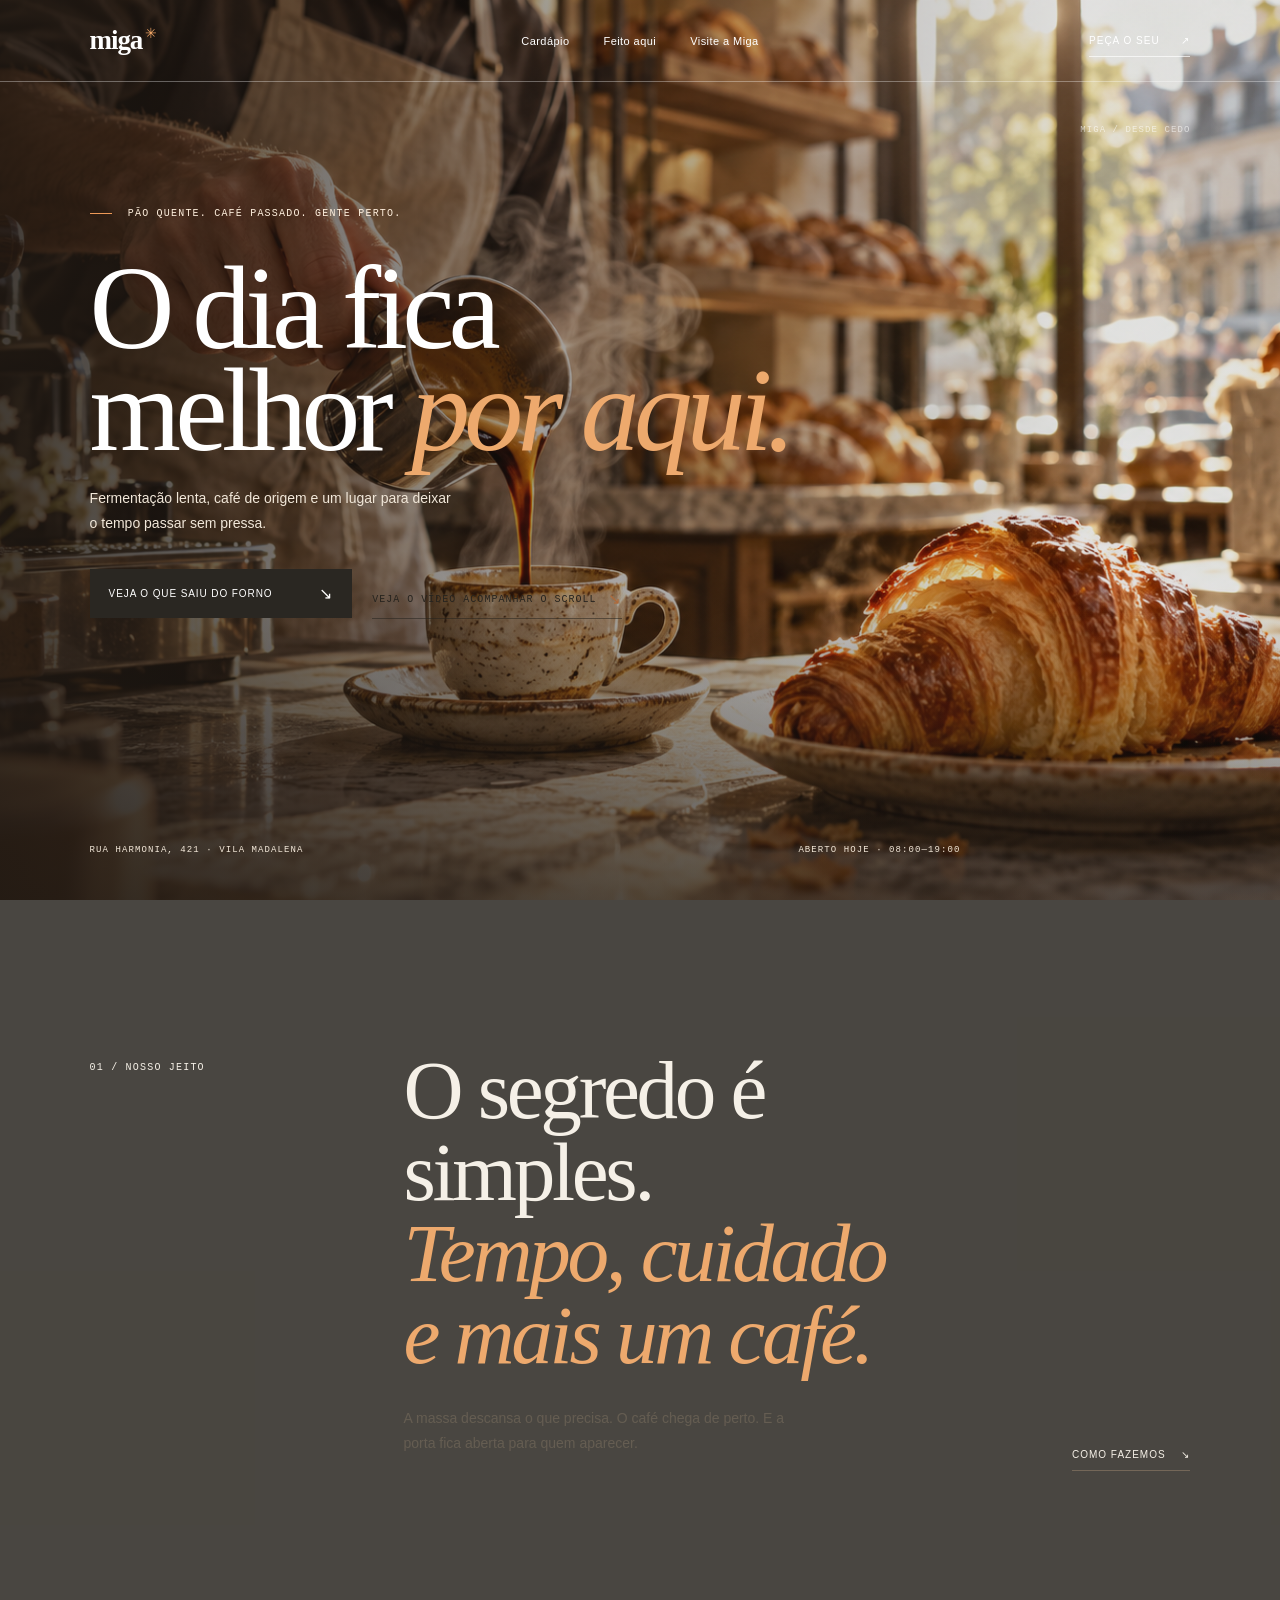
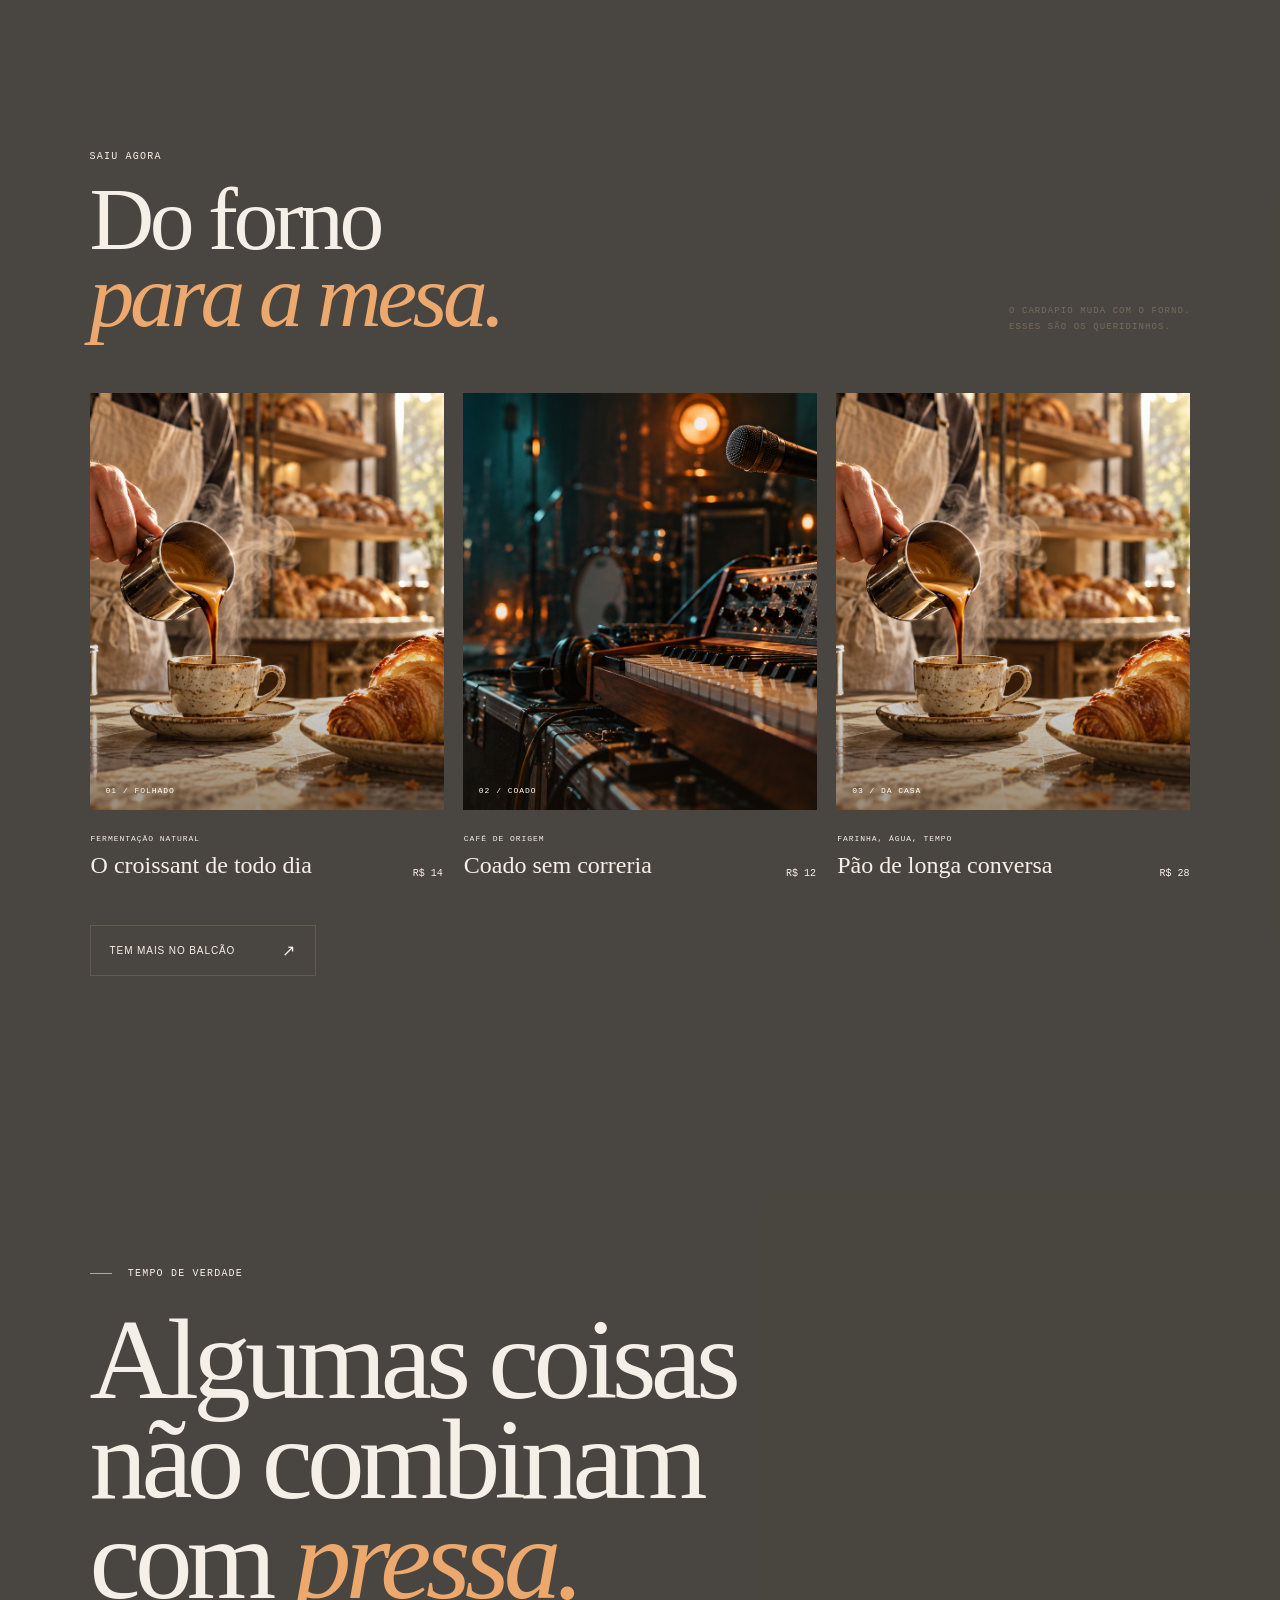
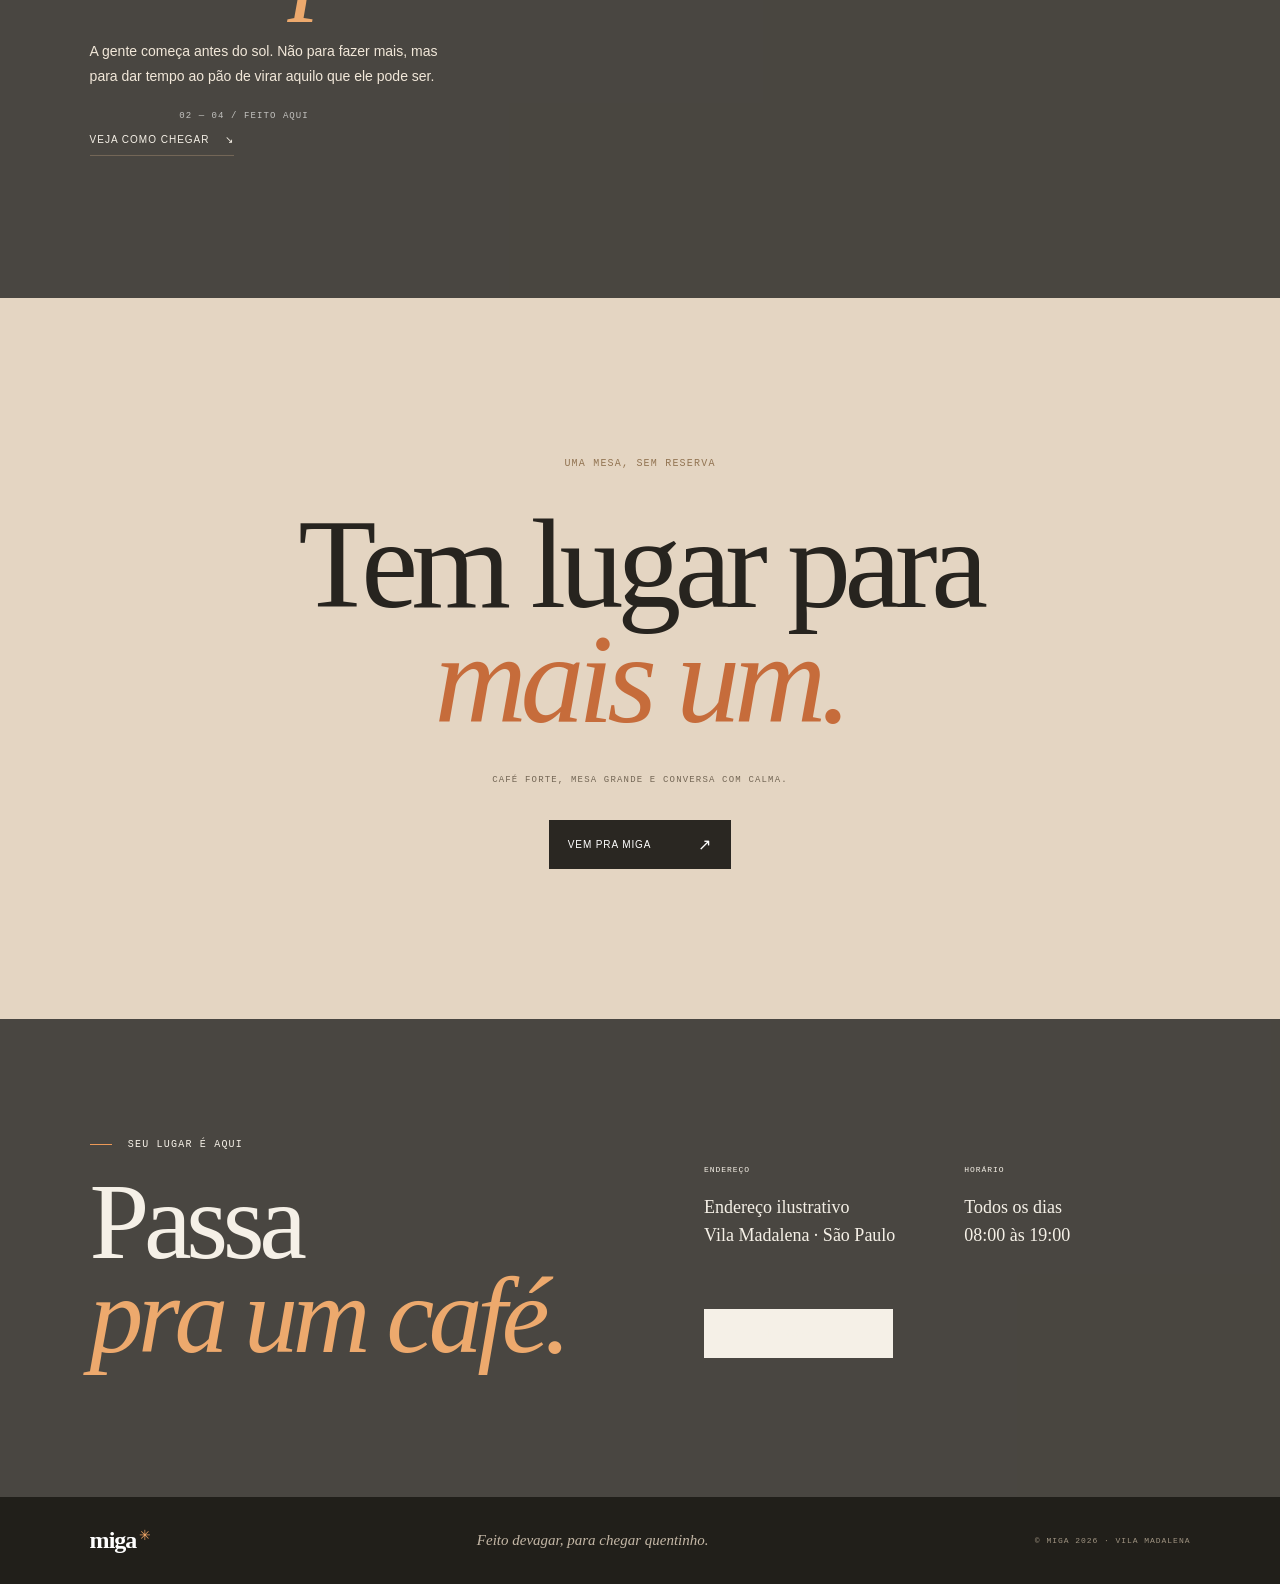
==== index.html @ 8bec3189 "Add casa-miga video scroll prototype" ====
<!doctype html>
<html lang="pt-BR"><head><meta charset="utf-8"/><meta name="viewport" content="width=device-width, initial-scale=1"/><meta name="theme-color" content="#f5f0e7"/><meta name="description" content="Miga — pão de verdade, café com calma."/><title>Miga — pão, café e tempo bom</title><link rel="preconnect" href="https://fonts.googleapis.com"/><link rel="preconnect" href="https://fonts.gstatic.com" crossorigin/><link  rel="stylesheet"/><link rel="stylesheet" href="styles.css"/></head>
<body><header class="topbar"><a class="brand" href="#top">miga<span>✳</span></a><nav><a href="#cardapio">Cardápio</a><a href="#feito">Feito aqui</a><a href="#visite">Visite a Miga</a></nav><a class="order" href="#cardapio">Peça o seu <span>↗</span></a></header>
<main id="top"><section class="hero fixed-mode"><div class="hero-media" aria-hidden="true"><div class="media-scene scene-one"></div><div class="media-shade"></div><div class="media-grain"></div></div><div class="hero-inner"><p class="eyebrow"><i></i> PÃO QUENTE. CAFÉ PASSADO. GENTE PERTO.</p><h1>O dia fica<br />melhor <em>por aqui.</em></h1><p class="hero-intro">Fermentação lenta, café de origem e um lugar para deixar o tempo passar sem pressa.</p><a class="button button-dark" href="#cardapio">Veja o que saiu do forno <span>↘</span></a><a class="video-mode-link" href="scroll.html">Veja o vídeo acompanhar o scroll <span>↘</span></a><div class="hero-bottom"><span>RUA HARMONIA, 421 · VILA MADALENA</span><span>ABERTO HOJE · 08:00—19:00</span></div></div><span class="visual-tag">MIGA / DESDE CEDO</span></section>
<section class="manifesto fixed-copy" data-chapter="01"><span class="section-no">01 / NOSSO JEITO</span><div><h2>O segredo é simples.<br /><em>Tempo, cuidado<br />e mais um café.</em></h2><p>A massa descansa o que precisa. O café chega de perto. E a porta fica aberta para quem aparecer.</p></div><a class="text-link" href="#feito">Como fazemos <span>↘</span></a></section>
<section class="menu fixed-copy" id="cardapio" data-chapter="02"><div class="menu-head"><div><p class="eyebrow dark">SAIU AGORA</p><h2>Do forno<br /><em>para a mesa.</em></h2></div><span class="daily">O cardápio muda com o forno.<br/>Esses são os queridinhos.</span></div><div class="food-grid"><article class="food"><div class="food-img"><img src="hero-still.png" alt="Croissant artesanal e café servidos na Miga"/><span>01 / FOLHADO</span></div><div class="food-meta"><div><small>FERMENTAÇÃO NATURAL</small><h3>O croissant de todo dia</h3></div><b>R$ 14</b></div></article><article class="food"><div class="food-img"><img src="coffee-detail.png" alt="Barista preparando café coado"/><span>02 / COADO</span></div><div class="food-meta"><div><small>CAFÉ DE ORIGEM</small><h3>Coado sem correria</h3></div><b>R$ 12</b></div></article><article class="food"><div class="food-img"><img src="bakery-detail.png" alt="Pães artesanais recém-saídos do forno"/><span>03 / DA CASA</span></div><div class="food-meta"><div><small>FARINHA, ÁGUA, TEMPO</small><h3>Pão de longa conversa</h3></div><b>R$ 28</b></div></article></div><a class="button button-outline-dark" href="#visite">Tem mais no balcão <span>↗</span></a></section>
<section class="story fixed-copy" id="feito" data-chapter="03"><div class="story-image"></div><div class="story-copy"><p class="eyebrow"><i></i> TEMPO DE VERDADE</p><h2>Algumas coisas<br />não combinam<br />com <em>pressa.</em></h2><p>A gente começa antes do sol. Não para fazer mais, mas para dar tempo ao pão de virar aquilo que ele pode ser.</p><a class="text-link light-link" href="#visite">Veja como chegar <span>↘</span></a><span class="story-count">02 — 04 / FEITO AQUI</span></div></section>
<section class="postcard"><p class="eyebrow dark">UMA MESA, SEM RESERVA</p><blockquote>Tem lugar para<br /><em>mais um.</em></blockquote><span>CAFÉ FORTE, MESA GRANDE E CONVERSA COM CALMA.</span><a class="button button-dark" href="#visite">Vem pra Miga <span>↗</span></a></section>
<section class="visit fixed-copy" id="visite" data-chapter="04"><div><p class="eyebrow"><i></i> SEU LUGAR É AQUI</p><h2>Passa<br /><em>pra um café.</em></h2></div><div class="visit-info"><div><small>ENDEREÇO</small><p>Endereço ilustrativo<br/>Vila Madalena · São Paulo</p></div><div><small>HORÁRIO</small><p>Todos os dias<br/>08:00 às 19:00</p></div><a class="button button-light" href="#visite">Abrir no mapa <span>↗</span></a></div></section></main>
<footer><a class="brand" href="#top">miga<span>✳</span></a><span>Feito devagar, para chegar quentinho.</span><span>© MIGA 2026 · VILA MADALENA</span></footer><script src="app.js"></script></body></html>
---- styles.css ----
:root{--ink:#27241f;--cream:#f5f0e7;--paper:#ede4d6;--muted:#827566;--orange:#c66c3b;--gutter:clamp(22px,7vw,108px)}*{box-sizing:border-box}html{scroll-behavior:smooth}body{margin:0;background:var(--cream);color:var(--ink);font-family:'DM Sans',sans-serif}a{color:inherit;text-decoration:none}.topbar{height:82px;padding:0 var(--gutter);display:grid;grid-template-columns:1fr 1fr 1fr;align-items:center;position:absolute;z-index:10;top:0;left:0;right:0;color:#fff;border-bottom:1px solid #ffffff55}.brand{font:600 27px 'Playfair Display',serif;letter-spacing:-.04em}.brand span{color:#f1a666;font:14px 'DM Sans',sans-serif;vertical-align:top;margin-left:3px}.topbar nav{display:flex;gap:34px;justify-content:center;font-size:11px;letter-spacing:.04em}.order{justify-self:end;font-size:10px;text-transform:uppercase;letter-spacing:.1em;border-bottom:1px solid #fffa;padding:10px 0}.order span{margin-left:18px}.hero{height:100svh;min-height:680px;position:relative;overflow:hidden;background:#312a21;color:#fff}.hero-media,.media-scene,.media-shade,.media-grain{position:absolute;inset:0}.media-scene{background-position:center;background-size:cover;transform:scale(1.035)}.scene-one{background-image:url("hero-still.png")}.media-shade{background:linear-gradient(90deg,#2b241ec9,#2b241e88 42%,#2b241e0d),linear-gradient(0deg,#1f1a16a8,transparent 34%)}.media-grain{opacity:.09;background-image:url("data:image/svg+xml,%3Csvg viewBox='0 0 180 180' xmlns='http://www.w3.org/2000/svg'%3E%3Cfilter id='n'%3E%3CfeTurbulence type='fractalNoise' baseFrequency='.92' numOctaves='3' stitchTiles='stitch'/%3E%3C/filter%3E%3Crect width='100%25' height='100%25' filter='url(%23n)' opacity='.26'/%3E%3C/svg%3E");mix-blend-mode:soft-light;pointer-events:none}.hero-inner{position:relative;z-index:2;padding:clamp(150px,22vh,220px) var(--gutter) 0;max-width:1050px}.eyebrow,.section-no,.food-img>span,.food-meta small,.daily,.hero-bottom,.visual-tag,.story-count,.visit-info small,footer>span:last-child{font:10px 'DM Mono',monospace;letter-spacing:.12em;text-transform:uppercase}.eyebrow{color:#fff0de}.eyebrow i{display:inline-block;width:22px;height:1px;background:#ed9957;vertical-align:middle;margin-right:9px}.hero h1,.menu h2,.story h2,.visit h2{font:500 clamp(68px,9.2vw,134px)/.87 'Playfair Display',serif;letter-spacing:-.05em;margin:38px 0 24px}.hero h1 em,.menu h2 em,.story h2 em,.visit h2 em,blockquote em{font-weight:500;color:#eda96d}.hero-intro{max-width:370px;color:#f1e7d9;font-size:14px;line-height:1.8;margin:0 0 30px}.button{display:inline-flex;align-items:center;gap:47px;padding:15px 19px;text-transform:uppercase;letter-spacing:.09em;font-size:10px;min-height:48px}.button-dark{background:#2a2722;color:#fff}.button-light{background:#f5f0e7;color:#27241f}.button span{font-size:16px}.hero-bottom{position:absolute;top:calc(100svh - 55px);left:var(--gutter);right:var(--gutter);display:flex;justify-content:space-between;color:#f3e8d9;font-size:9px}.visual-tag{position:absolute;right:var(--gutter);top:125px;z-index:2;color:#fff9;font-size:9px}.manifesto{padding:150px var(--gutter);display:grid;grid-template-columns:1fr 2.1fr .7fr;gap:4vw;align-items:start;background:var(--cream)}.section-no{padding-top:12px;color:#887b69}.manifesto h2{font:500 clamp(43px,6.5vw,92px)/.98 'Playfair Display',serif;letter-spacing:-.04em;margin:0}.manifesto h2 em{color:var(--orange);font-weight:500}.manifesto div:nth-child(2)>p{max-width:400px;font-size:14px;line-height:1.8;color:#655d52;margin-top:30px}.text-link{align-self:end;justify-self:end;border-bottom:1px solid #746758;padding:10px 0;font-size:10px;text-transform:uppercase;letter-spacing:.1em;white-space:nowrap}.text-link span{margin-left:12px}.eyebrow.dark{color:#927452}.menu{background:var(--paper);padding:120px var(--gutter) 130px}.menu-head{display:flex;align-items:end;justify-content:space-between;margin-bottom:58px}.menu h2{font-size:clamp(56px,7vw,100px);margin:18px 0 0}.menu h2 em{color:var(--orange)}.daily{font-size:9px;color:#766a5b;line-height:1.8}.food-grid{display:grid;grid-template-columns:repeat(3,1fr);gap:19px}.food-img{position:relative;aspect-ratio:4/4.7;overflow:hidden;background:#d5c3aa}.food-img:after{content:'';position:absolute;inset:50% 0 0;background:linear-gradient(transparent,#21170d70)}.food-img img{width:100%;height:100%;object-fit:cover;transition:transform .8s}.food:hover img{transform:scale(1.045)}.food-img>span{position:absolute;z-index:1;left:16px;bottom:15px;color:#fff;font-size:8px}.food-meta{display:flex;justify-content:space-between;align-items:end;padding:17px 1px 0}.food-meta small{color:#857360;font-size:8px}.food-meta h3{font:500 24px 'Playfair Display',serif;margin:7px 0 0}.food-meta>b{font:10px 'DM Mono',monospace}.button-outline-dark{border:1px solid #65594c;color:#352e27;margin-top:46px}.story{min-height:700px;height:88vh;max-height:940px;position:relative;overflow:hidden;background:#30271e;color:#fff}.story-image{position:absolute;inset:0;background-image:linear-gradient(90deg,#241e18c9 0%,#241e1875 50%,#241e1805),url('bakery-detail.png');background-position:center;background-size:cover;animation:slowZoom 18s ease-in-out infinite alternate}@keyframes slowZoom{to{transform:scale(1.06)}}.story-copy{position:absolute;left:var(--gutter);top:50%;transform:translateY(-50%);max-width:700px}.story h2{font-size:clamp(68px,9vw,124px);margin:30px 0}.story-copy>p:not(.eyebrow){max-width:360px;color:#f1e7d9;font-size:14px;line-height:1.8}.light-link{display:inline-block;color:#fff;margin-top:20px}.story-count{position:absolute;left:var(--gutter);bottom:35px;color:#fffa;font-size:9px}.postcard{text-align:center;padding:150px 20px;background:#e4d5c2}.postcard blockquote{font:500 clamp(65px,10vw,132px)/.9 'Playfair Display',serif;letter-spacing:-.05em;margin:38px auto}.postcard blockquote em{color:var(--orange)}.postcard>span{display:block;font:9px 'DM Mono',monospace;letter-spacing:.13em;color:#736655;margin:35px 0}.visit{background:#2c2923;color:#fff;padding:110px var(--gutter);display:grid;grid-template-columns:1fr 1fr;gap:10vw;align-items:center}.visit h2{font-size:clamp(64px,8.4vw,112px);margin:25px 0}.visit h2 em{color:#e7a36b}.visit-info{display:grid;grid-template-columns:1fr 1fr;gap:34px}.visit-info small{font-size:8px;color:#c4a98d}.visit-info p{font:18px/1.55 'Playfair Display',serif;color:#f1e9dd}.visit-info .button{grid-column:1/-1;justify-self:start;margin-top:8px}footer{background:#211f1a;color:#fff;padding:30px var(--gutter);display:flex;justify-content:space-between;align-items:center}footer .brand{font-size:24px}footer>span:nth-child(2){font:italic 15px 'Playfair Display',serif;color:#c4b7a6}footer>span:last-child{font-size:8px;color:#a09482}@media(max-width:800px){.topbar{height:68px;grid-template-columns:1fr auto}.topbar nav{display:none}.hero{min-height:660px}.hero-inner{padding-top:185px}.hero h1{font-size:clamp(63px,12vw,96px)}.manifesto{grid-template-columns:1fr;gap:28px;padding:100px var(--gutter)}.manifesto div:nth-child(2)>p{margin-bottom:0}.manifesto .text-link{justify-self:start}.menu{padding:90px var(--gutter)}.food-grid{grid-template-columns:1fr 1fr;gap:25px 12px}.food:last-child{grid-column:1/-1;width:calc(50% - 6px)}.food-meta h3{font-size:20px}.menu-head{align-items:start;gap:20px}.story{height:80vh;min-height:620px}.visit{grid-template-columns:1fr;gap:10px;padding:85px var(--gutter)}footer{gap:15px;flex-wrap:wrap}footer>span:nth-child(2){display:none}}@media(max-width:500px){:root{--gutter:22px}.hero-inner{padding-top:174px}.hero h1{font-size:62px}.hero-intro{max-width:315px;font-size:13px}.visual-tag{top:98px}.hero-bottom{font-size:7px;letter-spacing:.04em}.manifesto h2{font-size:49px}.menu-head{display:block}.daily{display:block;margin-top:22px}.food-grid{grid-template-columns:1fr}.food:last-child{grid-column:auto;width:100%}.food-img{aspect-ratio:4/4.6}.food-meta h3{font-size:23px}.story-copy{right:var(--gutter)}.story h2{font-size:65px}.postcard{padding:110px 22px}.postcard blockquote{font-size:65px}.visit-info{gap:18px}.visit-info p{font-size:16px}footer{font-size:11px}}@media(prefers-reduced-motion:reduce){html{scroll-behavior:auto}*,*::before,*::after{animation-duration:.01ms!important;animation-iteration-count:1!important;scroll-behavior:auto!important;transition-duration:.01ms!important}}
:root{--ink:#27241f;--cream:#f5f0e7;--paper:#ede4d6;--muted:#827566;--orange:#c66c3b;--gutter:clamp(22px,7vw,108px)}*{box-sizing:border-box}html{scroll-behavior:smooth}body{margin:0;background:var(--cream);color:var(--ink);font-family:'DM Sans',sans-serif}a{color:inherit;text-decoration:none}.topbar{height:82px;padding:0 var(--gutter);display:grid;grid-template-columns:1fr 1fr 1fr;align-items:center;position:absolute;z-index:10;top:0;left:0;right:0;color:#fff;border-bottom:1px solid #ffffff55}.brand{font:600 27px 'Playfair Display',serif;letter-spacing:-.04em}.brand span{color:#f1a666;font:14px 'DM Sans',sans-serif;vertical-align:top;margin-left:3px}.topbar nav{display:flex;gap:34px;justify-content:center;font-size:11px;letter-spacing:.04em}.order{justify-self:end;font-size:10px;text-transform:uppercase;letter-spacing:.1em;border-bottom:1px solid #fffa;padding:10px 0}.order span{margin-left:18px}.hero{height:100svh;min-height:680px;position:relative;overflow:hidden;background:#312a21;color:#fff}.hero-media,.media-scene,.media-shade,.media-grain{position:absolute;inset:0}.media-scene{background-position:center;background-size:cover;will-change:opacity,transform;animation:sceneFlow 27s infinite}.scene-one{background-image:url('hero-still.png');animation-delay:0s}.scene-two{background-image:url('coffee-detail.png');animation-delay:-9s;opacity:0}.scene-three{background-image:url('bakery-detail.png');animation-delay:-18s;opacity:0}30%{opacity:1;transform:scale(1.045)}35%,100%{opacity:0;transform:scale(1.06)}}.media-shade{background:linear-gradient(90deg,#2b241ec9,#2b241e88 42%,#2b241e0d),linear-gradient(0deg,#1f1a16a8,transparent 34%)}.media-grain{opacity:.09;background-image:url("data:image/svg+xml,%3Csvg viewBox='0 0 180 180' xmlns='http://www.w3.org/2000/svg'%3E%3Cfilter id='n'%3E%3CfeTurbulence type='fractalNoise' baseFrequency='.92' numOctaves='3' stitchTiles='stitch'/%3E%3C/filter%3E%3Crect width='100%25' height='100%25' filter='url(%23n)' opacity='.26'/%3E%3C/svg%3E");mix-blend-mode:soft-light;pointer-events:none}.hero-inner{position:relative;z-index:2;padding:clamp(150px,22vh,220px) var(--gutter) 0;max-width:1050px}.eyebrow,.section-no,.food-img>span,.food-meta small,.daily,.hero-bottom,.visual-tag,.story-count,.visit-info small,footer>span:last-child{font:10px 'DM Mono',monospace;letter-spacing:.12em;text-transform:uppercase}.eyebrow{color:#fff0de}.eyebrow i{display:inline-block;width:22px;height:1px;background:#ed9957;vertical-align:middle;margin-right:9px}.hero h1,.menu h2,.story h2,.visit h2{font:500 clamp(68px,9.2vw,134px)/.87 'Playfair Display',serif;letter-spacing:-.05em;margin:38px 0 24px}.hero h1 em,.menu h2 em,.story h2 em,.visit h2 em,blockquote em{font-weight:500;color:#eda96d}.hero-intro{max-width:370px;color:#f1e7d9;font-size:14px;line-height:1.8;margin:0 0 30px}.button{display:inline-flex;align-items:center;gap:47px;padding:15px 19px;text-transform:uppercase;letter-spacing:.09em;font-size:10px;min-height:48px}.button-dark{background:#2a2722;color:#fff}.button-light{background:#f5f0e7;color:#27241f}.button span{font-size:16px}.hero-bottom{position:absolute;top:calc(100svh - 55px);left:var(--gutter);right:var(--gutter);display:flex;justify-content:space-between;color:#f3e8d9;font-size:9px}.visual-tag{position:absolute;right:var(--gutter);top:125px;z-index:2;color:#fff9;font-size:9px}.manifesto{padding:150px var(--gutter);display:grid;grid-template-columns:1fr 2.1fr .7fr;gap:4vw;align-items:start;background:var(--cream)}.section-no{padding-top:12px;color:#887b69}.manifesto h2{font:500 clamp(43px,6.5vw,92px)/.98 'Playfair Display',serif;letter-spacing:-.04em;margin:0}.manifesto h2 em{color:var(--orange);font-weight:500}.manifesto div:nth-child(2)>p{max-width:400px;font-size:14px;line-height:1.8;color:#655d52;margin-top:30px}.text-link{align-self:end;justify-self:end;border-bottom:1px solid #746758;padding:10px 0;font-size:10px;text-transform:uppercase;letter-spacing:.1em;white-space:nowrap}.text-link span{margin-left:12px}.eyebrow.dark{color:#927452}.menu{background:var(--paper);padding:120px var(--gutter) 130px}.menu-head{display:flex;align-items:end;justify-content:space-between;margin-bottom:58px}.menu h2{font-size:clamp(56px,7vw,100px);margin:18px 0 0}.menu h2 em{color:var(--orange)}.daily{font-size:9px;color:#766a5b;line-height:1.8}.food-grid{display:grid;grid-template-columns:repeat(3,1fr);gap:19px}.food-img{position:relative;aspect-ratio:4/4.7;overflow:hidden;background:#d5c3aa}.food-img:after{content:'';position:absolute;inset:50% 0 0;background:linear-gradient(transparent,#21170d70)}.food-img img{width:100%;height:100%;object-fit:cover;transition:transform .8s}.food:hover img,.food.selected img{transform:scale(1.045)}.food-img>span{position:absolute;z-index:1;left:16px;bottom:15px;color:#fff;font-size:8px}.food-meta{display:flex;justify-content:space-between;align-items:end;padding:17px 1px 0}.food-meta small{color:#857360;font-size:8px}.food-meta h3{font:500 24px 'Playfair Display',serif;margin:7px 0 0}.food-meta>b{font:10px 'DM Mono',monospace}.button-outline-dark{border:1px solid #65594c;color:#352e27;margin-top:46px}.story{min-height:700px;height:88vh;max-height:940px;position:relative;overflow:hidden;background:#30271e;color:#fff}.story-image{position:absolute;inset:0;background-image:linear-gradient(90deg,#241e18c9 0%,#241e1875 50%,#241e1805),url('bakery-detail.png');background-position:center;background-size:cover;animation:slowZoom 18s ease-in-out infinite alternate}@keyframes slowZoom{to{transform:scale(1.06)}}.story-copy{position:absolute;left:var(--gutter);top:50%;transform:translateY(-50%);max-width:700px}.story h2{font-size:clamp(68px,9vw,124px);margin:30px 0}.story-copy>p:not(.eyebrow){max-width:360px;color:#f1e7d9;font-size:14px;line-height:1.8}.light-link{display:inline-block;color:#fff;margin-top:20px}.story-count{position:absolute;left:var(--gutter);bottom:35px;color:#fffa;font-size:9px}.postcard{text-align:center;padding:150px 20px;background:#e4d5c2}.postcard blockquote{font:500 clamp(65px,10vw,132px)/.9 'Playfair Display',serif;letter-spacing:-.05em;margin:38px auto}.postcard blockquote em{color:var(--orange)}.postcard>span{display:block;font:9px 'DM Mono',monospace;letter-spacing:.13em;color:#736655;margin:35px 0}.visit{background:#2c2923;color:#fff;padding:110px var(--gutter);display:grid;grid-template-columns:1fr 1fr;gap:10vw;align-items:center}.visit h2{font-size:clamp(64px,8.4vw,112px);margin:25px 0}.visit h2 em{color:#e7a36b}.visit-info{display:grid;grid-template-columns:1fr 1fr;gap:34px}.visit-info small{font-size:8px;color:#c4a98d}.visit-info p{font:18px/1.55 'Playfair Display',serif;color:#f1e9dd}.visit-info .button{grid-column:1/-1;justify-self:start;margin-top:8px}footer{background:#211f1a;color:#fff;padding:30px var(--gutter);display:flex;justify-content:space-between;align-items:center}footer .brand{font-size:24px}footer>span:nth-child(2){font:italic 15px 'Playfair Display',serif;color:#c4b7a6}footer>span:last-child{font-size:8px;color:#a09482}@media(max-width:800px){.topbar{height:68px;grid-template-columns:1fr auto}.topbar nav{display:none}.hero{min-height:660px}.hero-inner{padding-top:185px}.hero h1{font-size:clamp(63px,12vw,96px)}.manifesto{grid-template-columns:1fr;gap:28px;padding:100px var(--gutter)}.manifesto div:nth-child(2)>p{margin-bottom:0}.manifesto .text-link{justify-self:start}.menu{padding:90px var(--gutter)}.food-grid{grid-template-columns:1fr 1fr;gap:25px 12px}.food:last-child{grid-column:1/-1;width:calc(50% - 6px)}.food-meta h3{font-size:20px}.menu-head{align-items:start;gap:20px}.story{height:80vh;min-height:620px}.visit{grid-template-columns:1fr;gap:10px;padding:85px var(--gutter)}footer{gap:15px;flex-wrap:wrap}footer>span:nth-child(2){display:none}}@media(max-width:500px){:root{--gutter:22px}.hero-inner{padding-top:174px}.hero h1{font-size:62px}.hero-intro{max-width:315px;font-size:13px}.visual-tag{top:98px}.hero-bottom{font-size:7px;letter-spacing:.04em}.manifesto h2{font-size:49px}.menu-head{display:block}.daily{display:block;margin-top:22px}.food-grid{grid-template-columns:1fr}.food:last-child{grid-column:auto;width:100%}.food-img{aspect-ratio:4/4.6}.food-meta h3{font-size:23px}.story-copy{right:var(--gutter)}.story h2{font-size:65px}.postcard{padding:110px 22px}.postcard blockquote{font-size:65px}.visit-info{gap:18px}.visit-info p{font-size:16px}footer{font-size:11px}}@media(prefers-reduced-motion:reduce){html{scroll-behavior:auto}*,*::before,*::after{animation-duration:.01ms!important;animation-iteration-count:1!important;scroll-behavior:auto!important;transition-duration:.01ms!important}}
.food:hover img,.food.selected img{transform:scale(1.045)}
.sticky-backdrop{position:fixed;inset:0;z-index:-1;background:#241f19 url("hero-still.png") center/cover no-repeat;filter:brightness(.37);pointer-events:none}.sticky-backdrop:after{content:"";position:absolute;inset:0;background:#241f1980}.fixed-copy{position:relative;background:#211e19ce!important;color:#f5f0e7!important}.fixed-copy>*{position:relative;z-index:1}.fixed-copy h2,.fixed-copy p,.fixed-copy a,.fixed-copy .section-no,.fixed-copy .eyebrow,.fixed-copy small,.fixed-copy b{color:#f5f0e7}.fixed-copy h2 em{color:#eda96d}.story.fixed-copy .story-image{display:none}.sticky-backdrop[data-chapter="02"]{filter:brightness(.31) sepia(.18)}.sticky-backdrop[data-chapter="03"]{filter:brightness(.35) hue-rotate(-8deg)}.sticky-backdrop[data-chapter="04"]{filter:brightness(.26)}
.sticky-backdrop{position:fixed;inset:0;z-index:-1;background:#241f19 url("hero-still.png") center/cover no-repeat;filter:brightness(.37);pointer-events:none}.sticky-backdrop:after{content:"";position:absolute;inset:0;background:#241f1980}.fixed-copy{position:relative;background:#211e19ce!important;color:#f5f0e7!important}.fixed-copy>*{position:relative;z-index:1}.fixed-copy h2,.fixed-copy p,.fixed-copy a,.fixed-copy .section-no,.fixed-copy .eyebrow,.fixed-copy small,.fixed-copy b{color:#f5f0e7}.fixed-copy h2 em{color:#eda96d}.story.fixed-copy .story-image{display:none}.sticky-backdrop[data-chapter="02"]{filter:brightness(.31) sepia(.18)}.sticky-backdrop[data-chapter="03"]{filter:brightness(.35) hue-rotate(-8deg)}.sticky-backdrop[data-chapter="04"]{filter:brightness(.26)}
.sticky-backdrop{z-index:0!important;overflow:hidden;background:#32271d url("hero-still.png") center/cover no-repeat;filter:none!important}.sticky-backdrop .site-background-video{position:absolute;inset:0;width:100%;height:100%;object-fit:cover;filter:brightness(.47) saturate(.94)}.sticky-backdrop:after{background:linear-gradient(90deg,#211a14d8 0%,#211a1470 40%,#211a1420 85%),linear-gradient(0deg,#211a14a6,transparent 34%)!important;pointer-events:none}main{position:relative;z-index:1}.hero{background:transparent!important}.hero-media{display:none}footer{position:relative;z-index:1}
.video-mode-link{display:inline-flex;align-items:center;gap:12px;margin:15px 0 0 20px;padding:9px 0;border-bottom:1px solid #27241f88;color:#27241f!important;font:10px 'DM Mono',monospace;letter-spacing:.1em;text-transform:uppercase;vertical-align:middle}.video-mode-link span{color:#b06a39;font-size:15px}@media(max-width:500px){.video-mode-link{margin:15px 0 0}}
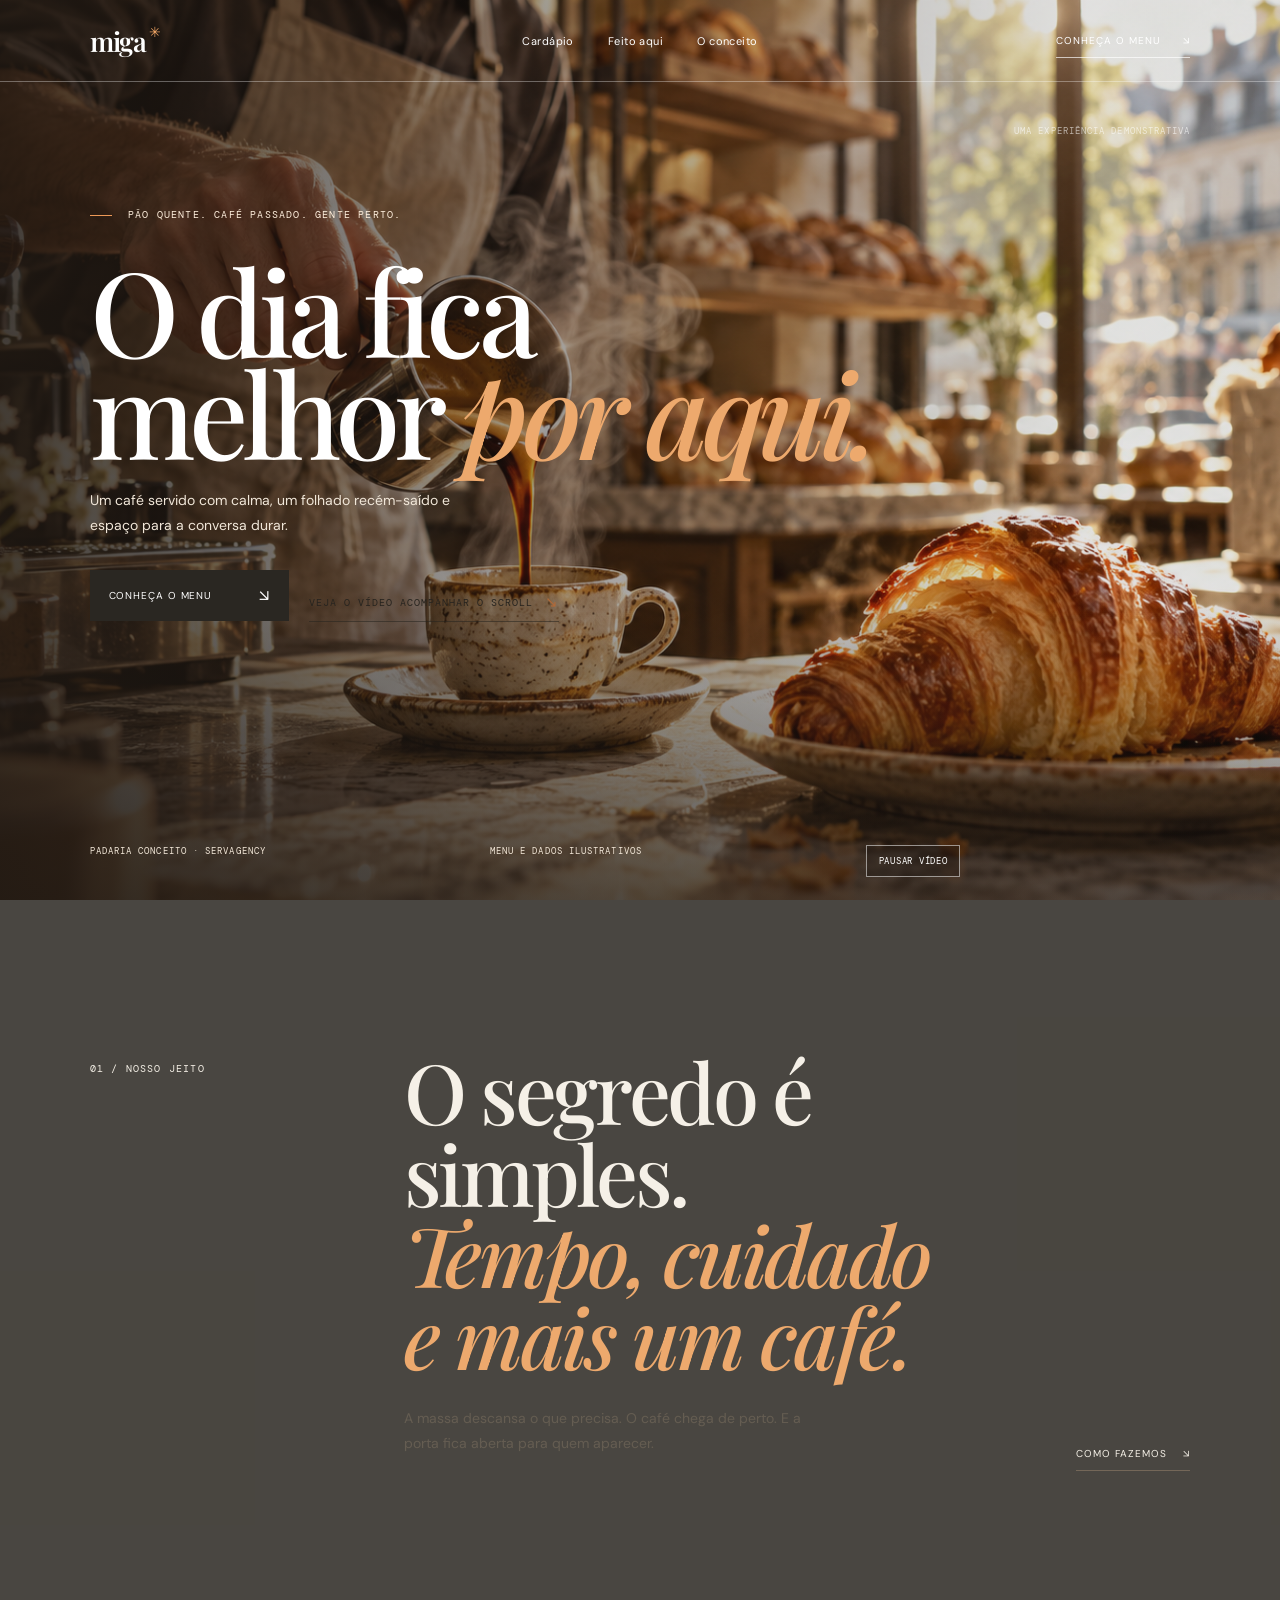
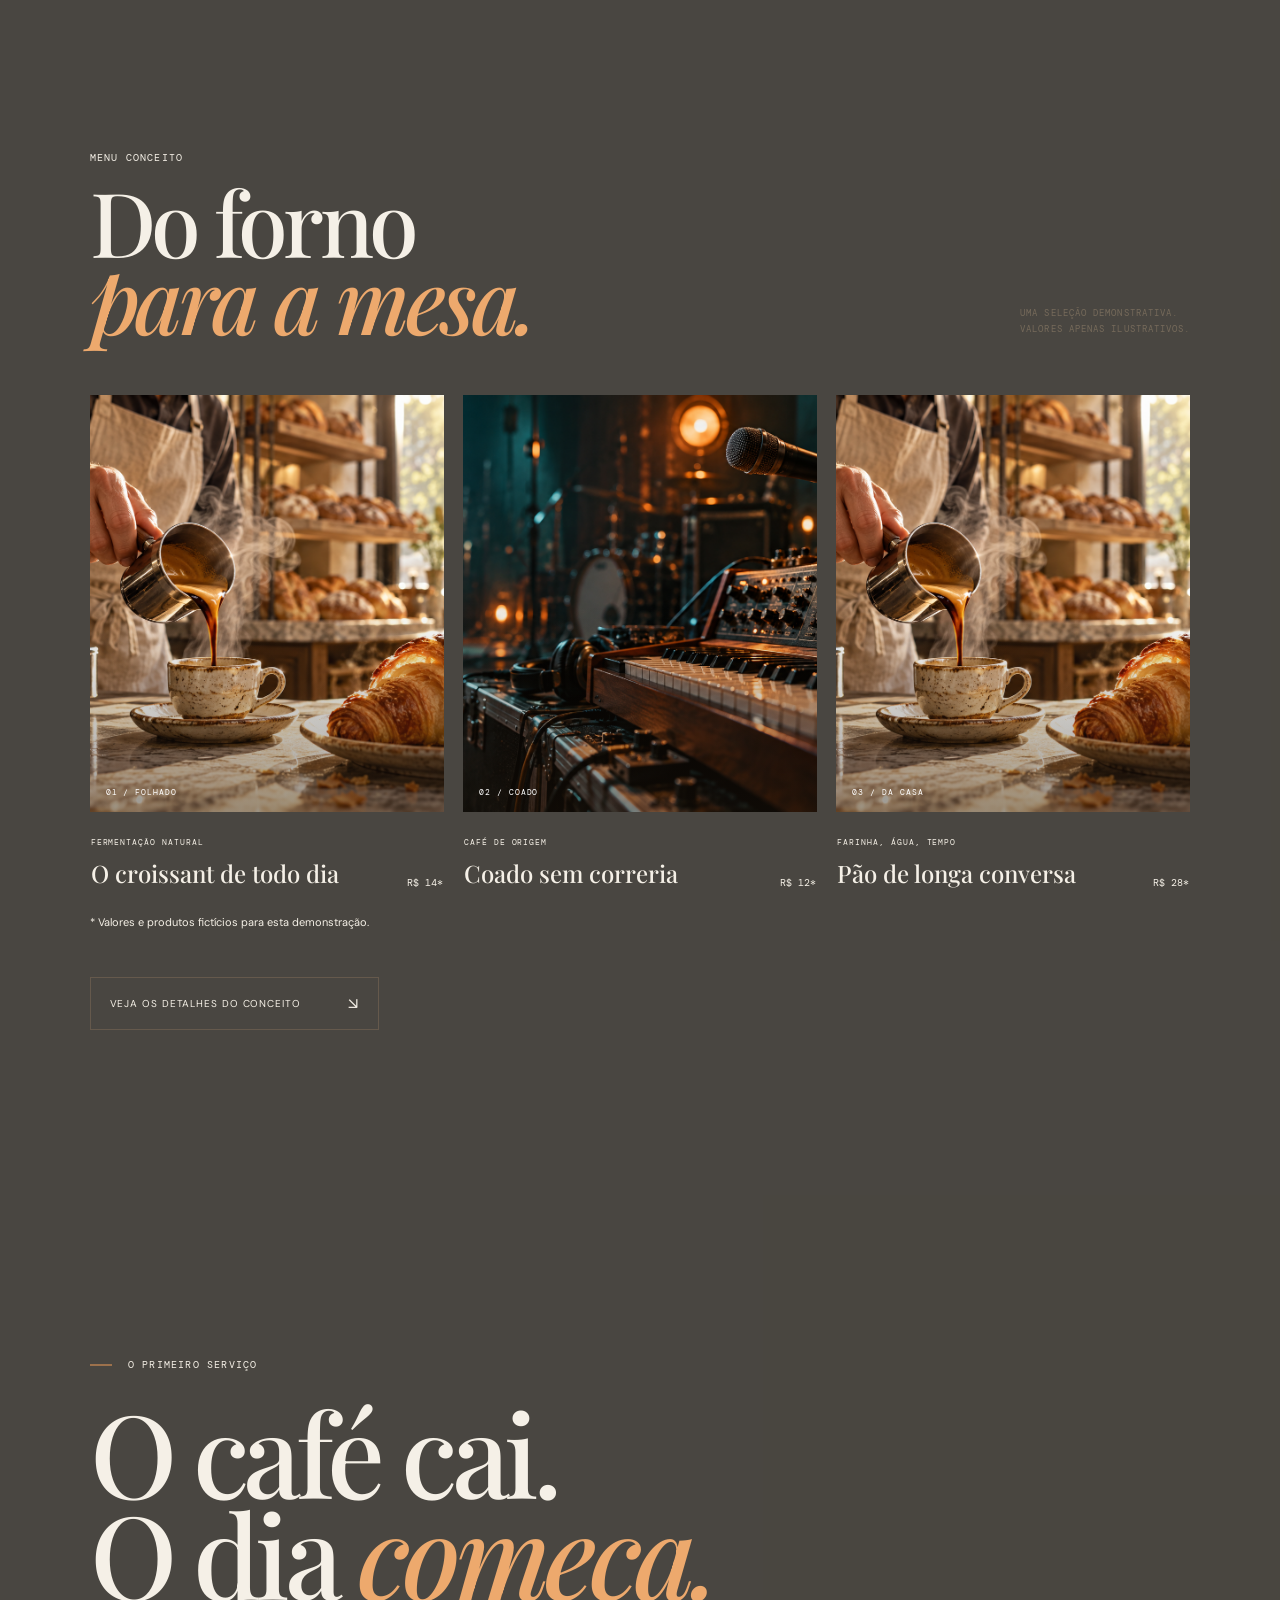
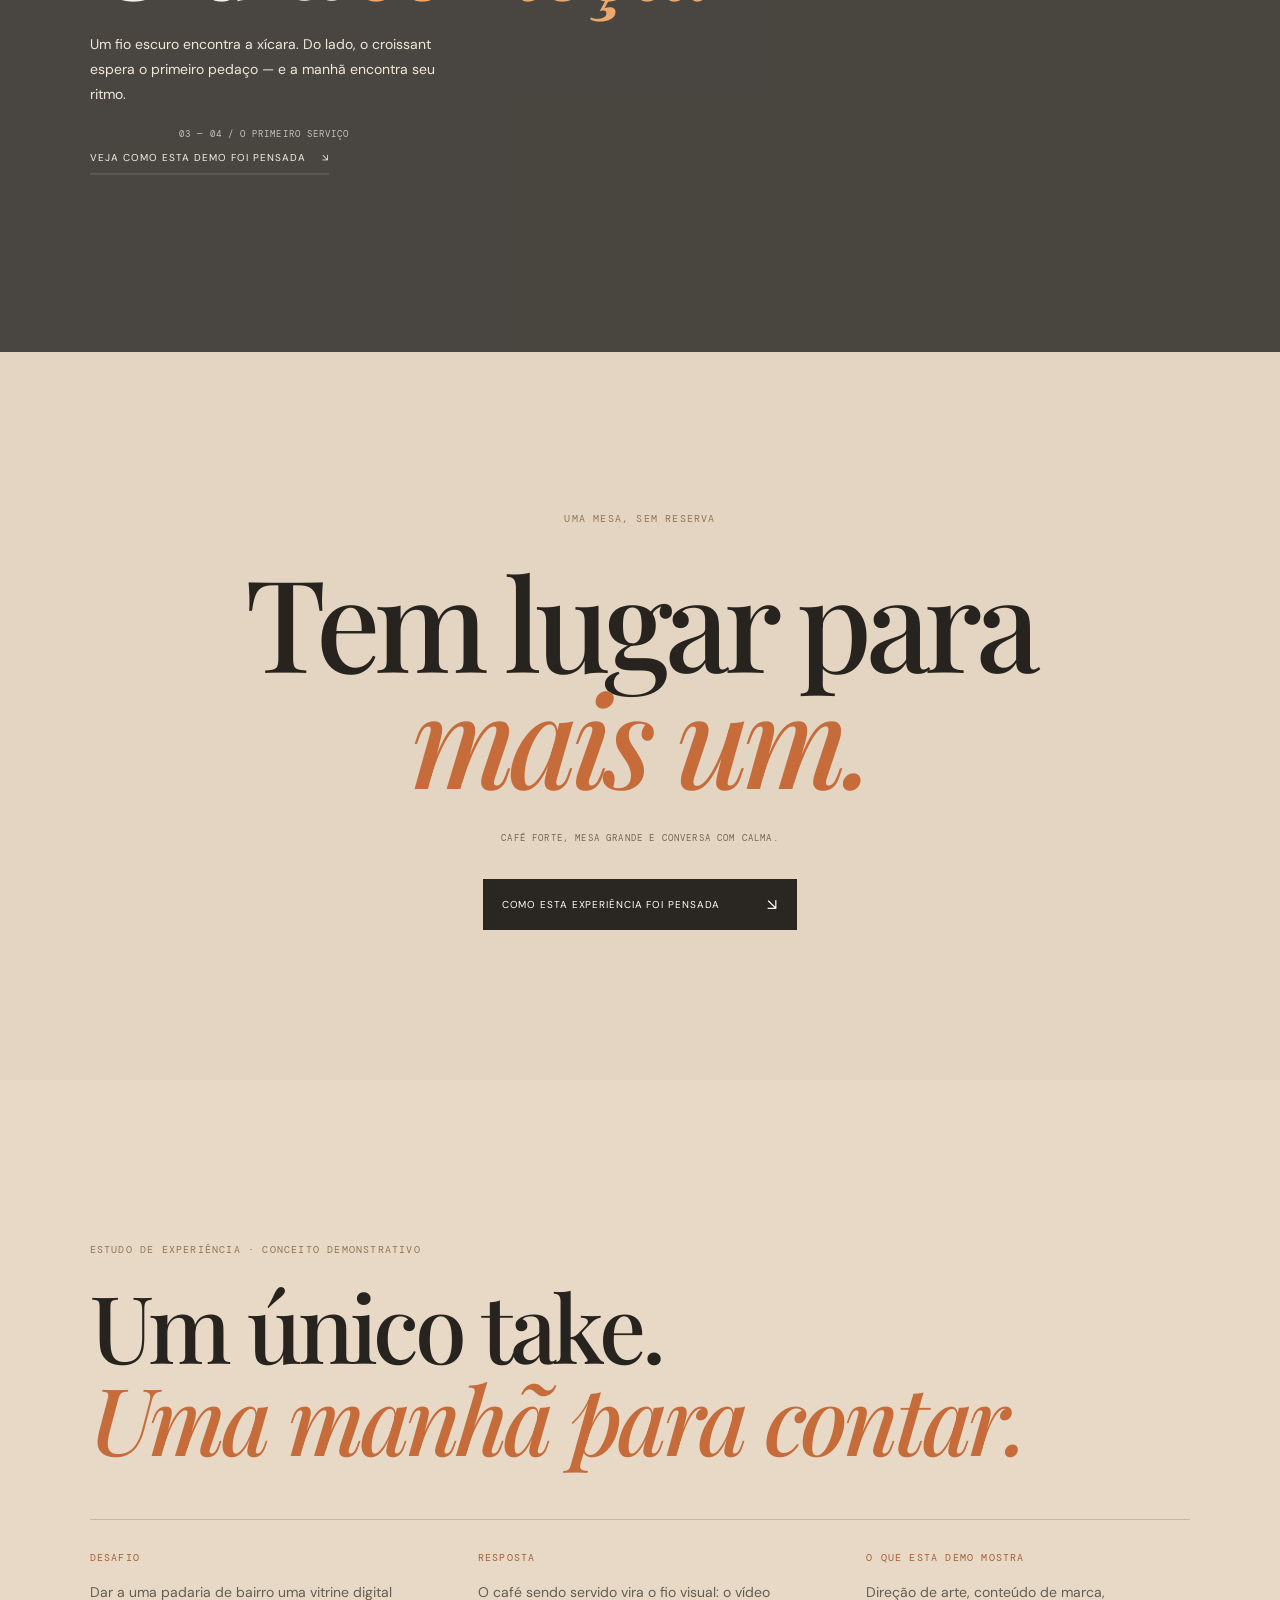
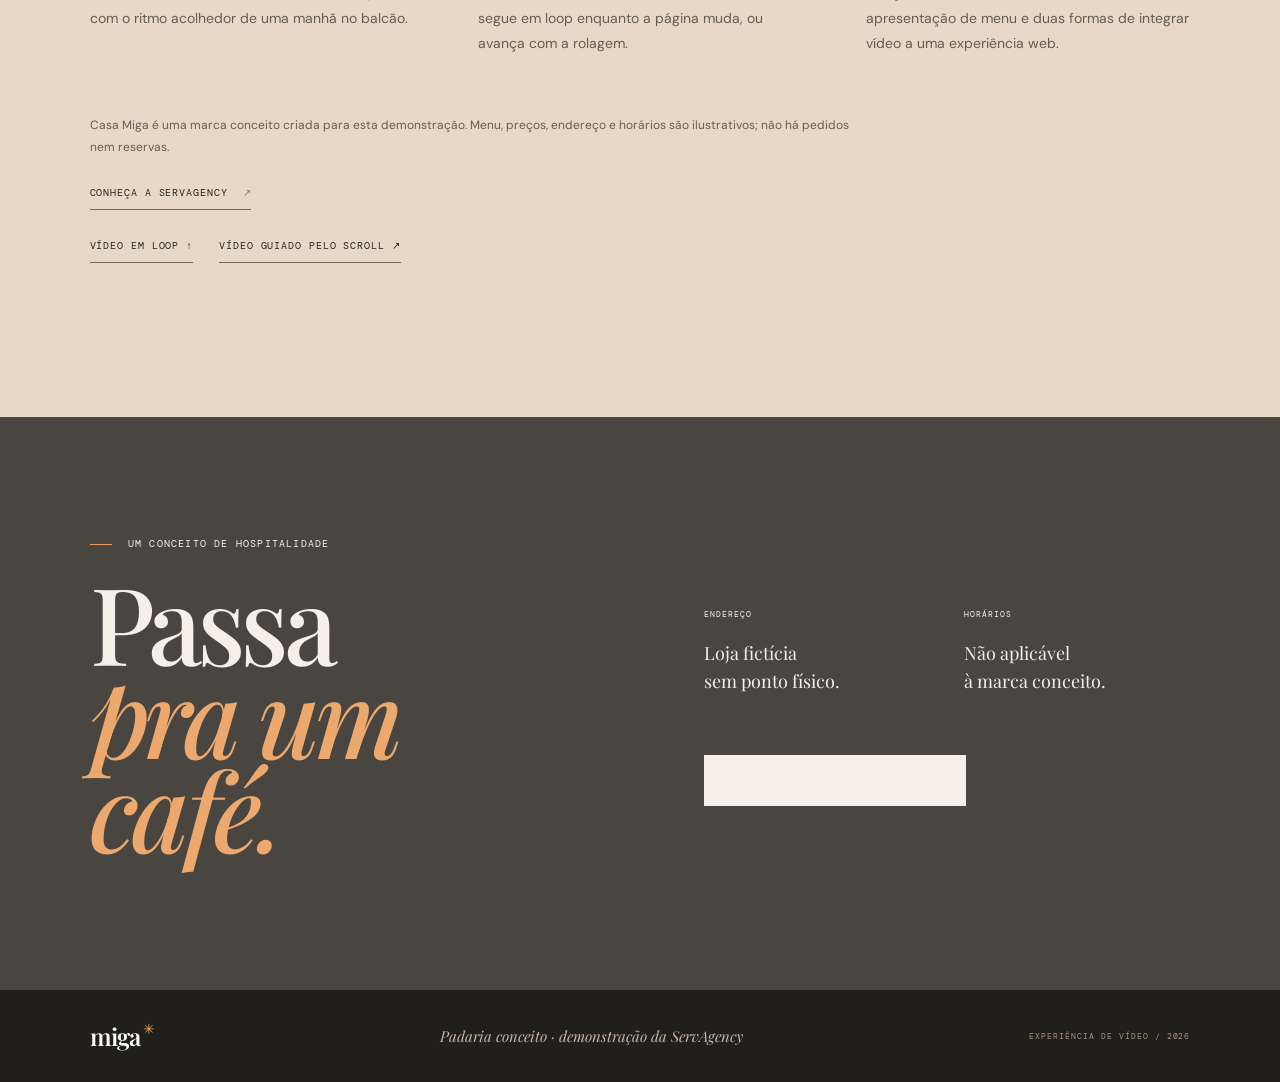
==== commit fa60185a: "Polish Casa Miga video experience case" ====
--- a/index.html
+++ b/index.html
@@ -1,10 +1,11 @@
 <!doctype html>
-<html lang="pt-BR"><head><meta charset="utf-8"/><meta name="viewport" content="width=device-width, initial-scale=1"/><meta name="theme-color" content="#f5f0e7"/><meta name="description" content="Miga — pão de verdade, café com calma."/><title>Miga — pão, café e tempo bom</title><link rel="preconnect" href="https://fonts.googleapis.com"/><link rel="preconnect" href="https://fonts.gstatic.com" crossorigin/><link  rel="stylesheet"/><link rel="stylesheet" href="styles.css"/></head>
-<body><header class="topbar"><a class="brand" href="#top">miga<span>✳</span></a><nav><a href="#cardapio">Cardápio</a><a href="#feito">Feito aqui</a><a href="#visite">Visite a Miga</a></nav><a class="order" href="#cardapio">Peça o seu <span>↗</span></a></header>
-<main id="top"><section class="hero fixed-mode"><div class="hero-media" aria-hidden="true"><div class="media-scene scene-one"></div><div class="media-shade"></div><div class="media-grain"></div></div><div class="hero-inner"><p class="eyebrow"><i></i> PÃO QUENTE. CAFÉ PASSADO. GENTE PERTO.</p><h1>O dia fica<br />melhor <em>por aqui.</em></h1><p class="hero-intro">Fermentação lenta, café de origem e um lugar para deixar o tempo passar sem pressa.</p><a class="button button-dark" href="#cardapio">Veja o que saiu do forno <span>↘</span></a><a class="video-mode-link" href="scroll.html">Veja o vídeo acompanhar o scroll <span>↘</span></a><div class="hero-bottom"><span>RUA HARMONIA, 421 · VILA MADALENA</span><span>ABERTO HOJE · 08:00—19:00</span></div></div><span class="visual-tag">MIGA / DESDE CEDO</span></section>
+<html lang="pt-BR"><head><meta charset="utf-8"/><meta name="viewport" content="width=device-width, initial-scale=1"/><meta name="theme-color" content="#f5f0e7"/><meta name="description" content="Casa Miga — um conceito de padaria em duas experiências de vídeo da ServAgency."/><title>Casa Miga — um conceito de experiência</title><link rel="preconnect" href="https://fonts.googleapis.com"/><link rel="preconnect" href="https://fonts.gstatic.com" crossorigin/><link rel="stylesheet" href="https://fonts.googleapis.com/css2?family=DM+Mono:wght@400;500&family=DM+Sans:wght@400;500;600&family=Playfair+Display:ital,wght@0,500;1,500&display=swap"/><link rel="stylesheet" href="styles.css"/></head>
+<body><header class="topbar"><a class="brand" href="#top">miga<span>✳</span></a><nav id="primary-nav" aria-label="Navegação principal"><a href="#cardapio">Cardápio</a><a href="#feito">Feito aqui</a><a href="#case">O conceito</a></nav><div class="header-actions"><a class="order" href="#cardapio">Conheça o menu <span>↘</span></a><button class="menu-toggle" aria-expanded="false" aria-controls="primary-nav" aria-label="Abrir navegação">Menu</button></div></header>
+<main id="top"><section class="hero fixed-mode"><div class="hero-media" aria-hidden="true"><div class="media-scene scene-one"></div><div class="media-shade"></div><div class="media-grain"></div></div><div class="hero-inner"><p class="eyebrow"><i></i> PÃO QUENTE. CAFÉ PASSADO. GENTE PERTO.</p><h1>O dia fica<br />melhor <em>por aqui.</em></h1><p class="hero-intro">Um café servido com calma, um folhado recém-saído e espaço para a conversa durar.</p><a class="button button-dark" href="#cardapio">Conheça o menu <span>↘</span></a><a class="video-mode-link" href="scroll.html">Veja o vídeo acompanhar o scroll <span>↘</span></a><div class="hero-bottom"><span>PADARIA CONCEITO · SERVAGENCY</span><span>MENU E DADOS ILUSTRATIVOS</span><button class="video-toggle" type="button" aria-pressed="false">Pausar vídeo</button></div></div><span class="visual-tag">UMA EXPERIÊNCIA DEMONSTRATIVA</span></section>
 <section class="manifesto fixed-copy" data-chapter="01"><span class="section-no">01 / NOSSO JEITO</span><div><h2>O segredo é simples.<br /><em>Tempo, cuidado<br />e mais um café.</em></h2><p>A massa descansa o que precisa. O café chega de perto. E a porta fica aberta para quem aparecer.</p></div><a class="text-link" href="#feito">Como fazemos <span>↘</span></a></section>
-<section class="menu fixed-copy" id="cardapio" data-chapter="02"><div class="menu-head"><div><p class="eyebrow dark">SAIU AGORA</p><h2>Do forno<br /><em>para a mesa.</em></h2></div><span class="daily">O cardápio muda com o forno.<br/>Esses são os queridinhos.</span></div><div class="food-grid"><article class="food"><div class="food-img"><img src="hero-still.png" alt="Croissant artesanal e café servidos na Miga"/><span>01 / FOLHADO</span></div><div class="food-meta"><div><small>FERMENTAÇÃO NATURAL</small><h3>O croissant de todo dia</h3></div><b>R$ 14</b></div></article><article class="food"><div class="food-img"><img src="coffee-detail.png" alt="Barista preparando café coado"/><span>02 / COADO</span></div><div class="food-meta"><div><small>CAFÉ DE ORIGEM</small><h3>Coado sem correria</h3></div><b>R$ 12</b></div></article><article class="food"><div class="food-img"><img src="bakery-detail.png" alt="Pães artesanais recém-saídos do forno"/><span>03 / DA CASA</span></div><div class="food-meta"><div><small>FARINHA, ÁGUA, TEMPO</small><h3>Pão de longa conversa</h3></div><b>R$ 28</b></div></article></div><a class="button button-outline-dark" href="#visite">Tem mais no balcão <span>↗</span></a></section>
-<section class="story fixed-copy" id="feito" data-chapter="03"><div class="story-image"></div><div class="story-copy"><p class="eyebrow"><i></i> TEMPO DE VERDADE</p><h2>Algumas coisas<br />não combinam<br />com <em>pressa.</em></h2><p>A gente começa antes do sol. Não para fazer mais, mas para dar tempo ao pão de virar aquilo que ele pode ser.</p><a class="text-link light-link" href="#visite">Veja como chegar <span>↘</span></a><span class="story-count">02 — 04 / FEITO AQUI</span></div></section>
-<section class="postcard"><p class="eyebrow dark">UMA MESA, SEM RESERVA</p><blockquote>Tem lugar para<br /><em>mais um.</em></blockquote><span>CAFÉ FORTE, MESA GRANDE E CONVERSA COM CALMA.</span><a class="button button-dark" href="#visite">Vem pra Miga <span>↗</span></a></section>
-<section class="visit fixed-copy" id="visite" data-chapter="04"><div><p class="eyebrow"><i></i> SEU LUGAR É AQUI</p><h2>Passa<br /><em>pra um café.</em></h2></div><div class="visit-info"><div><small>ENDEREÇO</small><p>Endereço ilustrativo<br/>Vila Madalena · São Paulo</p></div><div><small>HORÁRIO</small><p>Todos os dias<br/>08:00 às 19:00</p></div><a class="button button-light" href="#visite">Abrir no mapa <span>↗</span></a></div></section></main>
-<footer><a class="brand" href="#top">miga<span>✳</span></a><span>Feito devagar, para chegar quentinho.</span><span>© MIGA 2026 · VILA MADALENA</span></footer><script src="app.js"></script></body></html>
+<section class="menu fixed-copy" id="cardapio" data-chapter="02"><div class="menu-head"><div><p class="eyebrow dark">MENU CONCEITO</p><h2>Do forno<br /><em>para a mesa.</em></h2></div><span class="daily">Uma seleção demonstrativa.<br/>Valores apenas ilustrativos.</span></div><div class="food-grid"><article class="food"><div class="food-img"><img src="hero-still.png" alt="Croissant artesanal e café servidos na Miga" loading="lazy" decoding="async"/><span>01 / FOLHADO</span></div><div class="food-meta"><div><small>FERMENTAÇÃO NATURAL</small><h3>O croissant de todo dia</h3></div><b>R$ 14*</b></div></article><article class="food"><div class="food-img"><img src="coffee-detail.png" alt="Barista preparando café coado" loading="lazy" decoding="async"/><span>02 / COADO</span></div><div class="food-meta"><div><small>CAFÉ DE ORIGEM</small><h3>Coado sem correria</h3></div><b>R$ 12*</b></div></article><article class="food"><div class="food-img"><img src="bakery-detail.png" alt="Pães artesanais recém-saídos do forno" loading="lazy" decoding="async"/><span>03 / DA CASA</span></div><div class="food-meta"><div><small>FARINHA, ÁGUA, TEMPO</small><h3>Pão de longa conversa</h3></div><b>R$ 28*</b></div></article></div><p class="menu-note">* Valores e produtos fictícios para esta demonstração.</p><a class="button button-outline-dark" href="#visite">Veja os detalhes do conceito <span>↘</span></a></section>
+<section class="story fixed-copy" id="feito" data-chapter="03"><div class="story-image"></div><div class="story-copy"><p class="eyebrow"><i></i> O PRIMEIRO SERVIÇO</p><h2>O café cai.<br />O dia <em>começa.</em></h2><p>Um fio escuro encontra a xícara. Do lado, o croissant espera o primeiro pedaço — e a manhã encontra seu ritmo.</p><a class="text-link light-link" href="#case">Veja como esta demo foi pensada <span>↘</span></a><span class="story-count">03 — 04 / O PRIMEIRO SERVIÇO</span></div></section>
+<section class="postcard"><p class="eyebrow dark">UMA MESA, SEM RESERVA</p><blockquote>Tem lugar para<br /><em>mais um.</em></blockquote><span>CAFÉ FORTE, MESA GRANDE E CONVERSA COM CALMA.</span><a class="button button-dark" href="#case">Como esta experiência foi pensada <span>↘</span></a></section>
+<section class="case-note" id="case"><p class="eyebrow dark">ESTUDO DE EXPERIÊNCIA · CONCEITO DEMONSTRATIVO</p><h2>Um único take.<br /><em>Uma manhã para contar.</em></h2><div class="case-grid"><div><small>DESAFIO</small><p>Dar a uma padaria de bairro uma vitrine digital com o ritmo acolhedor de uma manhã no balcão.</p></div><div><small>RESPOSTA</small><p>O café sendo servido vira o fio visual: o vídeo segue em loop enquanto a página muda, ou avança com a rolagem.</p></div><div><small>O QUE ESTA DEMO MOSTRA</small><p>Direção de arte, conteúdo de marca, apresentação de menu e duas formas de integrar vídeo a uma experiência web.</p></div></div><p class="case-disclosure">Casa Miga é uma marca conceito criada para esta demonstração. Menu, preços, endereço e horários são ilustrativos; não há pedidos nem reservas.</p><a class="case-link" href="https://servagency.vercel.app/">Conheça a ServAgency <span>↗</span></a><div class="case-modes"><a href="#top">Vídeo em loop ↑</a><a href="scroll.html">Vídeo guiado pelo scroll ↗</a></div></section>
+<section class="visit fixed-copy" id="visite" data-chapter="04"><div><p class="eyebrow"><i></i> UM CONCEITO DE HOSPITALIDADE</p><h2>Passa<br /><em>pra um café.</em></h2></div><div class="visit-info"><div><small>ENDEREÇO</small><p>Loja fictícia<br/>sem ponto físico.</p></div><div><small>HORÁRIOS</small><p>Não aplicável<br/>à marca conceito.</p></div><a class="button button-light" href="#case">Sobre esta demonstração <span>↘</span></a></div></section></main>
+<footer><a class="brand" href="#top">miga<span>✳</span></a><span>Padaria conceito · demonstração da ServAgency</span><span>EXPERIÊNCIA DE VÍDEO / 2026</span></footer><script src="app.js"></script></body></html>
--- a/styles.css
+++ b/styles.css
@@ -5,3 +5,6 @@
 .sticky-backdrop{position:fixed;inset:0;z-index:-1;background:#241f19 url("hero-still.png") center/cover no-repeat;filter:brightness(.37);pointer-events:none}.sticky-backdrop:after{content:"";position:absolute;inset:0;background:#241f1980}.fixed-copy{position:relative;background:#211e19ce!important;color:#f5f0e7!important}.fixed-copy>*{position:relative;z-index:1}.fixed-copy h2,.fixed-copy p,.fixed-copy a,.fixed-copy .section-no,.fixed-copy .eyebrow,.fixed-copy small,.fixed-copy b{color:#f5f0e7}.fixed-copy h2 em{color:#eda96d}.story.fixed-copy .story-image{display:none}.sticky-backdrop[data-chapter="02"]{filter:brightness(.31) sepia(.18)}.sticky-backdrop[data-chapter="03"]{filter:brightness(.35) hue-rotate(-8deg)}.sticky-backdrop[data-chapter="04"]{filter:brightness(.26)}
 .sticky-backdrop{z-index:0!important;overflow:hidden;background:#32271d url("hero-still.png") center/cover no-repeat;filter:none!important}.sticky-backdrop .site-background-video{position:absolute;inset:0;width:100%;height:100%;object-fit:cover;filter:brightness(.47) saturate(.94)}.sticky-backdrop:after{background:linear-gradient(90deg,#211a14d8 0%,#211a1470 40%,#211a1420 85%),linear-gradient(0deg,#211a14a6,transparent 34%)!important;pointer-events:none}main{position:relative;z-index:1}.hero{background:transparent!important}.hero-media{display:none}footer{position:relative;z-index:1}
 .video-mode-link{display:inline-flex;align-items:center;gap:12px;margin:15px 0 0 20px;padding:9px 0;border-bottom:1px solid #27241f88;color:#27241f!important;font:10px 'DM Mono',monospace;letter-spacing:.1em;text-transform:uppercase;vertical-align:middle}.video-mode-link span{color:#b06a39;font-size:15px}@media(max-width:500px){.video-mode-link{margin:15px 0 0}}
+.topbar{grid-template-columns:1fr auto 1fr}.header-actions{justify-self:end;display:flex;align-items:center;gap:18px}.menu-toggle{display:none;border:1px solid #ffffff75;background:#211a1466;color:#fff;padding:10px 12px;font:10px 'DM Mono',monospace;letter-spacing:.1em;text-transform:uppercase;min-height:42px}.case-note{padding:clamp(90px,12vw,160px) var(--gutter);background:#e7d9c6;color:var(--ink)}.case-note>h2{font:500 clamp(48px,7.3vw,102px)/.98 'Playfair Display',serif;letter-spacing:-.045em;margin:24px 0 56px}.case-note>h2 em{color:var(--orange)}.case-grid{display:grid;grid-template-columns:repeat(3,1fr);gap:clamp(24px,5vw,70px);border-top:1px solid #27241f30;padding-top:25px}.case-grid small{font:10px 'DM Mono',monospace;letter-spacing:.12em;color:#a45f36}.case-grid p,.case-disclosure{font:14px/1.8 'DM Sans',sans-serif;color:#655d52;max-width:440px}.case-disclosure{max-width:780px;margin:45px 0 22px;font-size:12px}.case-link,.case-modes a{font:10px 'DM Mono',monospace;letter-spacing:.09em;text-transform:uppercase;border-bottom:1px solid #746758;padding:10px 0}.case-link span{color:var(--orange);margin-left:8px}.case-modes{display:flex;gap:26px;margin-top:28px}.menu-toggle:focus-visible,.video-toggle:focus-visible,.case-note a:focus-visible{outline:2px solid #edaa6b;outline-offset:4px}.video-toggle{position:relative;z-index:3;border:1px solid #ffffff85;background:#211a1466;color:#fff;padding:9px 12px;font:9px 'DM Mono',monospace;letter-spacing:.08em;text-transform:uppercase;cursor:pointer}.menu-note{font:11px/1.7 'DM Sans',sans-serif;color:#756957;margin:24px 0 0}.sticky-backdrop.still-frame{background-image:url('hero-still.png');background-position:center;background-size:cover}
+@media(max-width:800px){.topbar{grid-template-columns:1fr auto}.header-actions{grid-column:2;grid-row:1}.header-actions .order{display:none}.menu-toggle{display:inline-flex;align-items:center}.topbar nav{display:none;position:absolute;top:68px;left:0;right:0;padding:24px var(--gutter);background:#2c2923f5;border-bottom:1px solid #ffffff35;flex-direction:column;gap:0}.topbar nav[data-open="true"]{display:flex}.topbar nav a{padding:16px 0;border-bottom:1px solid #ffffff25}.case-grid{grid-template-columns:1fr;gap:12px}.case-grid p{margin:8px 0 18px}.case-note>h2{margin-bottom:38px}.hero-bottom{align-items:center;gap:10px}.video-toggle{font-size:8px;padding:8px}}
+@media(max-width:500px){.case-modes{gap:17px;flex-wrap:wrap}.case-modes a,.case-link{font-size:9px}.hero-bottom>span:nth-child(2){display:none}.hero-bottom{top:auto;bottom:18px}.case-note{padding-top:90px;padding-bottom:90px}}
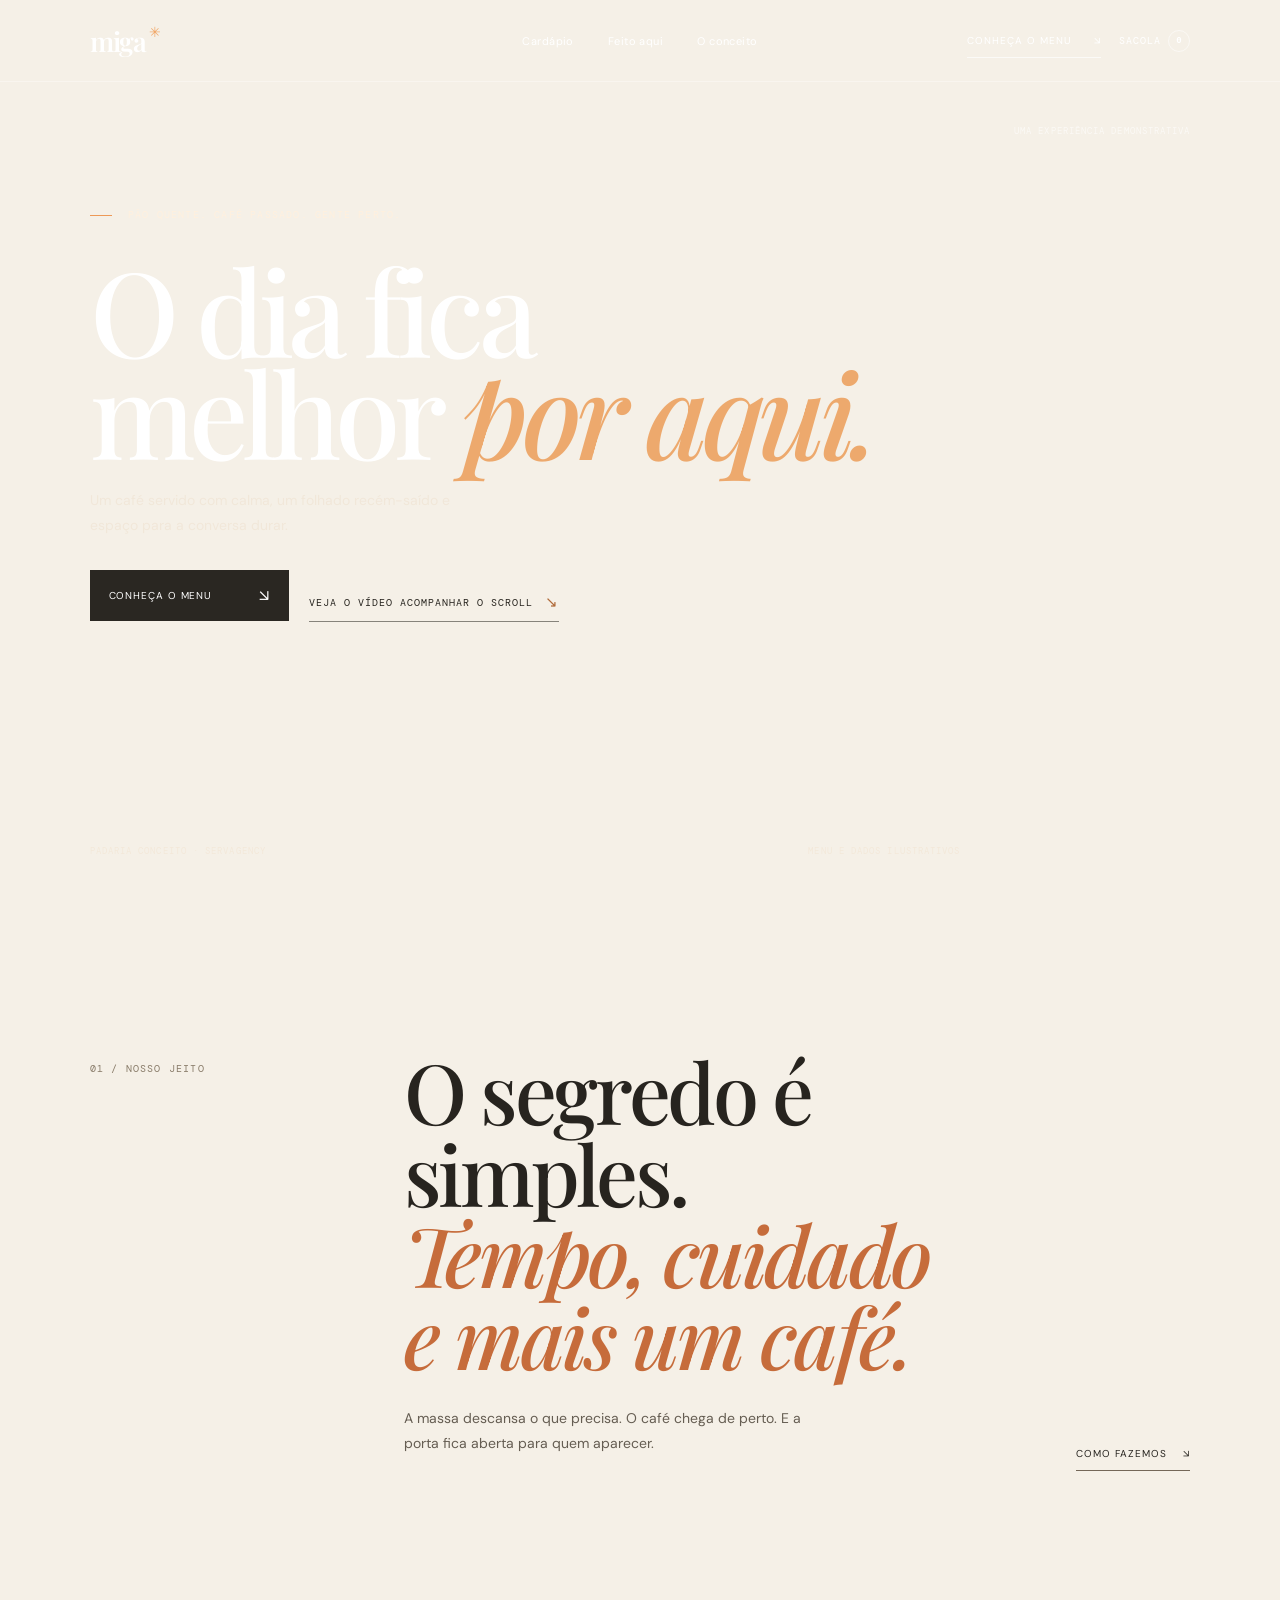
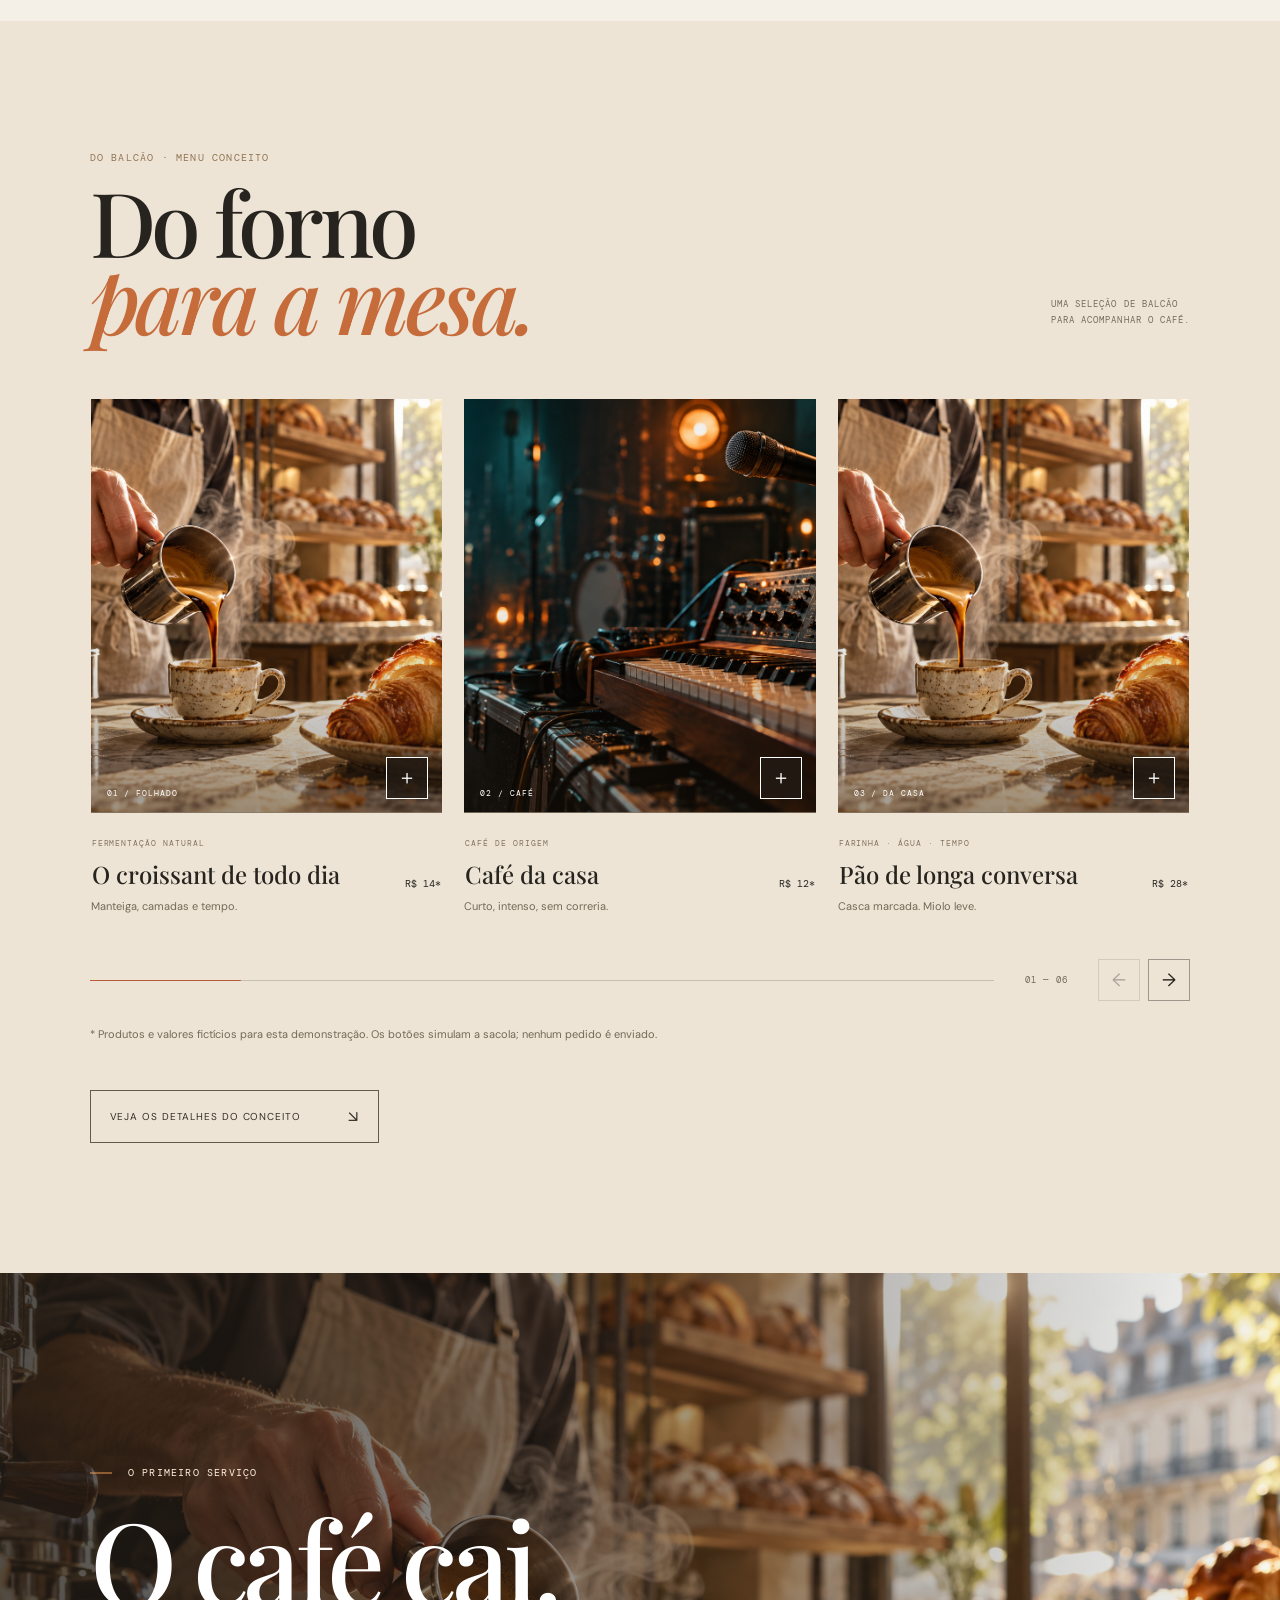
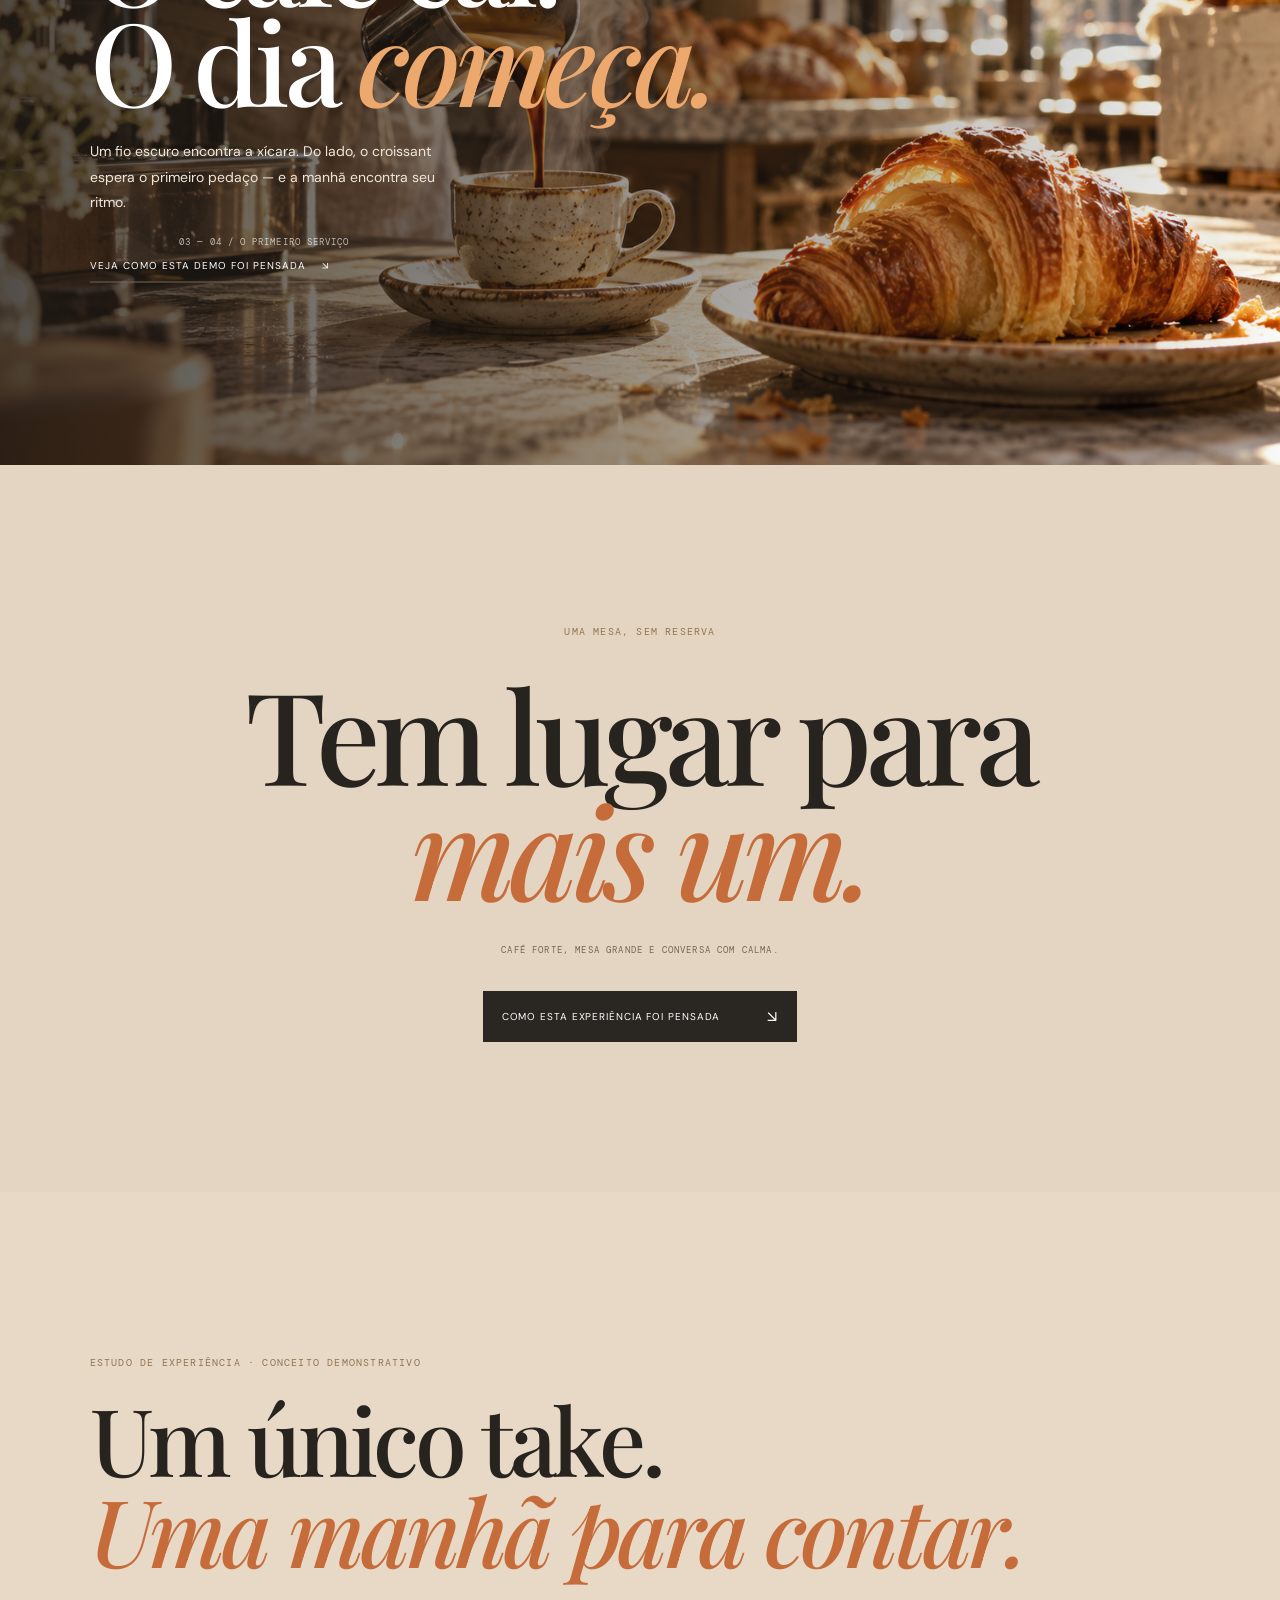
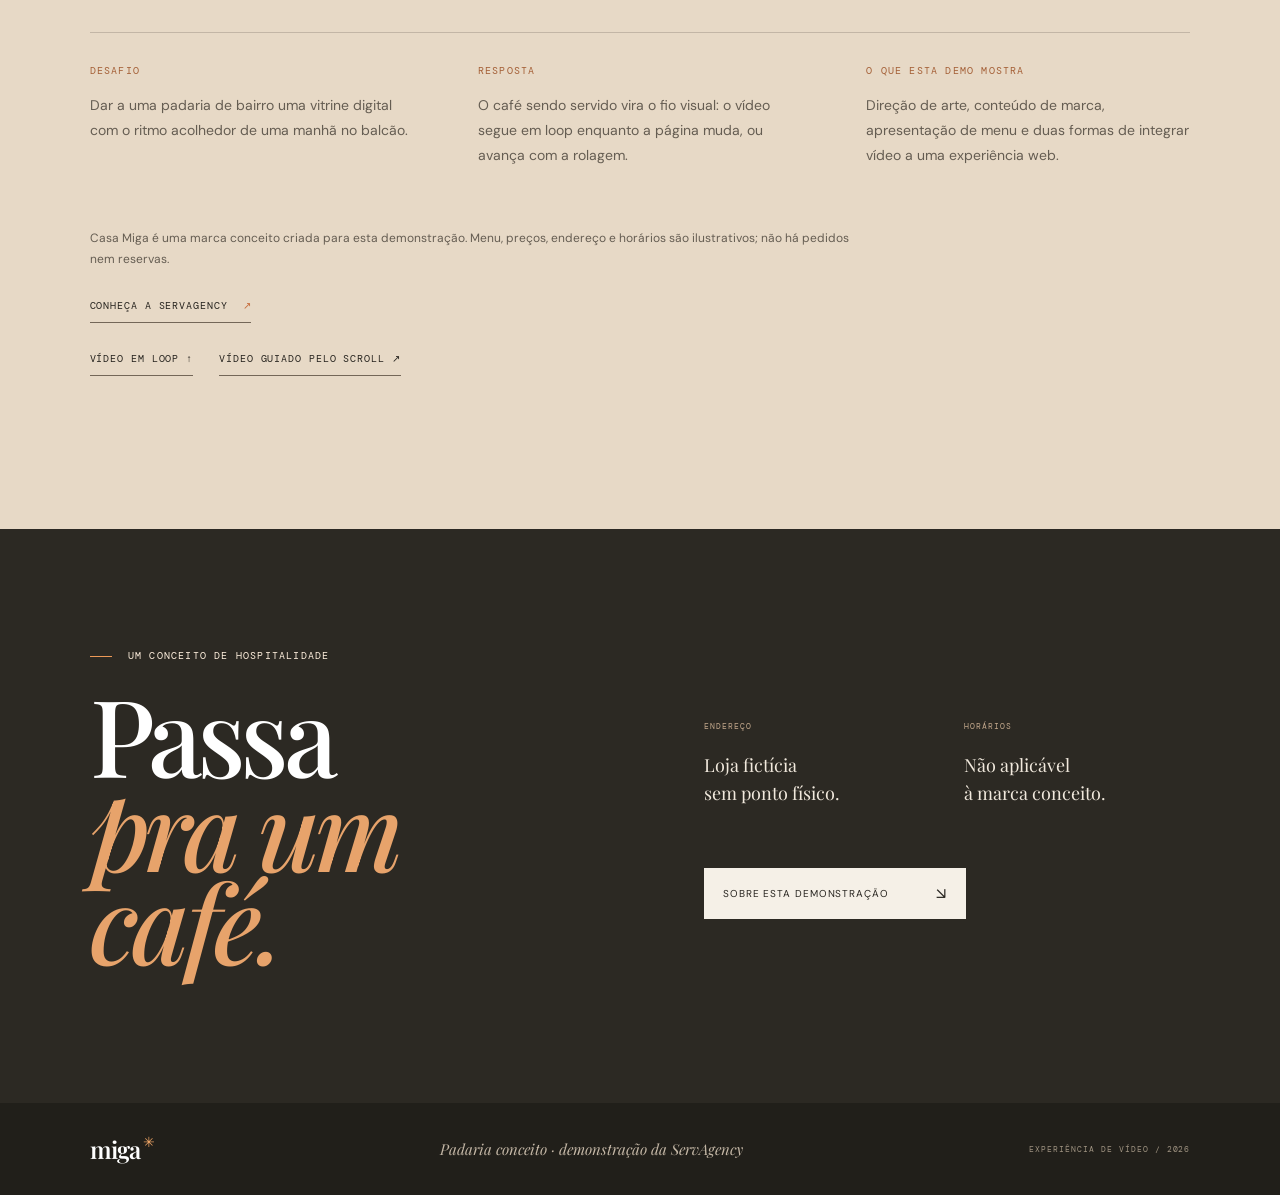
==== commit 5db5169f: "Polish menu interactions and scroll video story" ====
--- a/index.html
+++ b/index.html
@@ -1,11 +1,21 @@
 <!doctype html>
 <html lang="pt-BR"><head><meta charset="utf-8"/><meta name="viewport" content="width=device-width, initial-scale=1"/><meta name="theme-color" content="#f5f0e7"/><meta name="description" content="Casa Miga — um conceito de padaria em duas experiências de vídeo da ServAgency."/><title>Casa Miga — um conceito de experiência</title><link rel="preconnect" href="https://fonts.googleapis.com"/><link rel="preconnect" href="https://fonts.gstatic.com" crossorigin/><link rel="stylesheet" href="https://fonts.googleapis.com/css2?family=DM+Mono:wght@400;500&family=DM+Sans:wght@400;500;600&family=Playfair+Display:ital,wght@0,500;1,500&display=swap"/><link rel="stylesheet" href="styles.css"/></head>
-<body><header class="topbar"><a class="brand" href="#top">miga<span>✳</span></a><nav id="primary-nav" aria-label="Navegação principal"><a href="#cardapio">Cardápio</a><a href="#feito">Feito aqui</a><a href="#case">O conceito</a></nav><div class="header-actions"><a class="order" href="#cardapio">Conheça o menu <span>↘</span></a><button class="menu-toggle" aria-expanded="false" aria-controls="primary-nav" aria-label="Abrir navegação">Menu</button></div></header>
+<body><header class="topbar"><a class="brand" href="#top">miga<span>✳</span></a><nav id="primary-nav" aria-label="Navegação principal"><a href="#cardapio">Cardápio</a><a href="#feito">Feito aqui</a><a href="#case">O conceito</a></nav><div class="header-actions"><a class="order" href="#cardapio">Conheça o menu <span>↘</span></a><button class="miga-cart-toggle" type="button" aria-controls="miga-cart" aria-expanded="false">Sacola <b aria-live="polite">0</b></button><button class="menu-toggle" aria-expanded="false" aria-controls="primary-nav" aria-label="Abrir navegação">Menu</button></div></header>
 <main id="top"><section class="hero fixed-mode"><div class="hero-media" aria-hidden="true"><div class="media-scene scene-one"></div><div class="media-shade"></div><div class="media-grain"></div></div><div class="hero-inner"><p class="eyebrow"><i></i> PÃO QUENTE. CAFÉ PASSADO. GENTE PERTO.</p><h1>O dia fica<br />melhor <em>por aqui.</em></h1><p class="hero-intro">Um café servido com calma, um folhado recém-saído e espaço para a conversa durar.</p><a class="button button-dark" href="#cardapio">Conheça o menu <span>↘</span></a><a class="video-mode-link" href="scroll.html">Veja o vídeo acompanhar o scroll <span>↘</span></a><div class="hero-bottom"><span>PADARIA CONCEITO · SERVAGENCY</span><span>MENU E DADOS ILUSTRATIVOS</span><button class="video-toggle" type="button" aria-pressed="false">Pausar vídeo</button></div></div><span class="visual-tag">UMA EXPERIÊNCIA DEMONSTRATIVA</span></section>
 <section class="manifesto fixed-copy" data-chapter="01"><span class="section-no">01 / NOSSO JEITO</span><div><h2>O segredo é simples.<br /><em>Tempo, cuidado<br />e mais um café.</em></h2><p>A massa descansa o que precisa. O café chega de perto. E a porta fica aberta para quem aparecer.</p></div><a class="text-link" href="#feito">Como fazemos <span>↘</span></a></section>
-<section class="menu fixed-copy" id="cardapio" data-chapter="02"><div class="menu-head"><div><p class="eyebrow dark">MENU CONCEITO</p><h2>Do forno<br /><em>para a mesa.</em></h2></div><span class="daily">Uma seleção demonstrativa.<br/>Valores apenas ilustrativos.</span></div><div class="food-grid"><article class="food"><div class="food-img"><img src="hero-still.png" alt="Croissant artesanal e café servidos na Miga" loading="lazy" decoding="async"/><span>01 / FOLHADO</span></div><div class="food-meta"><div><small>FERMENTAÇÃO NATURAL</small><h3>O croissant de todo dia</h3></div><b>R$ 14*</b></div></article><article class="food"><div class="food-img"><img src="coffee-detail.png" alt="Barista preparando café coado" loading="lazy" decoding="async"/><span>02 / COADO</span></div><div class="food-meta"><div><small>CAFÉ DE ORIGEM</small><h3>Coado sem correria</h3></div><b>R$ 12*</b></div></article><article class="food"><div class="food-img"><img src="bakery-detail.png" alt="Pães artesanais recém-saídos do forno" loading="lazy" decoding="async"/><span>03 / DA CASA</span></div><div class="food-meta"><div><small>FARINHA, ÁGUA, TEMPO</small><h3>Pão de longa conversa</h3></div><b>R$ 28*</b></div></article></div><p class="menu-note">* Valores e produtos fictícios para esta demonstração.</p><a class="button button-outline-dark" href="#visite">Veja os detalhes do conceito <span>↘</span></a></section>
+<section class="menu fixed-copy" id="cardapio" data-chapter="02"><div class="menu-head" data-reveal><div><p class="eyebrow dark">DO BALCÃO · MENU CONCEITO</p><h2>Do forno<br /><em>para a mesa.</em></h2></div><p class="daily">Uma seleção de balcão<br />para acompanhar o café.</p></div>
+<div class="food-carousel" data-product-carousel aria-label="Menu demonstrativo da Casa Miga"><div class="food-track" data-product-track tabindex="0" aria-label="Produtos demonstrativos; use as setas para navegar">
+<article class="food" data-product-slide data-reveal><div class="food-img"><img src="hero-still.png" alt="Croissant dourado servido com café" fetchpriority="high" decoding="async"/><span>01 / FOLHADO</span><button class="food-add" aria-label="Adicionar Croissant de todo dia à sacola demonstrativa" aria-pressed="false">＋</button></div><div class="food-meta"><div><small>FERMENTAÇÃO NATURAL</small><h3>O croissant de todo dia</h3></div><b>R$ 14*</b></div><p class="food-note">Manteiga, camadas e tempo.</p></article>
+<article class="food" data-product-slide data-reveal><div class="food-img"><img src="coffee-detail.png" alt="Café espresso preparado na xícara" loading="lazy" decoding="async"/><span>02 / CAFÉ</span><button class="food-add" aria-label="Adicionar Café da casa à sacola demonstrativa" aria-pressed="false">＋</button></div><div class="food-meta"><div><small>CAFÉ DE ORIGEM</small><h3>Café da casa</h3></div><b>R$ 12*</b></div><p class="food-note">Curto, intenso, sem correria.</p></article>
+<article class="food" data-product-slide data-reveal><div class="food-img"><img src="bakery-detail.png" alt="Pão artesanal de fermentação natural" loading="lazy" decoding="async"/><span>03 / DA CASA</span><button class="food-add" aria-label="Adicionar Pão de longa conversa à sacola demonstrativa" aria-pressed="false">＋</button></div><div class="food-meta"><div><small>FARINHA · ÁGUA · TEMPO</small><h3>Pão de longa conversa</h3></div><b>R$ 28*</b></div><p class="food-note">Casca marcada. Miolo leve.</p></article>
+<article class="food" data-product-slide data-reveal><div class="food-img"><img src="media/catalog/rolo-de-canela.webp" alt="Rolo de canela com cobertura fina de baunilha" loading="lazy" decoding="async"/><span>04 / FORNADA</span><button class="food-add" aria-label="Adicionar Rolo de canela à sacola demonstrativa" aria-pressed="false">＋</button></div><div class="food-meta"><div><small>CANELA · BAUNILHA</small><h3>Rolo de canela</h3></div><b>R$ 16*</b></div><p class="food-note">Quentinho, com cobertura delicada.</p></article>
+<article class="food" data-product-slide data-reveal><div class="food-img"><img src="media/catalog/pain-au-chocolat.webp" alt="Pain au chocolat folhado com chocolate amargo" loading="lazy" decoding="async"/><span>05 / FOLHADO</span><button class="food-add" aria-label="Adicionar Pain au chocolat à sacola demonstrativa" aria-pressed="false">＋</button></div><div class="food-meta"><div><small>MASSA LAMINADA</small><h3>Pain au chocolat</h3></div><b>R$ 17*</b></div><p class="food-note">Casquinha fina. Centro de chocolate.</p></article>
+<article class="food" data-product-slide data-reveal><div class="food-img"><img src="media/catalog/focaccia-da-casa.webp" alt="Sanduíche de focaccia com tomate, folhas e queijo" loading="lazy" decoding="async"/><span>06 / SALGADO</span><button class="food-add" aria-label="Adicionar Focaccia da casa à sacola demonstrativa" aria-pressed="false">＋</button></div><div class="food-meta"><div><small>AZEITE · TOMATE · FOLHAS</small><h3>Focaccia da casa</h3></div><b>R$ 24*</b></div><p class="food-note">Pão de azeite, recheio fresco.</p></article>
+</div><div class="catalog-controls"><div class="catalog-progress" aria-hidden="true"><i data-product-progress></i></div><span class="catalog-counter" data-product-counter aria-live="polite">01 — 06</span><div class="catalog-arrows"><button type="button" data-product-prev aria-label="Produtos anteriores" disabled>←</button><button type="button" data-product-next aria-label="Próximos produtos">→</button></div></div></div>
+<p class="menu-note">* Produtos e valores fictícios para esta demonstração. Os botões simulam a sacola; nenhum pedido é enviado.</p><a class="button button-outline-dark" href="#visite">Veja os detalhes do conceito <span>↘</span></a></section>
 <section class="story fixed-copy" id="feito" data-chapter="03"><div class="story-image"></div><div class="story-copy"><p class="eyebrow"><i></i> O PRIMEIRO SERVIÇO</p><h2>O café cai.<br />O dia <em>começa.</em></h2><p>Um fio escuro encontra a xícara. Do lado, o croissant espera o primeiro pedaço — e a manhã encontra seu ritmo.</p><a class="text-link light-link" href="#case">Veja como esta demo foi pensada <span>↘</span></a><span class="story-count">03 — 04 / O PRIMEIRO SERVIÇO</span></div></section>
 <section class="postcard"><p class="eyebrow dark">UMA MESA, SEM RESERVA</p><blockquote>Tem lugar para<br /><em>mais um.</em></blockquote><span>CAFÉ FORTE, MESA GRANDE E CONVERSA COM CALMA.</span><a class="button button-dark" href="#case">Como esta experiência foi pensada <span>↘</span></a></section>
 <section class="case-note" id="case"><p class="eyebrow dark">ESTUDO DE EXPERIÊNCIA · CONCEITO DEMONSTRATIVO</p><h2>Um único take.<br /><em>Uma manhã para contar.</em></h2><div class="case-grid"><div><small>DESAFIO</small><p>Dar a uma padaria de bairro uma vitrine digital com o ritmo acolhedor de uma manhã no balcão.</p></div><div><small>RESPOSTA</small><p>O café sendo servido vira o fio visual: o vídeo segue em loop enquanto a página muda, ou avança com a rolagem.</p></div><div><small>O QUE ESTA DEMO MOSTRA</small><p>Direção de arte, conteúdo de marca, apresentação de menu e duas formas de integrar vídeo a uma experiência web.</p></div></div><p class="case-disclosure">Casa Miga é uma marca conceito criada para esta demonstração. Menu, preços, endereço e horários são ilustrativos; não há pedidos nem reservas.</p><a class="case-link" href="https://servagency.vercel.app/">Conheça a ServAgency <span>↗</span></a><div class="case-modes"><a href="#top">Vídeo em loop ↑</a><a href="scroll.html">Vídeo guiado pelo scroll ↗</a></div></section>
 <section class="visit fixed-copy" id="visite" data-chapter="04"><div><p class="eyebrow"><i></i> UM CONCEITO DE HOSPITALIDADE</p><h2>Passa<br /><em>pra um café.</em></h2></div><div class="visit-info"><div><small>ENDEREÇO</small><p>Loja fictícia<br/>sem ponto físico.</p></div><div><small>HORÁRIOS</small><p>Não aplicável<br/>à marca conceito.</p></div><a class="button button-light" href="#case">Sobre esta demonstração <span>↘</span></a></div></section></main>
+<aside class="demo-cart" id="miga-cart" role="dialog" aria-labelledby="miga-cart-title" aria-describedby="miga-cart-note" hidden><div class="cart-heading"><h2 id="miga-cart-title">Sua sacola</h2><button class="cart-close" type="button" aria-label="Fechar sacola">Fechar ×</button></div><p class="cart-count" aria-live="polite">Sua seleção está vazia.</p><ul class="cart-items"></ul><p id="miga-cart-note">Interação demonstrativa: nenhum pedido é enviado, reservado ou cobrado.</p><button type="button" class="button button-dark cart-return">Continuar explorando <span>↗</span></button></aside>
 <footer><a class="brand" href="#top">miga<span>✳</span></a><span>Padaria conceito · demonstração da ServAgency</span><span>EXPERIÊNCIA DE VÍDEO / 2026</span></footer><script src="app.js"></script></body></html>
--- a/styles.css
+++ b/styles.css
@@ -1,10 +1,17 @@
 :root{--ink:#27241f;--cream:#f5f0e7;--paper:#ede4d6;--muted:#827566;--orange:#c66c3b;--gutter:clamp(22px,7vw,108px)}*{box-sizing:border-box}html{scroll-behavior:smooth}body{margin:0;background:var(--cream);color:var(--ink);font-family:'DM Sans',sans-serif}a{color:inherit;text-decoration:none}.topbar{height:82px;padding:0 var(--gutter);display:grid;grid-template-columns:1fr 1fr 1fr;align-items:center;position:absolute;z-index:10;top:0;left:0;right:0;color:#fff;border-bottom:1px solid #ffffff55}.brand{font:600 27px 'Playfair Display',serif;letter-spacing:-.04em}.brand span{color:#f1a666;font:14px 'DM Sans',sans-serif;vertical-align:top;margin-left:3px}.topbar nav{display:flex;gap:34px;justify-content:center;font-size:11px;letter-spacing:.04em}.order{justify-self:end;font-size:10px;text-transform:uppercase;letter-spacing:.1em;border-bottom:1px solid #fffa;padding:10px 0}.order span{margin-left:18px}.hero{height:100svh;min-height:680px;position:relative;overflow:hidden;background:#312a21;color:#fff}.hero-media,.media-scene,.media-shade,.media-grain{position:absolute;inset:0}.media-scene{background-position:center;background-size:cover;transform:scale(1.035)}.scene-one{background-image:url("hero-still.png")}.media-shade{background:linear-gradient(90deg,#2b241ec9,#2b241e88 42%,#2b241e0d),linear-gradient(0deg,#1f1a16a8,transparent 34%)}.media-grain{opacity:.09;background-image:url("data:image/svg+xml,%3Csvg viewBox='0 0 180 180' xmlns='http://www.w3.org/2000/svg'%3E%3Cfilter id='n'%3E%3CfeTurbulence type='fractalNoise' baseFrequency='.92' numOctaves='3' stitchTiles='stitch'/%3E%3C/filter%3E%3Crect width='100%25' height='100%25' filter='url(%23n)' opacity='.26'/%3E%3C/svg%3E");mix-blend-mode:soft-light;pointer-events:none}.hero-inner{position:relative;z-index:2;padding:clamp(150px,22vh,220px) var(--gutter) 0;max-width:1050px}.eyebrow,.section-no,.food-img>span,.food-meta small,.daily,.hero-bottom,.visual-tag,.story-count,.visit-info small,footer>span:last-child{font:10px 'DM Mono',monospace;letter-spacing:.12em;text-transform:uppercase}.eyebrow{color:#fff0de}.eyebrow i{display:inline-block;width:22px;height:1px;background:#ed9957;vertical-align:middle;margin-right:9px}.hero h1,.menu h2,.story h2,.visit h2{font:500 clamp(68px,9.2vw,134px)/.87 'Playfair Display',serif;letter-spacing:-.05em;margin:38px 0 24px}.hero h1 em,.menu h2 em,.story h2 em,.visit h2 em,blockquote em{font-weight:500;color:#eda96d}.hero-intro{max-width:370px;color:#f1e7d9;font-size:14px;line-height:1.8;margin:0 0 30px}.button{display:inline-flex;align-items:center;gap:47px;padding:15px 19px;text-transform:uppercase;letter-spacing:.09em;font-size:10px;min-height:48px}.button-dark{background:#2a2722;color:#fff}.button-light{background:#f5f0e7;color:#27241f}.button span{font-size:16px}.hero-bottom{position:absolute;top:calc(100svh - 55px);left:var(--gutter);right:var(--gutter);display:flex;justify-content:space-between;color:#f3e8d9;font-size:9px}.visual-tag{position:absolute;right:var(--gutter);top:125px;z-index:2;color:#fff9;font-size:9px}.manifesto{padding:150px var(--gutter);display:grid;grid-template-columns:1fr 2.1fr .7fr;gap:4vw;align-items:start;background:var(--cream)}.section-no{padding-top:12px;color:#887b69}.manifesto h2{font:500 clamp(43px,6.5vw,92px)/.98 'Playfair Display',serif;letter-spacing:-.04em;margin:0}.manifesto h2 em{color:var(--orange);font-weight:500}.manifesto div:nth-child(2)>p{max-width:400px;font-size:14px;line-height:1.8;color:#655d52;margin-top:30px}.text-link{align-self:end;justify-self:end;border-bottom:1px solid #746758;padding:10px 0;font-size:10px;text-transform:uppercase;letter-spacing:.1em;white-space:nowrap}.text-link span{margin-left:12px}.eyebrow.dark{color:#927452}.menu{background:var(--paper);padding:120px var(--gutter) 130px}.menu-head{display:flex;align-items:end;justify-content:space-between;margin-bottom:58px}.menu h2{font-size:clamp(56px,7vw,100px);margin:18px 0 0}.menu h2 em{color:var(--orange)}.daily{font-size:9px;color:#766a5b;line-height:1.8}.food-grid{display:grid;grid-template-columns:repeat(3,1fr);gap:19px}.food-img{position:relative;aspect-ratio:4/4.7;overflow:hidden;background:#d5c3aa}.food-img:after{content:'';position:absolute;inset:50% 0 0;background:linear-gradient(transparent,#21170d70)}.food-img img{width:100%;height:100%;object-fit:cover;transition:transform .8s}.food:hover img{transform:scale(1.045)}.food-img>span{position:absolute;z-index:1;left:16px;bottom:15px;color:#fff;font-size:8px}.food-meta{display:flex;justify-content:space-between;align-items:end;padding:17px 1px 0}.food-meta small{color:#857360;font-size:8px}.food-meta h3{font:500 24px 'Playfair Display',serif;margin:7px 0 0}.food-meta>b{font:10px 'DM Mono',monospace}.button-outline-dark{border:1px solid #65594c;color:#352e27;margin-top:46px}.story{min-height:700px;height:88vh;max-height:940px;position:relative;overflow:hidden;background:#30271e;color:#fff}.story-image{position:absolute;inset:0;background-image:linear-gradient(90deg,#241e18c9 0%,#241e1875 50%,#241e1805),url('bakery-detail.png');background-position:center;background-size:cover;animation:slowZoom 18s ease-in-out infinite alternate}@keyframes slowZoom{to{transform:scale(1.06)}}.story-copy{position:absolute;left:var(--gutter);top:50%;transform:translateY(-50%);max-width:700px}.story h2{font-size:clamp(68px,9vw,124px);margin:30px 0}.story-copy>p:not(.eyebrow){max-width:360px;color:#f1e7d9;font-size:14px;line-height:1.8}.light-link{display:inline-block;color:#fff;margin-top:20px}.story-count{position:absolute;left:var(--gutter);bottom:35px;color:#fffa;font-size:9px}.postcard{text-align:center;padding:150px 20px;background:#e4d5c2}.postcard blockquote{font:500 clamp(65px,10vw,132px)/.9 'Playfair Display',serif;letter-spacing:-.05em;margin:38px auto}.postcard blockquote em{color:var(--orange)}.postcard>span{display:block;font:9px 'DM Mono',monospace;letter-spacing:.13em;color:#736655;margin:35px 0}.visit{background:#2c2923;color:#fff;padding:110px var(--gutter);display:grid;grid-template-columns:1fr 1fr;gap:10vw;align-items:center}.visit h2{font-size:clamp(64px,8.4vw,112px);margin:25px 0}.visit h2 em{color:#e7a36b}.visit-info{display:grid;grid-template-columns:1fr 1fr;gap:34px}.visit-info small{font-size:8px;color:#c4a98d}.visit-info p{font:18px/1.55 'Playfair Display',serif;color:#f1e9dd}.visit-info .button{grid-column:1/-1;justify-self:start;margin-top:8px}footer{background:#211f1a;color:#fff;padding:30px var(--gutter);display:flex;justify-content:space-between;align-items:center}footer .brand{font-size:24px}footer>span:nth-child(2){font:italic 15px 'Playfair Display',serif;color:#c4b7a6}footer>span:last-child{font-size:8px;color:#a09482}@media(max-width:800px){.topbar{height:68px;grid-template-columns:1fr auto}.topbar nav{display:none}.hero{min-height:660px}.hero-inner{padding-top:185px}.hero h1{font-size:clamp(63px,12vw,96px)}.manifesto{grid-template-columns:1fr;gap:28px;padding:100px var(--gutter)}.manifesto div:nth-child(2)>p{margin-bottom:0}.manifesto .text-link{justify-self:start}.menu{padding:90px var(--gutter)}.food-grid{grid-template-columns:1fr 1fr;gap:25px 12px}.food:last-child{grid-column:1/-1;width:calc(50% - 6px)}.food-meta h3{font-size:20px}.menu-head{align-items:start;gap:20px}.story{height:80vh;min-height:620px}.visit{grid-template-columns:1fr;gap:10px;padding:85px var(--gutter)}footer{gap:15px;flex-wrap:wrap}footer>span:nth-child(2){display:none}}@media(max-width:500px){:root{--gutter:22px}.hero-inner{padding-top:174px}.hero h1{font-size:62px}.hero-intro{max-width:315px;font-size:13px}.visual-tag{top:98px}.hero-bottom{font-size:7px;letter-spacing:.04em}.manifesto h2{font-size:49px}.menu-head{display:block}.daily{display:block;margin-top:22px}.food-grid{grid-template-columns:1fr}.food:last-child{grid-column:auto;width:100%}.food-img{aspect-ratio:4/4.6}.food-meta h3{font-size:23px}.story-copy{right:var(--gutter)}.story h2{font-size:65px}.postcard{padding:110px 22px}.postcard blockquote{font-size:65px}.visit-info{gap:18px}.visit-info p{font-size:16px}footer{font-size:11px}}@media(prefers-reduced-motion:reduce){html{scroll-behavior:auto}*,*::before,*::after{animation-duration:.01ms!important;animation-iteration-count:1!important;scroll-behavior:auto!important;transition-duration:.01ms!important}}
 :root{--ink:#27241f;--cream:#f5f0e7;--paper:#ede4d6;--muted:#827566;--orange:#c66c3b;--gutter:clamp(22px,7vw,108px)}*{box-sizing:border-box}html{scroll-behavior:smooth}body{margin:0;background:var(--cream);color:var(--ink);font-family:'DM Sans',sans-serif}a{color:inherit;text-decoration:none}.topbar{height:82px;padding:0 var(--gutter);display:grid;grid-template-columns:1fr 1fr 1fr;align-items:center;position:absolute;z-index:10;top:0;left:0;right:0;color:#fff;border-bottom:1px solid #ffffff55}.brand{font:600 27px 'Playfair Display',serif;letter-spacing:-.04em}.brand span{color:#f1a666;font:14px 'DM Sans',sans-serif;vertical-align:top;margin-left:3px}.topbar nav{display:flex;gap:34px;justify-content:center;font-size:11px;letter-spacing:.04em}.order{justify-self:end;font-size:10px;text-transform:uppercase;letter-spacing:.1em;border-bottom:1px solid #fffa;padding:10px 0}.order span{margin-left:18px}.hero{height:100svh;min-height:680px;position:relative;overflow:hidden;background:#312a21;color:#fff}.hero-media,.media-scene,.media-shade,.media-grain{position:absolute;inset:0}.media-scene{background-position:center;background-size:cover;will-change:opacity,transform;animation:sceneFlow 27s infinite}.scene-one{background-image:url('hero-still.png');animation-delay:0s}.scene-two{background-image:url('coffee-detail.png');animation-delay:-9s;opacity:0}.scene-three{background-image:url('bakery-detail.png');animation-delay:-18s;opacity:0}30%{opacity:1;transform:scale(1.045)}35%,100%{opacity:0;transform:scale(1.06)}}.media-shade{background:linear-gradient(90deg,#2b241ec9,#2b241e88 42%,#2b241e0d),linear-gradient(0deg,#1f1a16a8,transparent 34%)}.media-grain{opacity:.09;background-image:url("data:image/svg+xml,%3Csvg viewBox='0 0 180 180' xmlns='http://www.w3.org/2000/svg'%3E%3Cfilter id='n'%3E%3CfeTurbulence type='fractalNoise' baseFrequency='.92' numOctaves='3' stitchTiles='stitch'/%3E%3C/filter%3E%3Crect width='100%25' height='100%25' filter='url(%23n)' opacity='.26'/%3E%3C/svg%3E");mix-blend-mode:soft-light;pointer-events:none}.hero-inner{position:relative;z-index:2;padding:clamp(150px,22vh,220px) var(--gutter) 0;max-width:1050px}.eyebrow,.section-no,.food-img>span,.food-meta small,.daily,.hero-bottom,.visual-tag,.story-count,.visit-info small,footer>span:last-child{font:10px 'DM Mono',monospace;letter-spacing:.12em;text-transform:uppercase}.eyebrow{color:#fff0de}.eyebrow i{display:inline-block;width:22px;height:1px;background:#ed9957;vertical-align:middle;margin-right:9px}.hero h1,.menu h2,.story h2,.visit h2{font:500 clamp(68px,9.2vw,134px)/.87 'Playfair Display',serif;letter-spacing:-.05em;margin:38px 0 24px}.hero h1 em,.menu h2 em,.story h2 em,.visit h2 em,blockquote em{font-weight:500;color:#eda96d}.hero-intro{max-width:370px;color:#f1e7d9;font-size:14px;line-height:1.8;margin:0 0 30px}.button{display:inline-flex;align-items:center;gap:47px;padding:15px 19px;text-transform:uppercase;letter-spacing:.09em;font-size:10px;min-height:48px}.button-dark{background:#2a2722;color:#fff}.button-light{background:#f5f0e7;color:#27241f}.button span{font-size:16px}.hero-bottom{position:absolute;top:calc(100svh - 55px);left:var(--gutter);right:var(--gutter);display:flex;justify-content:space-between;color:#f3e8d9;font-size:9px}.visual-tag{position:absolute;right:var(--gutter);top:125px;z-index:2;color:#fff9;font-size:9px}.manifesto{padding:150px var(--gutter);display:grid;grid-template-columns:1fr 2.1fr .7fr;gap:4vw;align-items:start;background:var(--cream)}.section-no{padding-top:12px;color:#887b69}.manifesto h2{font:500 clamp(43px,6.5vw,92px)/.98 'Playfair Display',serif;letter-spacing:-.04em;margin:0}.manifesto h2 em{color:var(--orange);font-weight:500}.manifesto div:nth-child(2)>p{max-width:400px;font-size:14px;line-height:1.8;color:#655d52;margin-top:30px}.text-link{align-self:end;justify-self:end;border-bottom:1px solid #746758;padding:10px 0;font-size:10px;text-transform:uppercase;letter-spacing:.1em;white-space:nowrap}.text-link span{margin-left:12px}.eyebrow.dark{color:#927452}.menu{background:var(--paper);padding:120px var(--gutter) 130px}.menu-head{display:flex;align-items:end;justify-content:space-between;margin-bottom:58px}.menu h2{font-size:clamp(56px,7vw,100px);margin:18px 0 0}.menu h2 em{color:var(--orange)}.daily{font-size:9px;color:#766a5b;line-height:1.8}.food-grid{display:grid;grid-template-columns:repeat(3,1fr);gap:19px}.food-img{position:relative;aspect-ratio:4/4.7;overflow:hidden;background:#d5c3aa}.food-img:after{content:'';position:absolute;inset:50% 0 0;background:linear-gradient(transparent,#21170d70)}.food-img img{width:100%;height:100%;object-fit:cover;transition:transform .8s}.food:hover img,.food.selected img{transform:scale(1.045)}.food-img>span{position:absolute;z-index:1;left:16px;bottom:15px;color:#fff;font-size:8px}.food-meta{display:flex;justify-content:space-between;align-items:end;padding:17px 1px 0}.food-meta small{color:#857360;font-size:8px}.food-meta h3{font:500 24px 'Playfair Display',serif;margin:7px 0 0}.food-meta>b{font:10px 'DM Mono',monospace}.button-outline-dark{border:1px solid #65594c;color:#352e27;margin-top:46px}.story{min-height:700px;height:88vh;max-height:940px;position:relative;overflow:hidden;background:#30271e;color:#fff}.story-image{position:absolute;inset:0;background-image:linear-gradient(90deg,#241e18c9 0%,#241e1875 50%,#241e1805),url('bakery-detail.png');background-position:center;background-size:cover;animation:slowZoom 18s ease-in-out infinite alternate}@keyframes slowZoom{to{transform:scale(1.06)}}.story-copy{position:absolute;left:var(--gutter);top:50%;transform:translateY(-50%);max-width:700px}.story h2{font-size:clamp(68px,9vw,124px);margin:30px 0}.story-copy>p:not(.eyebrow){max-width:360px;color:#f1e7d9;font-size:14px;line-height:1.8}.light-link{display:inline-block;color:#fff;margin-top:20px}.story-count{position:absolute;left:var(--gutter);bottom:35px;color:#fffa;font-size:9px}.postcard{text-align:center;padding:150px 20px;background:#e4d5c2}.postcard blockquote{font:500 clamp(65px,10vw,132px)/.9 'Playfair Display',serif;letter-spacing:-.05em;margin:38px auto}.postcard blockquote em{color:var(--orange)}.postcard>span{display:block;font:9px 'DM Mono',monospace;letter-spacing:.13em;color:#736655;margin:35px 0}.visit{background:#2c2923;color:#fff;padding:110px var(--gutter);display:grid;grid-template-columns:1fr 1fr;gap:10vw;align-items:center}.visit h2{font-size:clamp(64px,8.4vw,112px);margin:25px 0}.visit h2 em{color:#e7a36b}.visit-info{display:grid;grid-template-columns:1fr 1fr;gap:34px}.visit-info small{font-size:8px;color:#c4a98d}.visit-info p{font:18px/1.55 'Playfair Display',serif;color:#f1e9dd}.visit-info .button{grid-column:1/-1;justify-self:start;margin-top:8px}footer{background:#211f1a;color:#fff;padding:30px var(--gutter);display:flex;justify-content:space-between;align-items:center}footer .brand{font-size:24px}footer>span:nth-child(2){font:italic 15px 'Playfair Display',serif;color:#c4b7a6}footer>span:last-child{font-size:8px;color:#a09482}@media(max-width:800px){.topbar{height:68px;grid-template-columns:1fr auto}.topbar nav{display:none}.hero{min-height:660px}.hero-inner{padding-top:185px}.hero h1{font-size:clamp(63px,12vw,96px)}.manifesto{grid-template-columns:1fr;gap:28px;padding:100px var(--gutter)}.manifesto div:nth-child(2)>p{margin-bottom:0}.manifesto .text-link{justify-self:start}.menu{padding:90px var(--gutter)}.food-grid{grid-template-columns:1fr 1fr;gap:25px 12px}.food:last-child{grid-column:1/-1;width:calc(50% - 6px)}.food-meta h3{font-size:20px}.menu-head{align-items:start;gap:20px}.story{height:80vh;min-height:620px}.visit{grid-template-columns:1fr;gap:10px;padding:85px var(--gutter)}footer{gap:15px;flex-wrap:wrap}footer>span:nth-child(2){display:none}}@media(max-width:500px){:root{--gutter:22px}.hero-inner{padding-top:174px}.hero h1{font-size:62px}.hero-intro{max-width:315px;font-size:13px}.visual-tag{top:98px}.hero-bottom{font-size:7px;letter-spacing:.04em}.manifesto h2{font-size:49px}.menu-head{display:block}.daily{display:block;margin-top:22px}.food-grid{grid-template-columns:1fr}.food:last-child{grid-column:auto;width:100%}.food-img{aspect-ratio:4/4.6}.food-meta h3{font-size:23px}.story-copy{right:var(--gutter)}.story h2{font-size:65px}.postcard{padding:110px 22px}.postcard blockquote{font-size:65px}.visit-info{gap:18px}.visit-info p{font-size:16px}footer{font-size:11px}}@media(prefers-reduced-motion:reduce){html{scroll-behavior:auto}*,*::before,*::after{animation-duration:.01ms!important;animation-iteration-count:1!important;scroll-behavior:auto!important;transition-duration:.01ms!important}}
 .food:hover img,.food.selected img{transform:scale(1.045)}
-.sticky-backdrop{position:fixed;inset:0;z-index:-1;background:#241f19 url("hero-still.png") center/cover no-repeat;filter:brightness(.37);pointer-events:none}.sticky-backdrop:after{content:"";position:absolute;inset:0;background:#241f1980}.fixed-copy{position:relative;background:#211e19ce!important;color:#f5f0e7!important}.fixed-copy>*{position:relative;z-index:1}.fixed-copy h2,.fixed-copy p,.fixed-copy a,.fixed-copy .section-no,.fixed-copy .eyebrow,.fixed-copy small,.fixed-copy b{color:#f5f0e7}.fixed-copy h2 em{color:#eda96d}.story.fixed-copy .story-image{display:none}.sticky-backdrop[data-chapter="02"]{filter:brightness(.31) sepia(.18)}.sticky-backdrop[data-chapter="03"]{filter:brightness(.35) hue-rotate(-8deg)}.sticky-backdrop[data-chapter="04"]{filter:brightness(.26)}
-.sticky-backdrop{position:fixed;inset:0;z-index:-1;background:#241f19 url("hero-still.png") center/cover no-repeat;filter:brightness(.37);pointer-events:none}.sticky-backdrop:after{content:"";position:absolute;inset:0;background:#241f1980}.fixed-copy{position:relative;background:#211e19ce!important;color:#f5f0e7!important}.fixed-copy>*{position:relative;z-index:1}.fixed-copy h2,.fixed-copy p,.fixed-copy a,.fixed-copy .section-no,.fixed-copy .eyebrow,.fixed-copy small,.fixed-copy b{color:#f5f0e7}.fixed-copy h2 em{color:#eda96d}.story.fixed-copy .story-image{display:none}.sticky-backdrop[data-chapter="02"]{filter:brightness(.31) sepia(.18)}.sticky-backdrop[data-chapter="03"]{filter:brightness(.35) hue-rotate(-8deg)}.sticky-backdrop[data-chapter="04"]{filter:brightness(.26)}
 .sticky-backdrop{z-index:0!important;overflow:hidden;background:#32271d url("hero-still.png") center/cover no-repeat;filter:none!important}.sticky-backdrop .site-background-video{position:absolute;inset:0;width:100%;height:100%;object-fit:cover;filter:brightness(.47) saturate(.94)}.sticky-backdrop:after{background:linear-gradient(90deg,#211a14d8 0%,#211a1470 40%,#211a1420 85%),linear-gradient(0deg,#211a14a6,transparent 34%)!important;pointer-events:none}main{position:relative;z-index:1}.hero{background:transparent!important}.hero-media{display:none}footer{position:relative;z-index:1}
 .video-mode-link{display:inline-flex;align-items:center;gap:12px;margin:15px 0 0 20px;padding:9px 0;border-bottom:1px solid #27241f88;color:#27241f!important;font:10px 'DM Mono',monospace;letter-spacing:.1em;text-transform:uppercase;vertical-align:middle}.video-mode-link span{color:#b06a39;font-size:15px}@media(max-width:500px){.video-mode-link{margin:15px 0 0}}
 .topbar{grid-template-columns:1fr auto 1fr}.header-actions{justify-self:end;display:flex;align-items:center;gap:18px}.menu-toggle{display:none;border:1px solid #ffffff75;background:#211a1466;color:#fff;padding:10px 12px;font:10px 'DM Mono',monospace;letter-spacing:.1em;text-transform:uppercase;min-height:42px}.case-note{padding:clamp(90px,12vw,160px) var(--gutter);background:#e7d9c6;color:var(--ink)}.case-note>h2{font:500 clamp(48px,7.3vw,102px)/.98 'Playfair Display',serif;letter-spacing:-.045em;margin:24px 0 56px}.case-note>h2 em{color:var(--orange)}.case-grid{display:grid;grid-template-columns:repeat(3,1fr);gap:clamp(24px,5vw,70px);border-top:1px solid #27241f30;padding-top:25px}.case-grid small{font:10px 'DM Mono',monospace;letter-spacing:.12em;color:#a45f36}.case-grid p,.case-disclosure{font:14px/1.8 'DM Sans',sans-serif;color:#655d52;max-width:440px}.case-disclosure{max-width:780px;margin:45px 0 22px;font-size:12px}.case-link,.case-modes a{font:10px 'DM Mono',monospace;letter-spacing:.09em;text-transform:uppercase;border-bottom:1px solid #746758;padding:10px 0}.case-link span{color:var(--orange);margin-left:8px}.case-modes{display:flex;gap:26px;margin-top:28px}.menu-toggle:focus-visible,.video-toggle:focus-visible,.case-note a:focus-visible{outline:2px solid #edaa6b;outline-offset:4px}.video-toggle{position:relative;z-index:3;border:1px solid #ffffff85;background:#211a1466;color:#fff;padding:9px 12px;font:9px 'DM Mono',monospace;letter-spacing:.08em;text-transform:uppercase;cursor:pointer}.menu-note{font:11px/1.7 'DM Sans',sans-serif;color:#756957;margin:24px 0 0}.sticky-backdrop.still-frame{background-image:url('hero-still.png');background-position:center;background-size:cover}
 @media(max-width:800px){.topbar{grid-template-columns:1fr auto}.header-actions{grid-column:2;grid-row:1}.header-actions .order{display:none}.menu-toggle{display:inline-flex;align-items:center}.topbar nav{display:none;position:absolute;top:68px;left:0;right:0;padding:24px var(--gutter);background:#2c2923f5;border-bottom:1px solid #ffffff35;flex-direction:column;gap:0}.topbar nav[data-open="true"]{display:flex}.topbar nav a{padding:16px 0;border-bottom:1px solid #ffffff25}.case-grid{grid-template-columns:1fr;gap:12px}.case-grid p{margin:8px 0 18px}.case-note>h2{margin-bottom:38px}.hero-bottom{align-items:center;gap:10px}.video-toggle{font-size:8px;padding:8px}}
 @media(max-width:500px){.case-modes{gap:17px;flex-wrap:wrap}.case-modes a,.case-link{font-size:9px}.hero-bottom>span:nth-child(2){display:none}.hero-bottom{top:auto;bottom:18px}.case-note{padding-top:90px;padding-bottom:90px}}
+.thematic-entry{position:fixed;z-index:50;inset:0;display:grid;place-items:center;isolation:isolate;overflow:hidden;pointer-events:none;color:#35291f}.thematic-entry-bakery .entry-panel{position:absolute;z-index:-1;left:0;width:100%;height:51%;background:#f5f0e7;transition:transform 1.08s cubic-bezier(.78,0,.2,1)}.thematic-entry-bakery .entry-panel-a{top:0;border-bottom:1px solid #c66c3b55}.thematic-entry-bakery .entry-panel-b{bottom:0;border-top:1px solid #c66c3b55}.thematic-entry-bakery .entry-mark{font:42px 'Playfair Display',serif;color:#c66c3b;transform:translateY(-18px);transition:opacity .36s,transform .58s cubic-bezier(.22,.7,.2,1)}.thematic-entry-bakery .entry-phrase{position:absolute;top:calc(50% + 34px);font:9px 'DM Mono',monospace;letter-spacing:.18em;text-transform:uppercase;color:#76634f;opacity:0;transform:translateY(10px);animation:entry-caption .5s .22s forwards}.thematic-entry-bakery[data-state="opening"] .entry-panel-a{transform:translateY(-102%)}.thematic-entry-bakery[data-state="opening"] .entry-panel-b{transform:translateY(102%)}.thematic-entry-bakery[data-state="opening"] .entry-mark{opacity:0;transform:translateY(-38px)}.thematic-entry-bakery[data-state="opening"] .entry-phrase{opacity:0;transform:translateY(-10px);transition:opacity .22s,transform .3s}
+@keyframes entry-caption{to{opacity:.9;transform:translateY(0)}}
+.motion-enhanced [data-reveal]{opacity:0;transform:translate3d(0,24px,0);transition:opacity .72s cubic-bezier(.22,.7,.2,1),transform .72s cubic-bezier(.22,.7,.2,1)}.motion-enhanced [data-reveal].is-visible{opacity:1;transform:translate3d(0,0,0)}.motion-enhanced [data-product-slide]:nth-child(3n + 2){transition-delay:.07s}.motion-enhanced [data-product-slide]:nth-child(3n){transition-delay:.14s}
+.food-carousel{position:relative}.food-track{display:flex;gap:clamp(14px,1.7vw,24px);overflow-x:auto;overscroll-behavior-inline:contain;scroll-snap-type:x mandatory;scroll-padding-inline:1px;scrollbar-width:none;touch-action:pan-y;cursor:grab;padding:4px 1px 16px}.food-track::-webkit-scrollbar{display:none}.food-track.is-dragging{cursor:grabbing;scroll-snap-type:none;user-select:none}.food-track.is-dragging img{pointer-events:none}.food-track:focus-visible{outline:2px solid var(--orange);outline-offset:5px}.food-track .food{flex:0 0 calc((100% - 2 * clamp(14px,1.7vw,24px))/3);min-width:0;width:auto;scroll-snap-align:start;grid-column:auto}.food-img{isolation:isolate;aspect-ratio:4/4.7}.food-img img{transform:scale(1.001);transition:transform .8s cubic-bezier(.22,.7,.2,1),filter .7s}.food:hover .food-img img,.food:focus-within .food-img img{transform:scale(1.045);filter:saturate(1.08)}.food-meta{transition:transform .36s cubic-bezier(.22,.7,.2,1)}.food:hover .food-meta,.food:focus-within .food-meta{transform:translateY(-3px)}.food-meta h3{transition:color .25s}.food:hover .food-meta h3,.food:focus-within .food-meta h3{color:#aa5833}.food-note{margin:8px 0 0;color:#756957;font:11px/1.6 'DM Sans',sans-serif}.food-add{position:absolute;z-index:3;right:14px;bottom:14px;display:grid;place-items:center;width:42px;height:42px;border:1px solid #fff;background:#211a14c9;color:#fff;font-size:20px;cursor:pointer;transition:transform .22s,background .22s,color .22s}.food-add:hover,.food-add:focus-visible{transform:translateY(-3px) scale(1.06);background:#c66c3b;color:#fff}.food-add:focus-visible{outline:2px solid #c66c3b;outline-offset:3px}.catalog-controls{display:grid;grid-template-columns:minmax(70px,1fr) auto auto;align-items:center;gap:20px;margin-top:28px}.catalog-progress{height:1px;background:#27241f30;overflow:hidden}.catalog-progress i{display:block;width:100%;height:100%;background:#b85e37;transform:scaleX(.1667);transform-origin:left center;transition:transform .45s cubic-bezier(.22,.7,.2,1)}.catalog-counter{min-width:64px;text-align:center;font:9px 'DM Mono',monospace;letter-spacing:.12em;color:#746958}.catalog-arrows{display:flex;gap:8px}.catalog-arrows button{display:grid;place-items:center;width:42px;height:42px;border:1px solid #27241f66;background:transparent;color:#27241f;font:18px 'DM Sans',sans-serif;cursor:pointer;transition:transform .2s,background .2s,color .2s,border-color .2s}.catalog-arrows button:hover:not(:disabled),.catalog-arrows button:focus-visible{transform:translateY(-2px);background:#27241f;color:#f5f0e7}.catalog-arrows button:disabled{opacity:.32;cursor:default}.catalog-arrows button:focus-visible,.food-track:focus-visible{outline:2px solid #b85e37;outline-offset:3px}.menu-note{max-width:730px}.miga-cart-toggle{justify-self:end;display:inline-flex;align-items:center;gap:8px;padding:10px 0;border:0;background:none;color:#fff;font:10px 'DM Mono',monospace;letter-spacing:.09em;text-transform:uppercase;cursor:pointer}.miga-cart-toggle b{display:grid;place-items:center;width:22px;height:22px;border:1px solid #ffffff88;border-radius:50%;font-size:9px}.miga-cart-toggle:hover b{background:#fff;color:#35291f}.miga-cart-toggle:focus-visible{outline:2px solid #edaa6b;outline-offset:4px}.demo-cart{position:fixed;z-index:30;right:18px;top:95px;width:min(390px,calc(100vw - 36px));padding:26px;background:#f5f0e7;color:#27241f;box-shadow:0 18px 70px #0008}.demo-cart[hidden]{display:none}.cart-heading{display:flex;align-items:center;justify-content:space-between}.cart-heading h2{font:500 30px 'Playfair Display',serif;margin:0}.cart-close{border:0;background:none;color:inherit;font:11px 'DM Mono',monospace;cursor:pointer}.demo-cart p{font-size:13px;line-height:1.65;color:#655d52}.demo-cart .cart-items{list-style:none;padding:0;margin:14px 0;border-top:1px solid #27241f25}.demo-cart .cart-items li{padding:10px 0;border-bottom:1px solid #27241f25;font-size:13px}.demo-cart .cart-return{border:0;cursor:pointer}.video-toggle[hidden]{display:none}.sticky-backdrop{transition:filter .75s cubic-bezier(.22,.7,.2,1)}
+@media(max-width:900px){.food-track .food{flex-basis:calc((100% - clamp(14px,1.7vw,24px))/2)}.catalog-controls{gap:14px}}
+@media(max-width:800px){.header-actions .order{display:none}.header-actions .miga-cart-toggle{display:inline-flex;margin-right:14px}.header-actions{gap:8px}.food-track .food{flex-basis:calc((100% - 16px)/2)}.food-note{font-size:10px}}
+@media(max-width:560px){.food-track .food{flex-basis:84%;scroll-snap-align:center}.food-track{scroll-padding-inline:8%}.catalog-controls{grid-template-columns:1fr auto;gap:14px}.catalog-progress{grid-column:1/-1;grid-row:1}.catalog-counter{justify-self:start;text-align:left}.catalog-arrows button{width:46px;height:46px}.food-img{aspect-ratio:4/4.85}.demo-cart{right:12px;top:78px}.thematic-entry-bakery .entry-mark{font-size:36px}.thematic-entry-bakery .entry-phrase{font-size:8px;letter-spacing:.12em}}
+@media(prefers-reduced-motion:reduce){.motion-enhanced [data-reveal],.motion-enhanced [data-reveal].is-visible{opacity:1;transform:none;transition:none}.entry-panel,.entry-mark,.entry-phrase,.food-img img,.food-meta,.catalog-progress i,.catalog-arrows button,.food-add{transition:none;animation:none}.food:hover .food-img img,.food:focus-within .food-img img{transform:none}}
+.thematic-entry.is-gone{visibility:hidden}
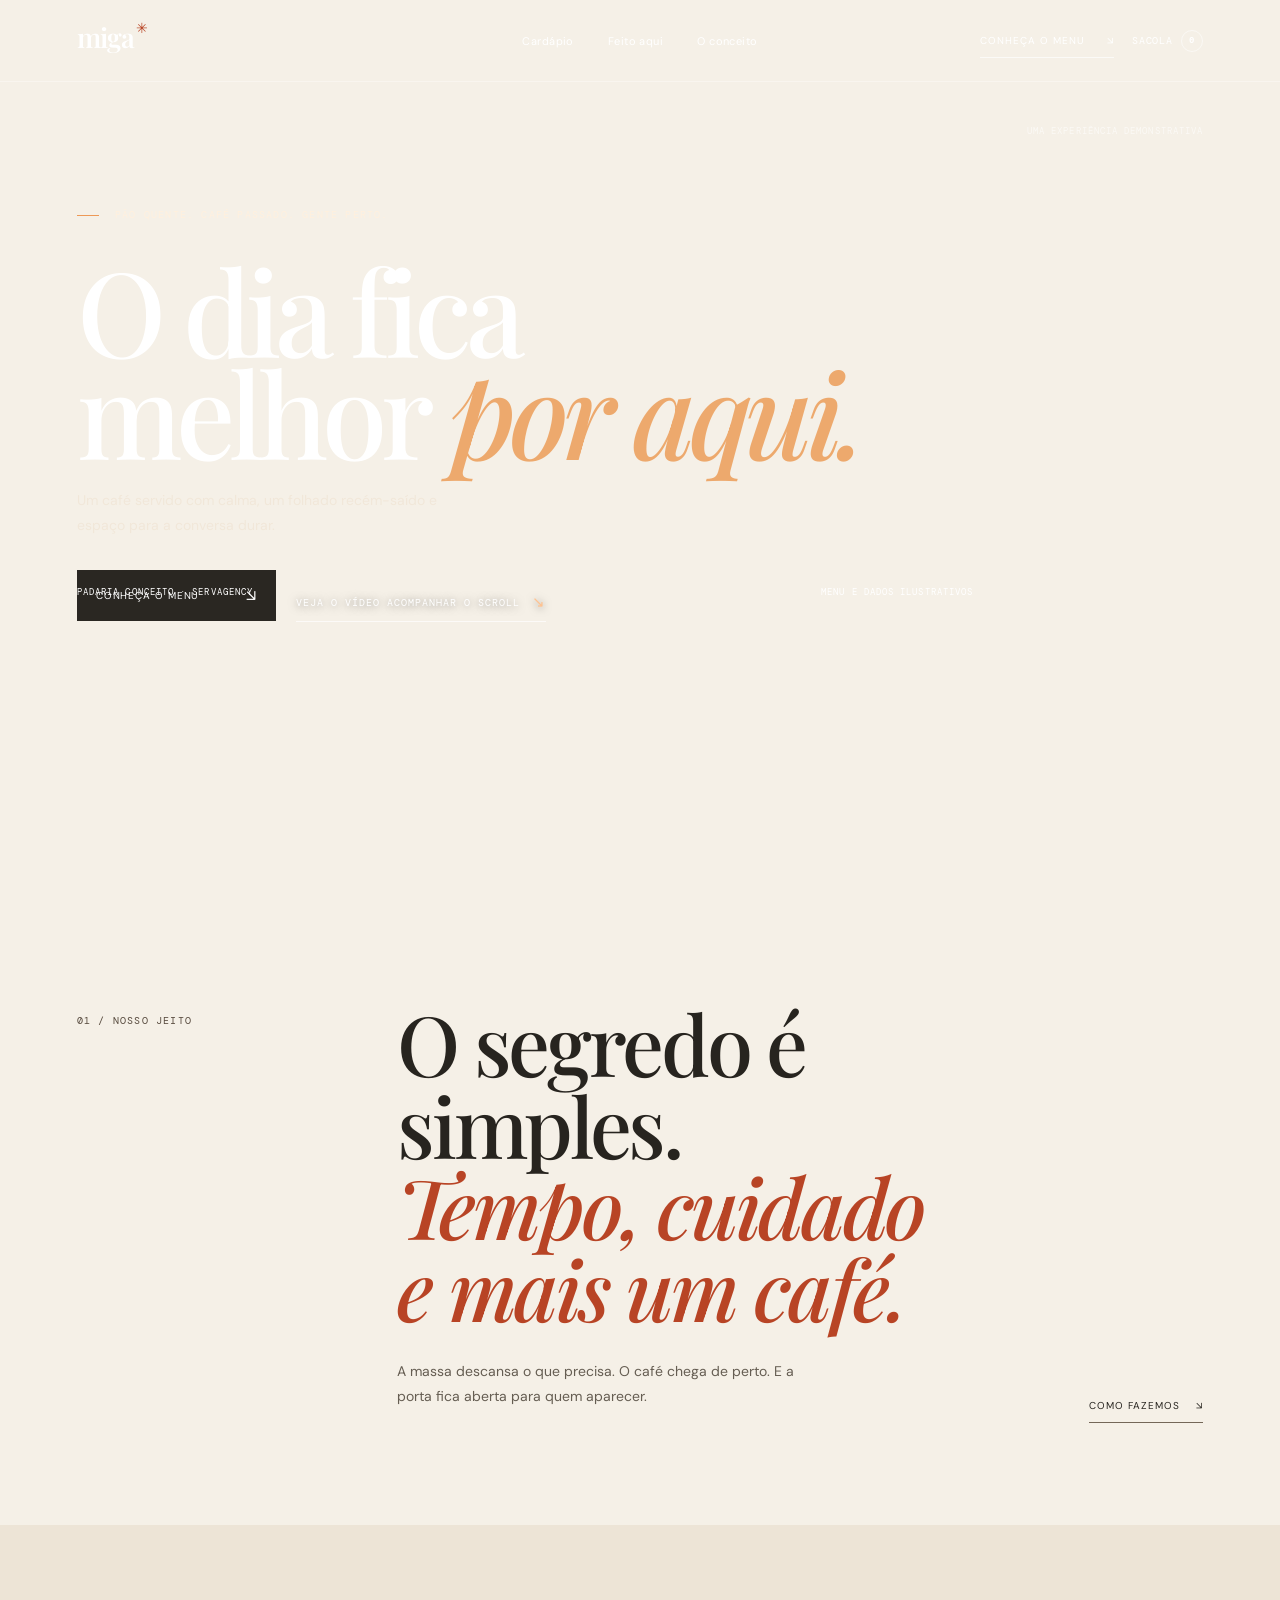
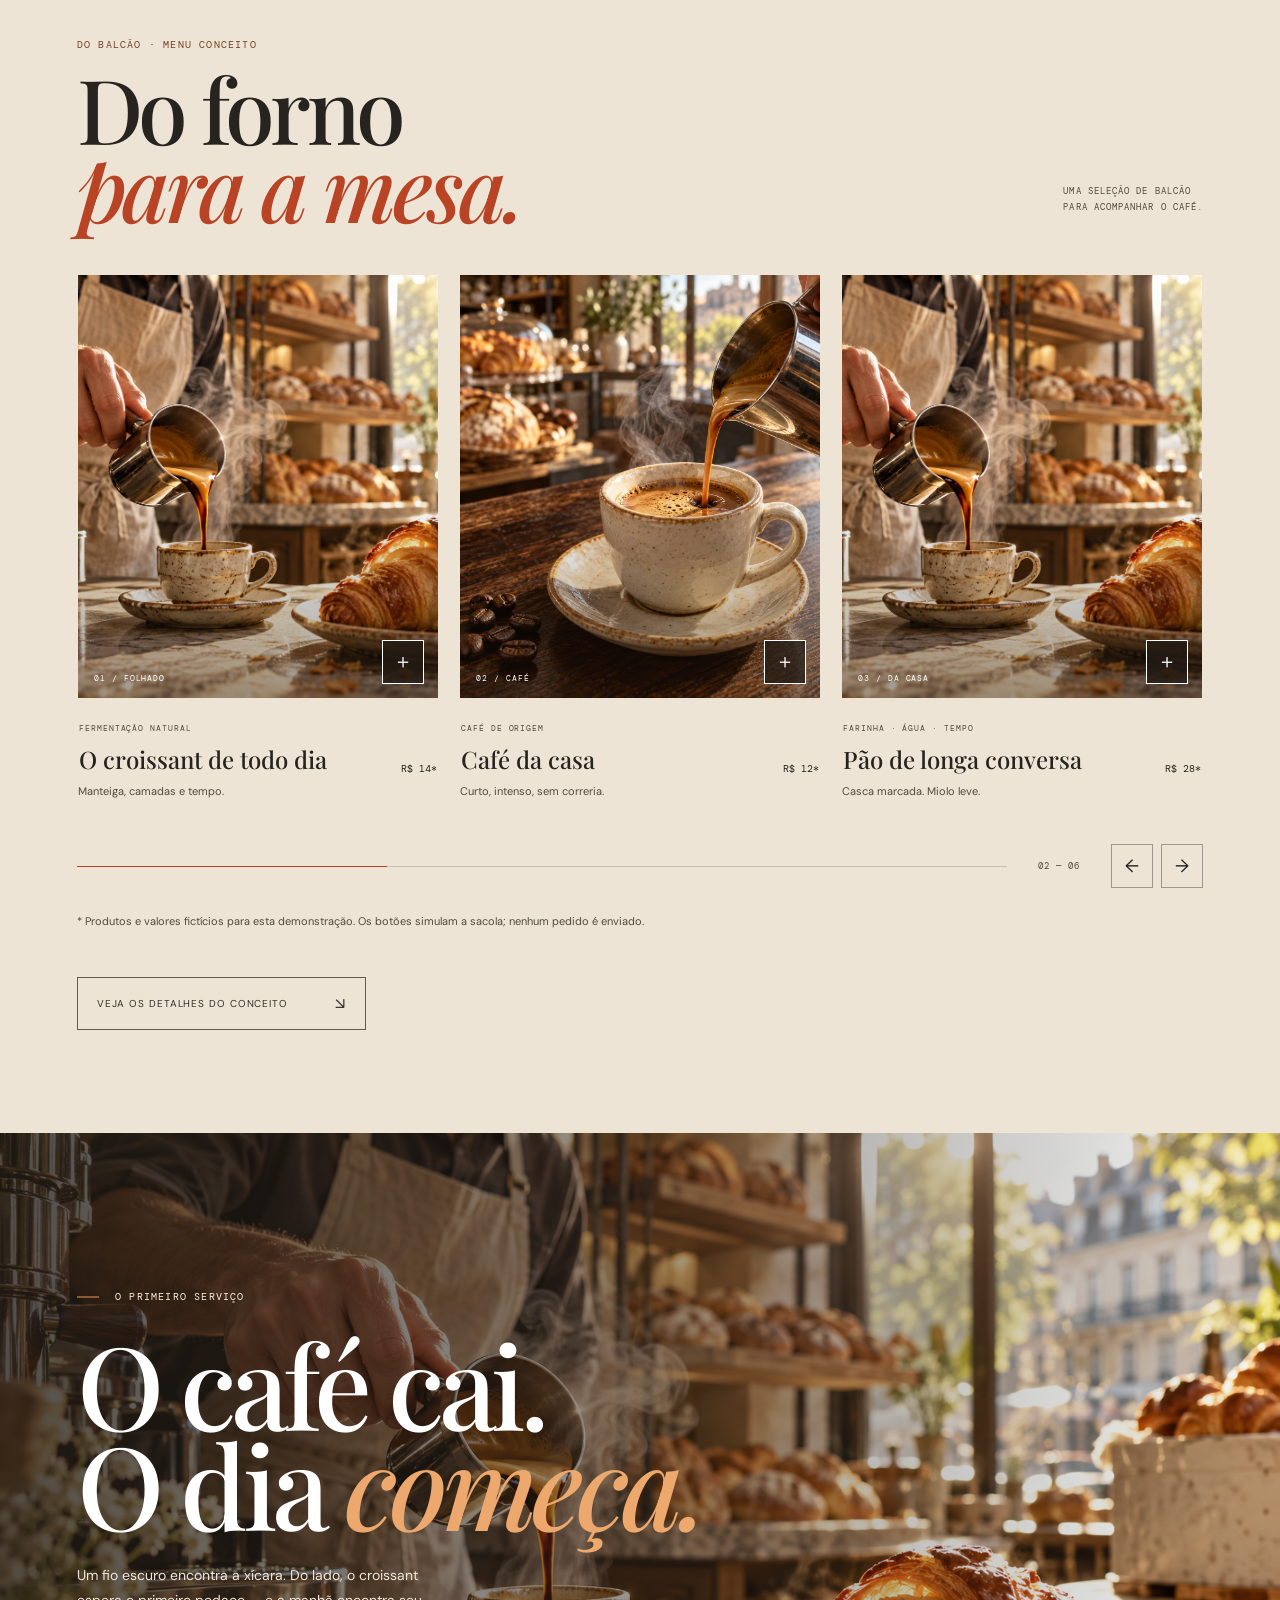
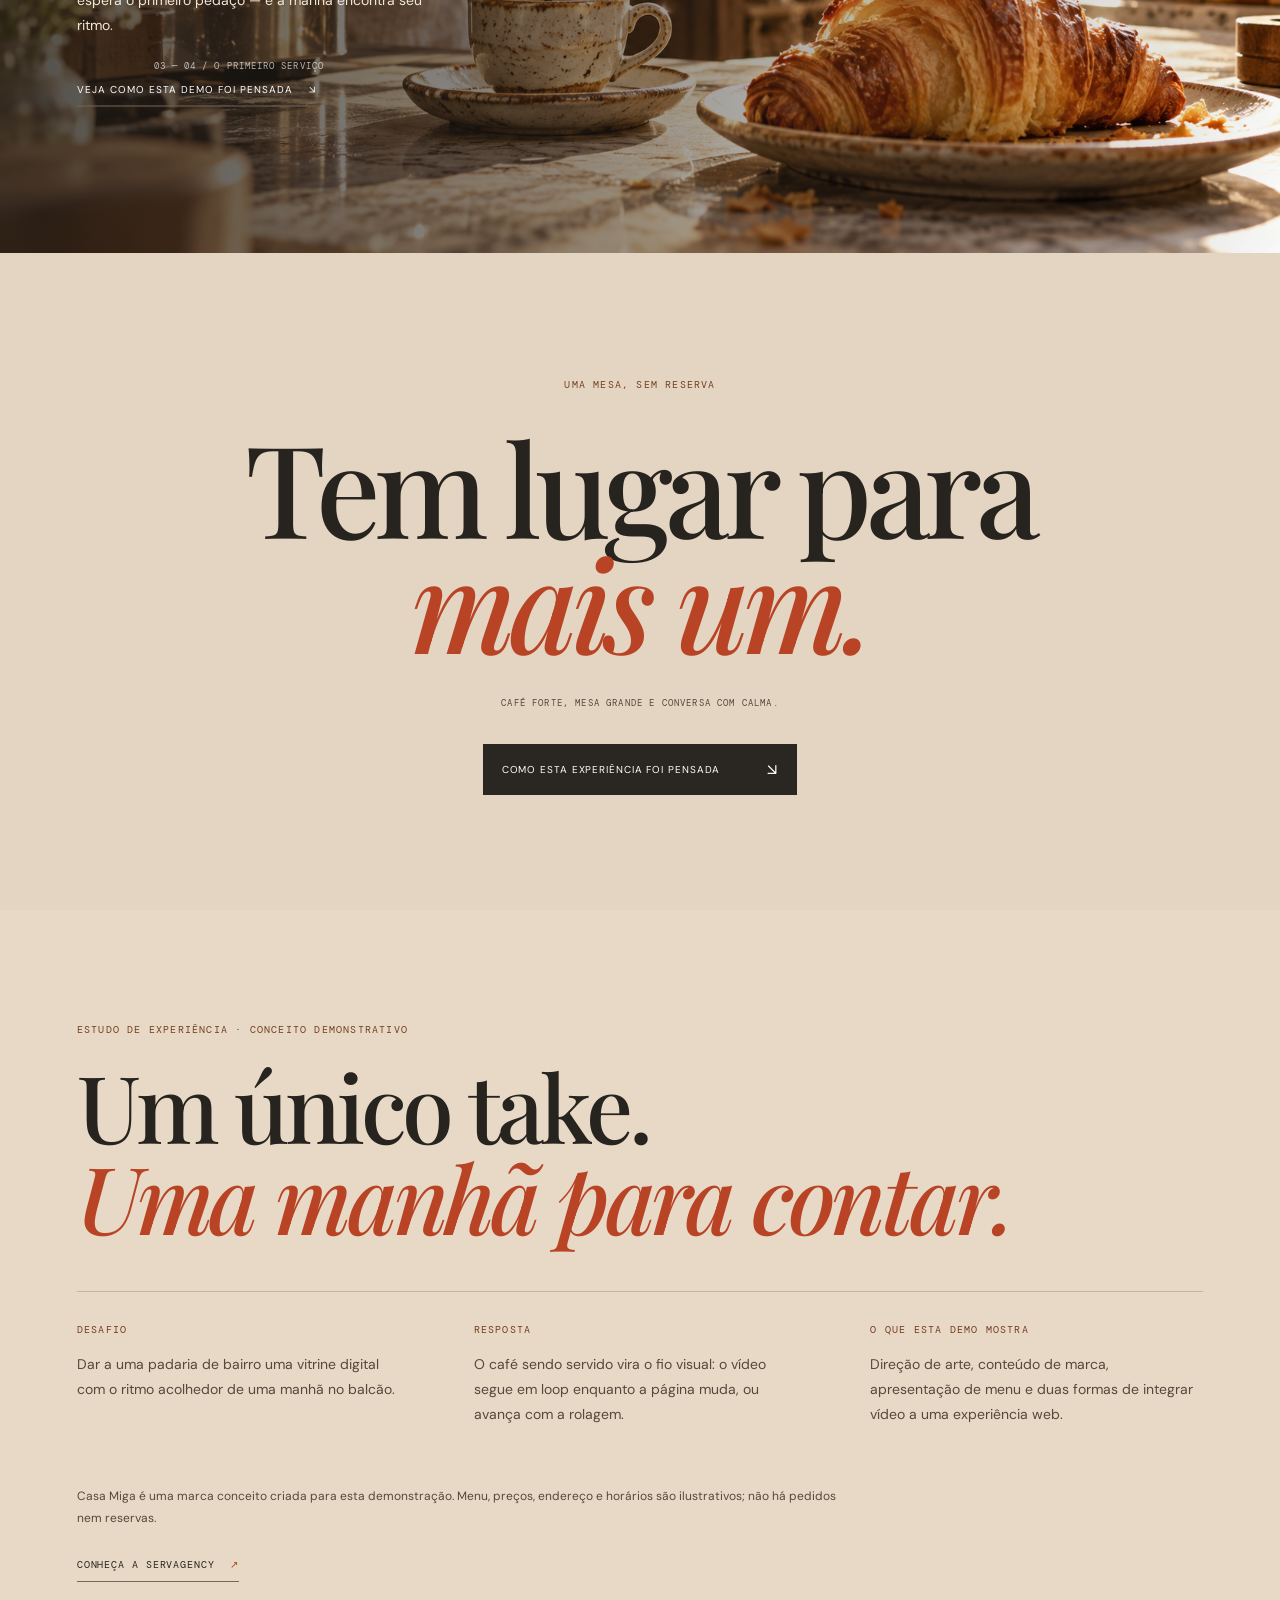
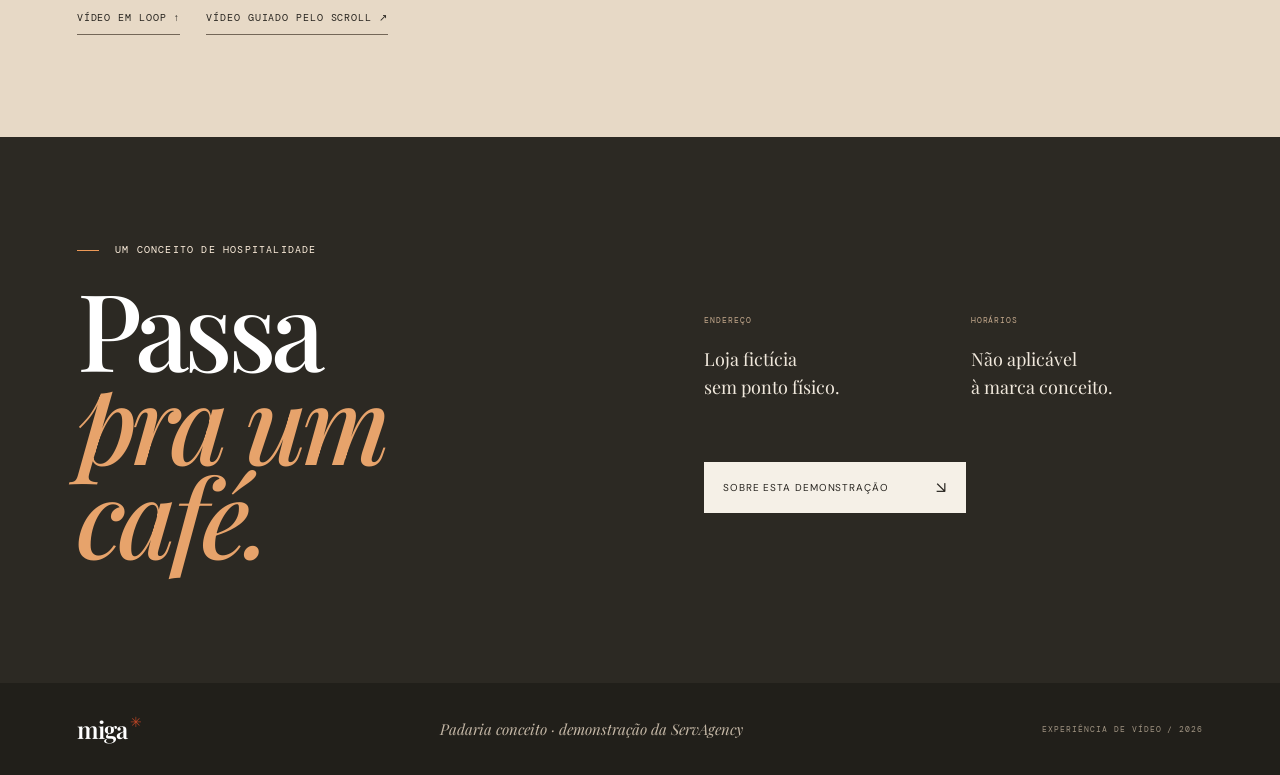
==== commit 458d26fa: "Tighten Casa Miga layout and fix video layering" ====
--- a/index.html
+++ b/index.html
@@ -6,7 +6,7 @@
 <section class="menu fixed-copy" id="cardapio" data-chapter="02"><div class="menu-head" data-reveal><div><p class="eyebrow dark">DO BALCÃO · MENU CONCEITO</p><h2>Do forno<br /><em>para a mesa.</em></h2></div><p class="daily">Uma seleção de balcão<br />para acompanhar o café.</p></div>
 <div class="food-carousel" data-product-carousel aria-label="Menu demonstrativo da Casa Miga"><div class="food-track" data-product-track tabindex="0" aria-label="Produtos demonstrativos; use as setas para navegar">
 <article class="food" data-product-slide data-reveal><div class="food-img"><img src="hero-still.png" alt="Croissant dourado servido com café" fetchpriority="high" decoding="async"/><span>01 / FOLHADO</span><button class="food-add" aria-label="Adicionar Croissant de todo dia à sacola demonstrativa" aria-pressed="false">＋</button></div><div class="food-meta"><div><small>FERMENTAÇÃO NATURAL</small><h3>O croissant de todo dia</h3></div><b>R$ 14*</b></div><p class="food-note">Manteiga, camadas e tempo.</p></article>
-<article class="food" data-product-slide data-reveal><div class="food-img"><img src="coffee-detail.png" alt="Café espresso preparado na xícara" loading="lazy" decoding="async"/><span>02 / CAFÉ</span><button class="food-add" aria-label="Adicionar Café da casa à sacola demonstrativa" aria-pressed="false">＋</button></div><div class="food-meta"><div><small>CAFÉ DE ORIGEM</small><h3>Café da casa</h3></div><b>R$ 12*</b></div><p class="food-note">Curto, intenso, sem correria.</p></article>
+<article class="food" data-product-slide data-reveal><div class="food-img"><img src="media/catalog/espresso-da-casa.webp" alt="Espresso com crema sendo servido em uma xícara de cerâmica" loading="lazy" decoding="async"/><span>02 / CAFÉ</span><button class="food-add" aria-label="Adicionar Café da casa à sacola demonstrativa" aria-pressed="false">＋</button></div><div class="food-meta"><div><small>CAFÉ DE ORIGEM</small><h3>Café da casa</h3></div><b>R$ 12*</b></div><p class="food-note">Curto, intenso, sem correria.</p></article>
 <article class="food" data-product-slide data-reveal><div class="food-img"><img src="bakery-detail.png" alt="Pão artesanal de fermentação natural" loading="lazy" decoding="async"/><span>03 / DA CASA</span><button class="food-add" aria-label="Adicionar Pão de longa conversa à sacola demonstrativa" aria-pressed="false">＋</button></div><div class="food-meta"><div><small>FARINHA · ÁGUA · TEMPO</small><h3>Pão de longa conversa</h3></div><b>R$ 28*</b></div><p class="food-note">Casca marcada. Miolo leve.</p></article>
 <article class="food" data-product-slide data-reveal><div class="food-img"><img src="media/catalog/rolo-de-canela.webp" alt="Rolo de canela com cobertura fina de baunilha" loading="lazy" decoding="async"/><span>04 / FORNADA</span><button class="food-add" aria-label="Adicionar Rolo de canela à sacola demonstrativa" aria-pressed="false">＋</button></div><div class="food-meta"><div><small>CANELA · BAUNILHA</small><h3>Rolo de canela</h3></div><b>R$ 16*</b></div><p class="food-note">Quentinho, com cobertura delicada.</p></article>
 <article class="food" data-product-slide data-reveal><div class="food-img"><img src="media/catalog/pain-au-chocolat.webp" alt="Pain au chocolat folhado com chocolate amargo" loading="lazy" decoding="async"/><span>05 / FOLHADO</span><button class="food-add" aria-label="Adicionar Pain au chocolat à sacola demonstrativa" aria-pressed="false">＋</button></div><div class="food-meta"><div><small>MASSA LAMINADA</small><h3>Pain au chocolat</h3></div><b>R$ 17*</b></div><p class="food-note">Casquinha fina. Centro de chocolate.</p></article>
--- a/styles.css
+++ b/styles.css
@@ -5,6 +5,7 @@
 .video-mode-link{display:inline-flex;align-items:center;gap:12px;margin:15px 0 0 20px;padding:9px 0;border-bottom:1px solid #27241f88;color:#27241f!important;font:10px 'DM Mono',monospace;letter-spacing:.1em;text-transform:uppercase;vertical-align:middle}.video-mode-link span{color:#b06a39;font-size:15px}@media(max-width:500px){.video-mode-link{margin:15px 0 0}}
 .topbar{grid-template-columns:1fr auto 1fr}.header-actions{justify-self:end;display:flex;align-items:center;gap:18px}.menu-toggle{display:none;border:1px solid #ffffff75;background:#211a1466;color:#fff;padding:10px 12px;font:10px 'DM Mono',monospace;letter-spacing:.1em;text-transform:uppercase;min-height:42px}.case-note{padding:clamp(90px,12vw,160px) var(--gutter);background:#e7d9c6;color:var(--ink)}.case-note>h2{font:500 clamp(48px,7.3vw,102px)/.98 'Playfair Display',serif;letter-spacing:-.045em;margin:24px 0 56px}.case-note>h2 em{color:var(--orange)}.case-grid{display:grid;grid-template-columns:repeat(3,1fr);gap:clamp(24px,5vw,70px);border-top:1px solid #27241f30;padding-top:25px}.case-grid small{font:10px 'DM Mono',monospace;letter-spacing:.12em;color:#a45f36}.case-grid p,.case-disclosure{font:14px/1.8 'DM Sans',sans-serif;color:#655d52;max-width:440px}.case-disclosure{max-width:780px;margin:45px 0 22px;font-size:12px}.case-link,.case-modes a{font:10px 'DM Mono',monospace;letter-spacing:.09em;text-transform:uppercase;border-bottom:1px solid #746758;padding:10px 0}.case-link span{color:var(--orange);margin-left:8px}.case-modes{display:flex;gap:26px;margin-top:28px}.menu-toggle:focus-visible,.video-toggle:focus-visible,.case-note a:focus-visible{outline:2px solid #edaa6b;outline-offset:4px}.video-toggle{position:relative;z-index:3;border:1px solid #ffffff85;background:#211a1466;color:#fff;padding:9px 12px;font:9px 'DM Mono',monospace;letter-spacing:.08em;text-transform:uppercase;cursor:pointer}.menu-note{font:11px/1.7 'DM Sans',sans-serif;color:#756957;margin:24px 0 0}.sticky-backdrop.still-frame{background-image:url('hero-still.png');background-position:center;background-size:cover}
 @media(max-width:800px){.topbar{grid-template-columns:1fr auto}.header-actions{grid-column:2;grid-row:1}.header-actions .order{display:none}.menu-toggle{display:inline-flex;align-items:center}.topbar nav{display:none;position:absolute;top:68px;left:0;right:0;padding:24px var(--gutter);background:#2c2923f5;border-bottom:1px solid #ffffff35;flex-direction:column;gap:0}.topbar nav[data-open="true"]{display:flex}.topbar nav a{padding:16px 0;border-bottom:1px solid #ffffff25}.case-grid{grid-template-columns:1fr;gap:12px}.case-grid p{margin:8px 0 18px}.case-note>h2{margin-bottom:38px}.hero-bottom{align-items:center;gap:10px}.video-toggle{font-size:8px;padding:8px}}
+@media(max-width:800px){.topbar>.brand{grid-column:1;grid-row:1}.header-actions{grid-column:2;grid-row:1;gap:12px}.header-actions .miga-cart-toggle{margin-right:0}.menu-toggle{padding:8px 10px;min-height:40px}.hero-inner{padding-top:174px}.hero h1{font-size:clamp(54px,10.5vw,78px);max-width:620px}.hero-intro{max-width:340px}}
 @media(max-width:500px){.case-modes{gap:17px;flex-wrap:wrap}.case-modes a,.case-link{font-size:9px}.hero-bottom>span:nth-child(2){display:none}.hero-bottom{top:auto;bottom:18px}.case-note{padding-top:90px;padding-bottom:90px}}
 .thematic-entry{position:fixed;z-index:50;inset:0;display:grid;place-items:center;isolation:isolate;overflow:hidden;pointer-events:none;color:#35291f}.thematic-entry-bakery .entry-panel{position:absolute;z-index:-1;left:0;width:100%;height:51%;background:#f5f0e7;transition:transform 1.08s cubic-bezier(.78,0,.2,1)}.thematic-entry-bakery .entry-panel-a{top:0;border-bottom:1px solid #c66c3b55}.thematic-entry-bakery .entry-panel-b{bottom:0;border-top:1px solid #c66c3b55}.thematic-entry-bakery .entry-mark{font:42px 'Playfair Display',serif;color:#c66c3b;transform:translateY(-18px);transition:opacity .36s,transform .58s cubic-bezier(.22,.7,.2,1)}.thematic-entry-bakery .entry-phrase{position:absolute;top:calc(50% + 34px);font:9px 'DM Mono',monospace;letter-spacing:.18em;text-transform:uppercase;color:#76634f;opacity:0;transform:translateY(10px);animation:entry-caption .5s .22s forwards}.thematic-entry-bakery[data-state="opening"] .entry-panel-a{transform:translateY(-102%)}.thematic-entry-bakery[data-state="opening"] .entry-panel-b{transform:translateY(102%)}.thematic-entry-bakery[data-state="opening"] .entry-mark{opacity:0;transform:translateY(-38px)}.thematic-entry-bakery[data-state="opening"] .entry-phrase{opacity:0;transform:translateY(-10px);transition:opacity .22s,transform .3s}
 @keyframes entry-caption{to{opacity:.9;transform:translateY(0)}}
@@ -15,3 +16,162 @@
 @media(max-width:560px){.food-track .food{flex-basis:84%;scroll-snap-align:center}.food-track{scroll-padding-inline:8%}.catalog-controls{grid-template-columns:1fr auto;gap:14px}.catalog-progress{grid-column:1/-1;grid-row:1}.catalog-counter{justify-self:start;text-align:left}.catalog-arrows button{width:46px;height:46px}.food-img{aspect-ratio:4/4.85}.demo-cart{right:12px;top:78px}.thematic-entry-bakery .entry-mark{font-size:36px}.thematic-entry-bakery .entry-phrase{font-size:8px;letter-spacing:.12em}}
 @media(prefers-reduced-motion:reduce){.motion-enhanced [data-reveal],.motion-enhanced [data-reveal].is-visible{opacity:1;transform:none;transition:none}.entry-panel,.entry-mark,.entry-phrase,.food-img img,.food-meta,.catalog-progress i,.catalog-arrows button,.food-add{transition:none;animation:none}.food:hover .food-img img,.food:focus-within .food-img img{transform:none}}
 .thematic-entry.is-gone{visibility:hidden}
+
+/* Editorial rhythm: tighter section handoffs while preserving the cinematic hero. */
+.manifesto{padding-block:clamp(88px,8vw,124px)}
+.menu{padding-block:clamp(86px,8vw,112px) clamp(92px,8vw,118px)}
+.menu-head{margin-bottom:clamp(32px,4vw,46px)}
+.story{height:80svh;min-height:600px;max-height:820px}
+.postcard{padding-block:clamp(100px,9vw,128px)}
+.case-note{padding-block:clamp(76px,8vw,122px)}
+.case-note>h2{margin-bottom:clamp(34px,4vw,48px)}
+.visit{padding-block:clamp(82px,7.5vw,104px)}
+.fixed-copy,.postcard,.case-note{position:relative;z-index:1}
+@media(max-width:800px){
+  .manifesto{padding-block:76px}
+  .menu{padding-block:76px 84px}
+  .menu-head{margin-bottom:30px}
+  .story{height:76svh;min-height:560px}
+  .postcard{padding-block:96px}
+  .case-note{padding-block:72px}
+  .visit{padding-block:72px}
+}
+@media(max-width:560px){
+  .manifesto{padding-block:62px}
+  .menu{padding-block:62px 70px}
+  .menu-head{margin-bottom:24px}
+  .story{height:72svh;min-height:520px}
+  .postcard{padding-block:78px}
+  .case-note{padding-block:62px}
+  .case-note>h2{margin-bottom:24px}
+  .visit{padding-block:60px}
+}
+
+/* Casa Miga responsive polish: warm tomato accent, clear type, and reliable mobile rhythm. */
+:root{--accent:#b84425;--accent-hover:#96371e;--orange:var(--accent);--gutter:clamp(20px,6vw,96px)}
+.brand span,.manifesto h2 em,.menu h2 em,.postcard blockquote em,.case-note>h2 em,.case-link span{color:var(--accent)}
+.food:hover .food-meta h3,.food:focus-within .food-meta h3{color:var(--accent-hover)}
+.eyebrow.dark{color:#74401f}
+.section-no,.daily,.food-meta small,.food-note,.menu-note,.catalog-counter,.case-grid p,.case-disclosure,.postcard>span{color:#55483c}
+.case-grid small{color:#743c20}
+.food-add:hover,.food-add:focus-visible{background:var(--accent)}
+.catalog-progress i{background:var(--accent)}
+.catalog-arrows button:focus-visible,.food-track:focus-visible,.food-add:focus-visible{outline-color:var(--accent)}
+.food-track{scroll-padding-inline:0;scrollbar-gutter:stable both-edges}
+.food-track .food{scroll-snap-align:center}
+.video-mode-link{color:#fff!important;border-color:#ffffffb5;text-shadow:0 1px 8px #0008}
+.video-mode-link span{color:#ffc18f}
+.hero-bottom{top:auto;bottom:24px;align-items:center;gap:12px}
+.hero-bottom>span{color:#fff}
+.video-toggle{background:#211a14d9}
+.topbar nav a,.topbar .brand,.header-actions button{min-height:44px}
+.topbar nav a{display:inline-flex;align-items:center}
+.button,.catalog-arrows button,.food-add,.video-toggle,.menu-toggle,.miga-cart-toggle,.cart-close{min-height:44px}
+.button{transition:transform .22s ease,background-color .22s ease,color .22s ease}
+.button:hover{transform:translateY(-2px)}
+.button-dark:hover{background:var(--accent)}
+.button-light:hover{background:#fff;color:var(--accent-hover)}
+.case-modes a:hover,.case-link:hover,.text-link:hover,.light-link:hover{color:var(--accent);border-color:var(--accent)}
+.food-img img{display:block}
+@media(max-width:800px){
+  :root{--gutter:clamp(20px,5.5vw,36px)}
+  .topbar{height:68px;padding-inline:var(--gutter)}
+  .header-actions{gap:6px}
+  .header-actions .miga-cart-toggle{margin-right:4px}
+  .hero{height:100svh;min-height:620px}
+  .hero-inner{padding:clamp(145px,22svh,190px) var(--gutter) 125px}
+  .hero h1{max-width:12ch;font-size:clamp(56px,10vw,82px);line-height:.91}
+  .hero-intro{font-size:15px;line-height:1.7}
+  .video-mode-link{margin:14px 0 0;max-width:100%;font-size:9px}
+  .manifesto{padding-block:clamp(78px,12vw,110px);gap:20px}
+  .manifesto h2{font-size:clamp(44px,8vw,66px)}
+  .menu{padding:clamp(74px,10vw,96px) var(--gutter) 88px}
+  .menu-head{margin-bottom:32px}
+  .food-track{gap:16px;padding:4px 0 14px;scroll-padding-inline:0}
+  .food-track .food{flex-basis:calc((100% - 16px)/2);scroll-snap-align:start}
+  .food-img{aspect-ratio:4/4.8}
+  .food-meta{gap:8px;align-items:start}
+  .food-meta small{font-size:9px;letter-spacing:.08em}
+  .food-meta h3{font-size:clamp(18px,2.6vw,22px);line-height:1.12}
+  .food-meta>b{white-space:nowrap;padding-top:3px}
+  .food-note{font-size:12px}
+  .story{height:78svh;min-height:570px}
+  .story-copy{right:var(--gutter);max-width:600px}
+  .story h2{font-size:clamp(58px,9vw,84px)}
+  .postcard{padding-block:clamp(94px,12vw,130px)}
+  .postcard blockquote{font-size:clamp(58px,10vw,88px)}
+  .visit{padding-block:78px}
+  .case-grid{grid-template-columns:1fr 1fr;gap:14px 24px}
+  .case-grid p{font-size:14px}
+  .demo-cart{max-height:calc(100svh - 96px);overflow-y:auto}
+}
+@media(max-width:560px){
+  .topbar>.brand{font-size:25px}
+  .header-actions .miga-cart-toggle{font-size:0;gap:0;padding:10px}
+  .header-actions .miga-cart-toggle b{font-size:10px}
+  .menu-toggle{font-size:9px}
+  .hero{min-height:640px}
+  .hero-inner{padding-top:clamp(142px,20svh,168px);padding-bottom:145px}
+  .hero .eyebrow{max-width:32ch;font-size:9px;line-height:1.7}
+  .hero h1{font-size:clamp(52px,13.6vw,68px);margin:27px 0 18px}
+  .hero-intro{max-width:30ch;font-size:14px;margin-bottom:20px}
+  .hero-inner>.button{gap:28px}
+  .video-mode-link{display:flex;width:max-content;max-width:100%;font-size:8px;letter-spacing:.06em}
+  .visual-tag{top:88px;left:var(--gutter);right:var(--gutter);text-align:right;font-size:8px}
+  .hero-bottom{left:var(--gutter);right:var(--gutter);bottom:15px;display:grid;grid-template-columns:1fr auto;gap:8px}
+  .hero-bottom>span:first-child{font-size:8px;line-height:1.5}
+  .hero-bottom>span:nth-child(2){display:none}
+  .video-toggle{grid-column:1/-1;justify-self:start;font-size:8px;padding:7px 10px}
+  .manifesto{grid-template-columns:1fr;padding-block:76px}
+  .manifesto h2{font-size:clamp(42px,11.5vw,56px)}
+  .manifesto div:nth-child(2)>p{font-size:15px;line-height:1.75}
+  .menu-head{display:block}
+  .menu h2{font-size:clamp(52px,13vw,68px)}
+  .daily{font-size:10px;margin-top:15px}
+  .food-track{gap:12px;padding-bottom:14px;scroll-padding-inline:7%}
+  .food-track .food{flex-basis:86%;scroll-snap-align:center}
+  .food-img{aspect-ratio:4/4.7}
+  .food-meta{padding-top:14px}
+  .food-meta h3{font-size:23px}
+  .food-meta small{font-size:9px}
+  .food-note{font-size:12px;margin-top:6px}
+  .catalog-controls{grid-template-columns:1fr auto;gap:12px;margin-top:18px}
+  .catalog-progress{grid-column:1/-1}
+  .catalog-counter{justify-self:start}
+  .catalog-arrows button{width:44px;height:44px}
+  .menu-note{font-size:12px}
+  .button-outline-dark{margin-top:30px}
+  .story{height:76svh;min-height:560px}
+  .story-copy{top:47%;}
+  .story h2{font-size:clamp(56px,14vw,68px);line-height:.94}
+  .story-copy>p:not(.eyebrow){font-size:14px}
+  .story-count{bottom:22px}
+  .case-note{padding-block:76px}
+  .case-note>h2{font-size:clamp(43px,11.5vw,58px);margin-bottom:30px}
+  .case-grid{grid-template-columns:1fr;gap:8px}
+  .case-grid p{max-width:42ch;margin:8px 0 12px}
+  .case-disclosure{font-size:13px}
+  .case-modes{gap:12px 18px}
+  .case-modes a,.case-link{font-size:9px}
+  .postcard{padding-inline:18px}
+  .postcard blockquote{font-size:clamp(56px,14vw,68px)}
+  .postcard>span{max-width:34ch;margin-inline:auto;line-height:1.8}
+  .visit{padding-block:70px;gap:12px}
+  .visit h2{font-size:clamp(58px,15vw,74px)}
+  .visit-info{gap:16px}
+  .visit-info p{font-size:16px}
+  footer{padding-block:22px;gap:8px 18px}
+  footer .brand{font-size:22px}
+  footer>span:last-child{font-size:7px}
+}
+@media(max-width:360px){
+  .header-actions{gap:0}
+  .header-actions .miga-cart-toggle{padding-inline:7px}
+  .menu-toggle{padding-inline:8px}
+  .hero h1{font-size:50px}
+  .food-track .food{flex-basis:91%}
+  .food-meta h3{font-size:21px}
+  .catalog-controls{gap:9px}
+  .story h2{font-size:53px}
+}
+@media(prefers-reduced-motion:reduce){.button:hover{transform:none}}
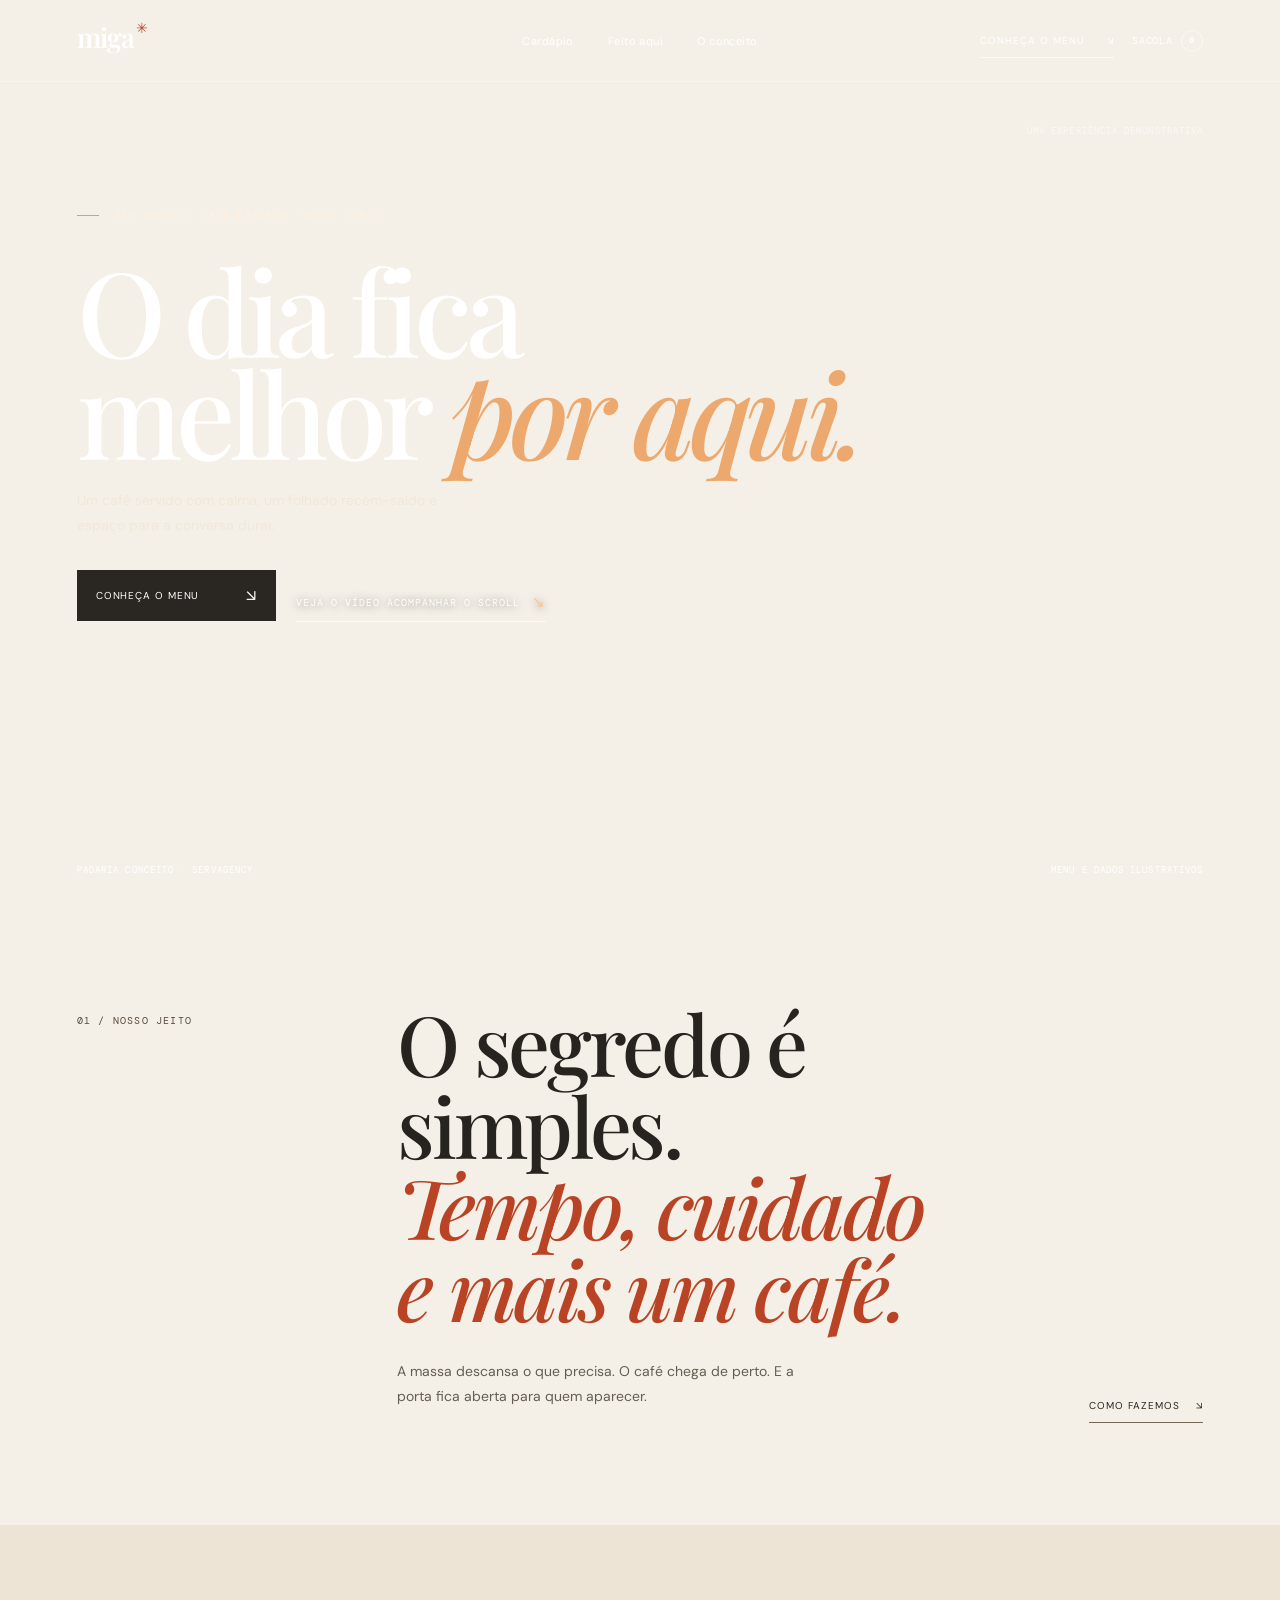
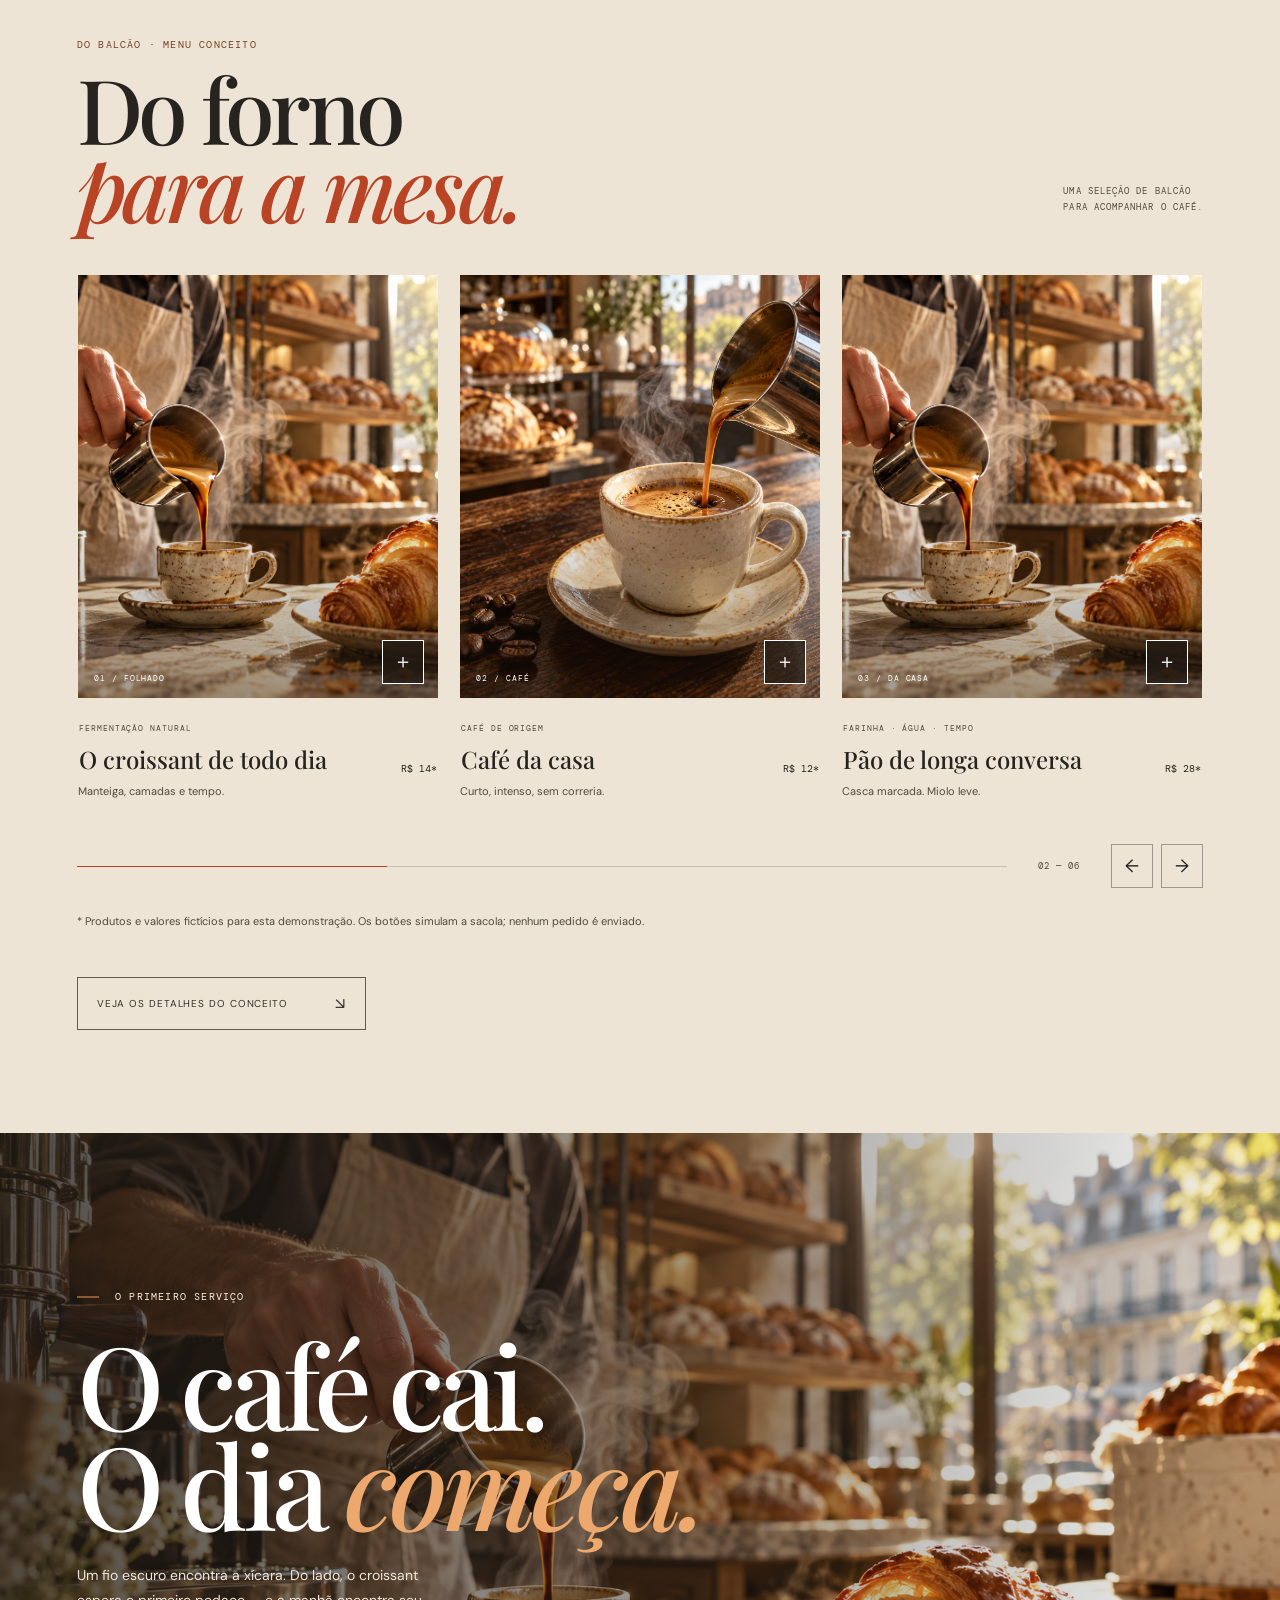
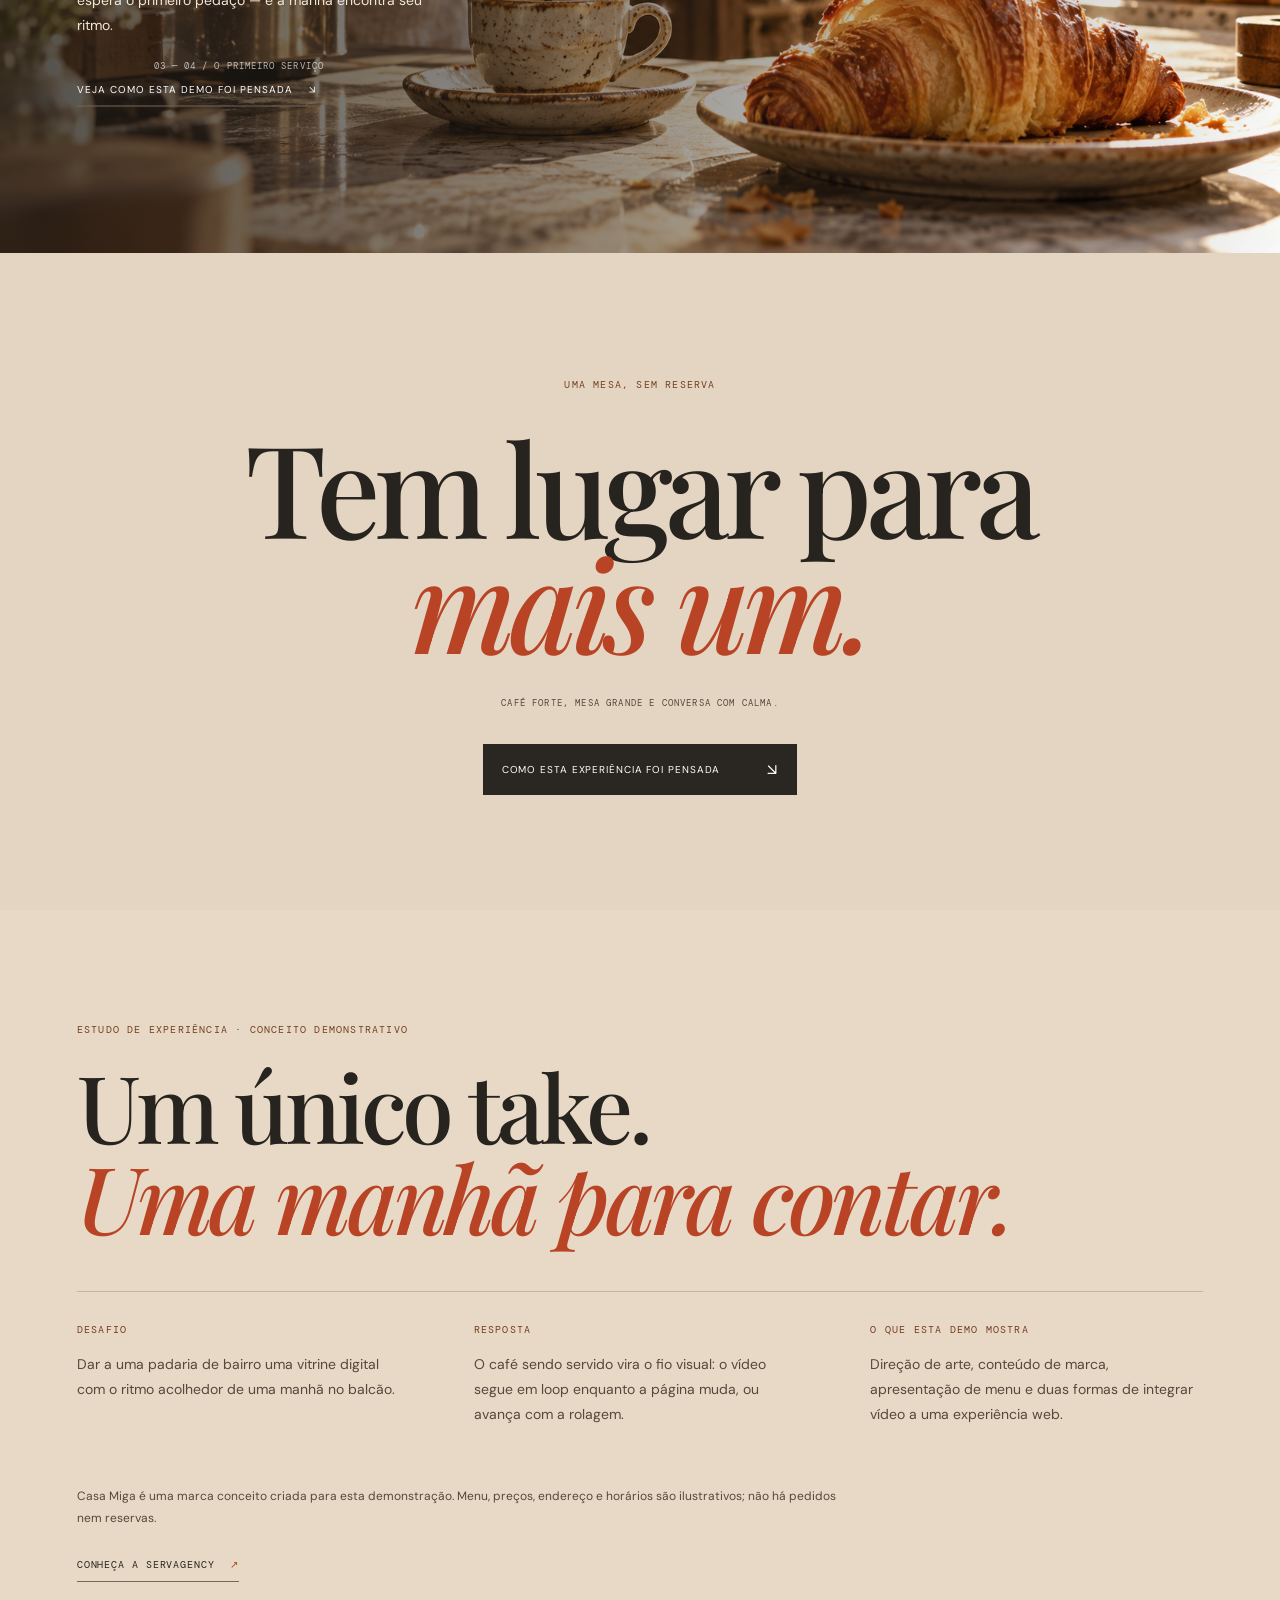
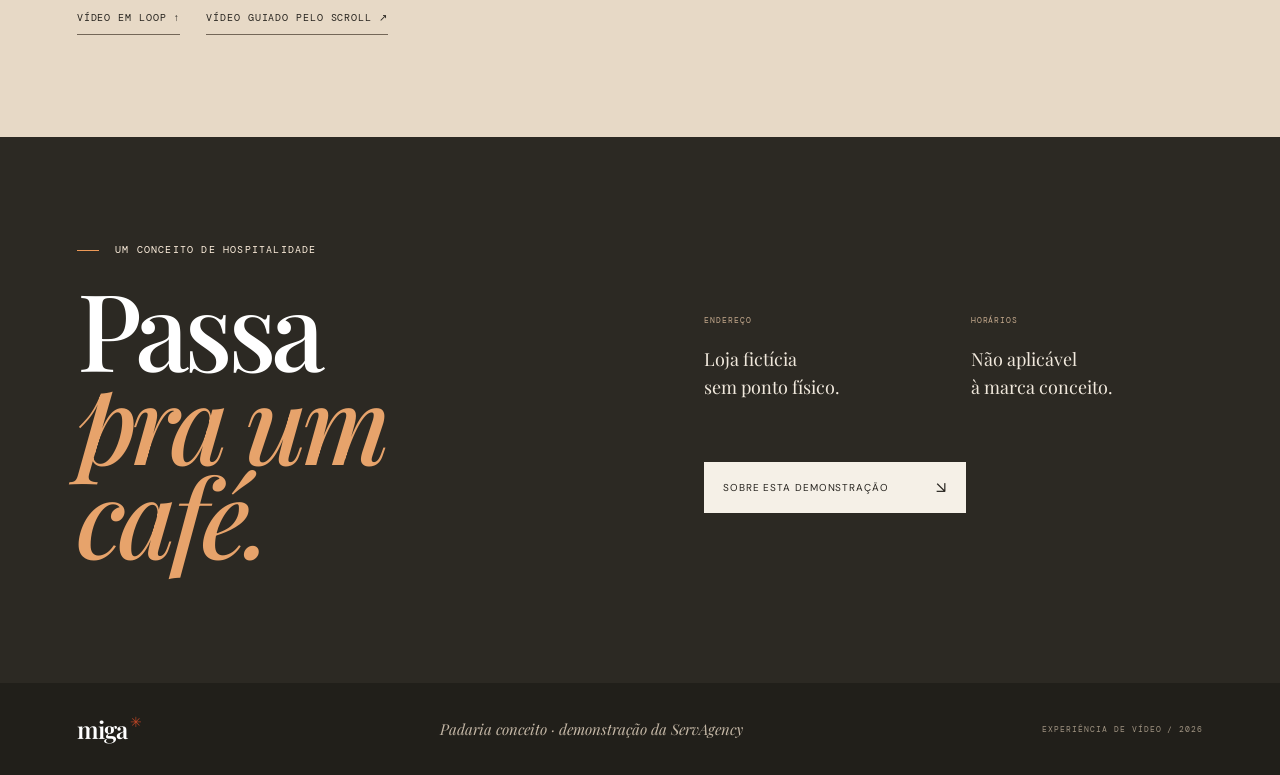
==== commit 4922654b: "Fix hero metadata alignment" ====
--- a/index.html
+++ b/index.html
@@ -1,7 +1,7 @@
 <!doctype html>
 <html lang="pt-BR"><head><meta charset="utf-8"/><meta name="viewport" content="width=device-width, initial-scale=1"/><meta name="theme-color" content="#f5f0e7"/><meta name="description" content="Casa Miga — um conceito de padaria em duas experiências de vídeo da ServAgency."/><title>Casa Miga — um conceito de experiência</title><link rel="preconnect" href="https://fonts.googleapis.com"/><link rel="preconnect" href="https://fonts.gstatic.com" crossorigin/><link rel="stylesheet" href="https://fonts.googleapis.com/css2?family=DM+Mono:wght@400;500&family=DM+Sans:wght@400;500;600&family=Playfair+Display:ital,wght@0,500;1,500&display=swap"/><link rel="stylesheet" href="styles.css"/></head>
 <body><header class="topbar"><a class="brand" href="#top">miga<span>✳</span></a><nav id="primary-nav" aria-label="Navegação principal"><a href="#cardapio">Cardápio</a><a href="#feito">Feito aqui</a><a href="#case">O conceito</a></nav><div class="header-actions"><a class="order" href="#cardapio">Conheça o menu <span>↘</span></a><button class="miga-cart-toggle" type="button" aria-controls="miga-cart" aria-expanded="false">Sacola <b aria-live="polite">0</b></button><button class="menu-toggle" aria-expanded="false" aria-controls="primary-nav" aria-label="Abrir navegação">Menu</button></div></header>
-<main id="top"><section class="hero fixed-mode"><div class="hero-media" aria-hidden="true"><div class="media-scene scene-one"></div><div class="media-shade"></div><div class="media-grain"></div></div><div class="hero-inner"><p class="eyebrow"><i></i> PÃO QUENTE. CAFÉ PASSADO. GENTE PERTO.</p><h1>O dia fica<br />melhor <em>por aqui.</em></h1><p class="hero-intro">Um café servido com calma, um folhado recém-saído e espaço para a conversa durar.</p><a class="button button-dark" href="#cardapio">Conheça o menu <span>↘</span></a><a class="video-mode-link" href="scroll.html">Veja o vídeo acompanhar o scroll <span>↘</span></a><div class="hero-bottom"><span>PADARIA CONCEITO · SERVAGENCY</span><span>MENU E DADOS ILUSTRATIVOS</span><button class="video-toggle" type="button" aria-pressed="false">Pausar vídeo</button></div></div><span class="visual-tag">UMA EXPERIÊNCIA DEMONSTRATIVA</span></section>
+<main id="top"><section class="hero fixed-mode"><div class="hero-media" aria-hidden="true"><div class="media-scene scene-one"></div><div class="media-shade"></div><div class="media-grain"></div></div><div class="hero-inner"><p class="eyebrow"><i></i> PÃO QUENTE. CAFÉ PASSADO. GENTE PERTO.</p><h1>O dia fica<br />melhor <em>por aqui.</em></h1><p class="hero-intro">Um café servido com calma, um folhado recém-saído e espaço para a conversa durar.</p><a class="button button-dark" href="#cardapio">Conheça o menu <span>↘</span></a><a class="video-mode-link" href="scroll.html">Veja o vídeo acompanhar o scroll <span>↘</span></a></div><div class="hero-bottom"><span>PADARIA CONCEITO · SERVAGENCY</span><span>MENU E DADOS ILUSTRATIVOS</span><button class="video-toggle" type="button" aria-pressed="false">Pausar vídeo</button></div><span class="visual-tag">UMA EXPERIÊNCIA DEMONSTRATIVA</span></section>
 <section class="manifesto fixed-copy" data-chapter="01"><span class="section-no">01 / NOSSO JEITO</span><div><h2>O segredo é simples.<br /><em>Tempo, cuidado<br />e mais um café.</em></h2><p>A massa descansa o que precisa. O café chega de perto. E a porta fica aberta para quem aparecer.</p></div><a class="text-link" href="#feito">Como fazemos <span>↘</span></a></section>
 <section class="menu fixed-copy" id="cardapio" data-chapter="02"><div class="menu-head" data-reveal><div><p class="eyebrow dark">DO BALCÃO · MENU CONCEITO</p><h2>Do forno<br /><em>para a mesa.</em></h2></div><p class="daily">Uma seleção de balcão<br />para acompanhar o café.</p></div>
 <div class="food-carousel" data-product-carousel aria-label="Menu demonstrativo da Casa Miga"><div class="food-track" data-product-track tabindex="0" aria-label="Produtos demonstrativos; use as setas para navegar">
--- a/styles.css
+++ b/styles.css
@@ -27,6 +27,7 @@
 .case-note>h2{margin-bottom:clamp(34px,4vw,48px)}
 .visit{padding-block:clamp(82px,7.5vw,104px)}
 .fixed-copy,.postcard,.case-note{position:relative;z-index:1}
+.hero-bottom{position:absolute;left:var(--gutter);right:var(--gutter);top:auto;bottom:24px}
 @media(max-width:800px){
   .manifesto{padding-block:76px}
   .menu{padding-block:76px 84px}
@@ -118,7 +119,7 @@
   .hero-inner>.button{gap:28px}
   .video-mode-link{display:flex;width:max-content;max-width:100%;font-size:8px;letter-spacing:.06em}
   .visual-tag{top:88px;left:var(--gutter);right:var(--gutter);text-align:right;font-size:8px}
-  .hero-bottom{left:var(--gutter);right:var(--gutter);bottom:15px;display:grid;grid-template-columns:1fr auto;gap:8px}
+  .hero-bottom{left:var(--gutter);right:var(--gutter);bottom:15px;top:auto;display:grid;grid-template-columns:1fr auto;gap:8px}
   .hero-bottom>span:first-child{font-size:8px;line-height:1.5}
   .hero-bottom>span:nth-child(2){display:none}
   .video-toggle{grid-column:1/-1;justify-self:start;font-size:8px;padding:7px 10px}
